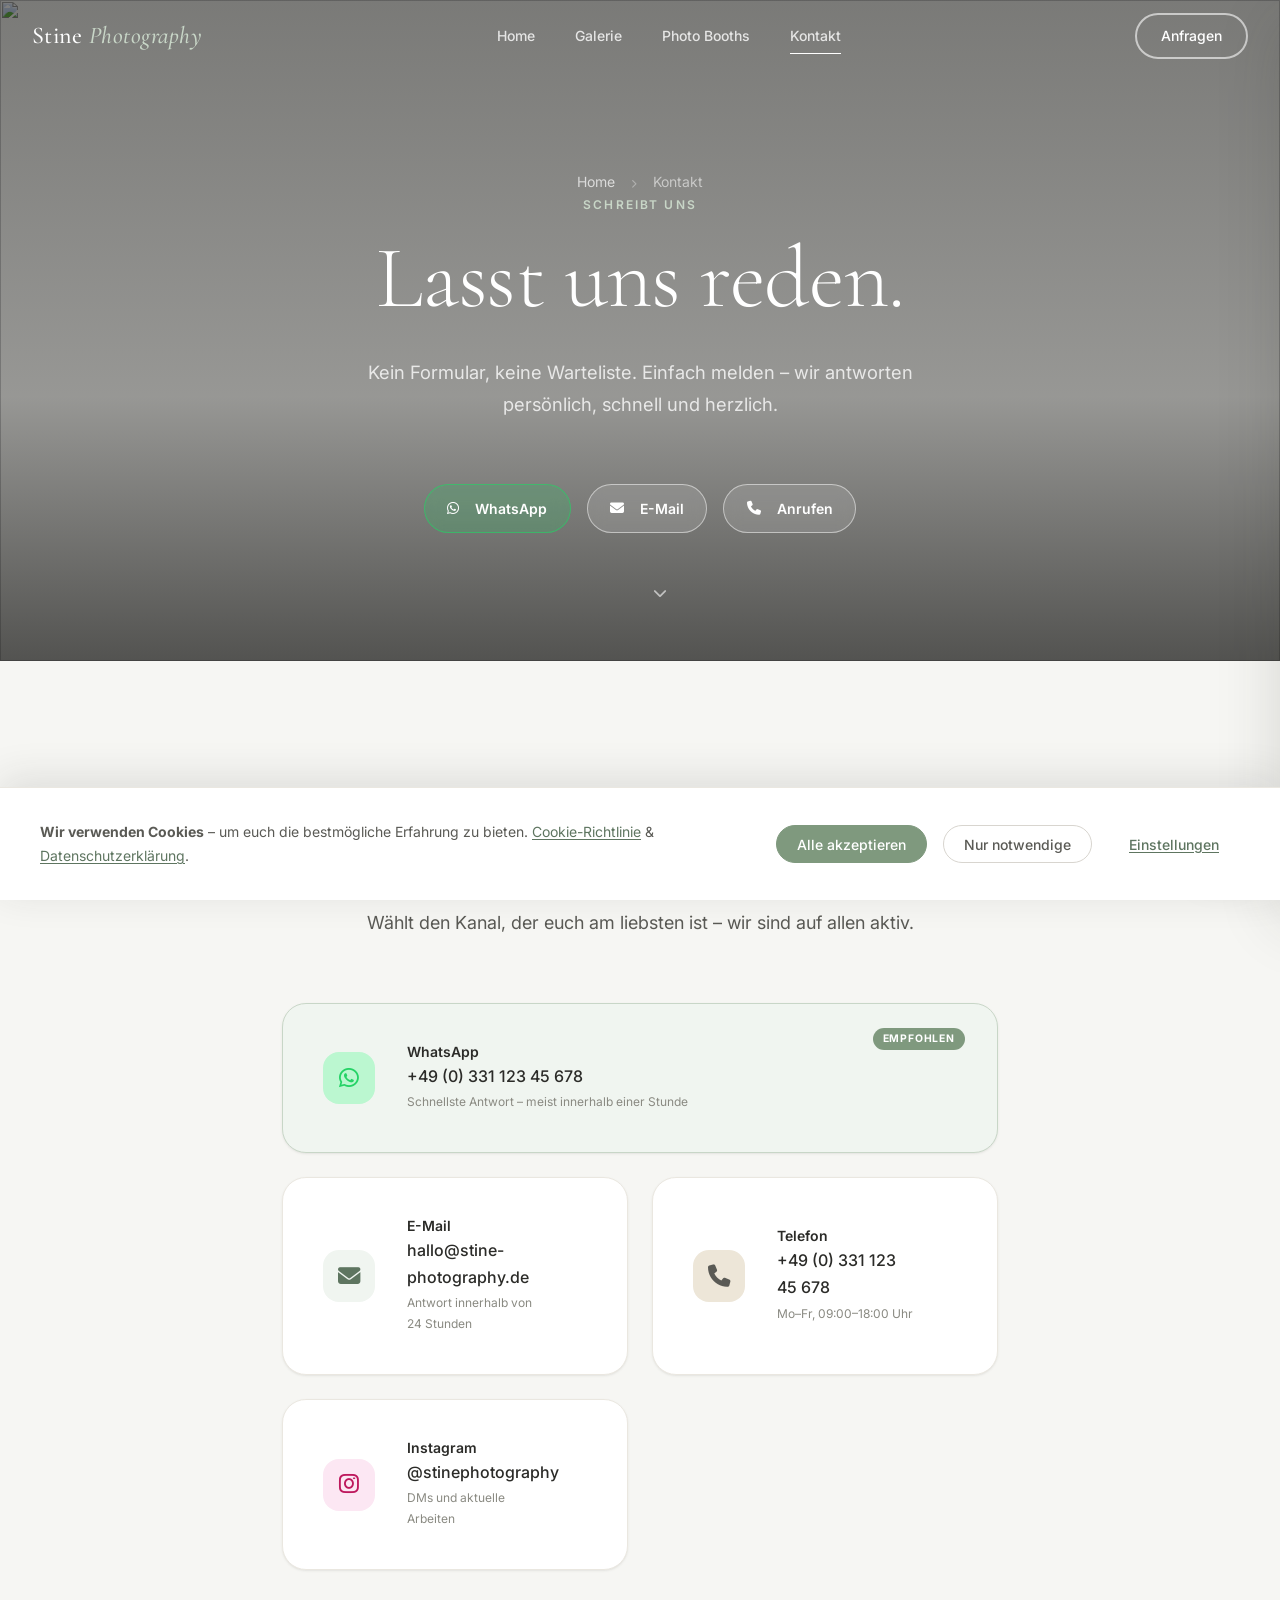
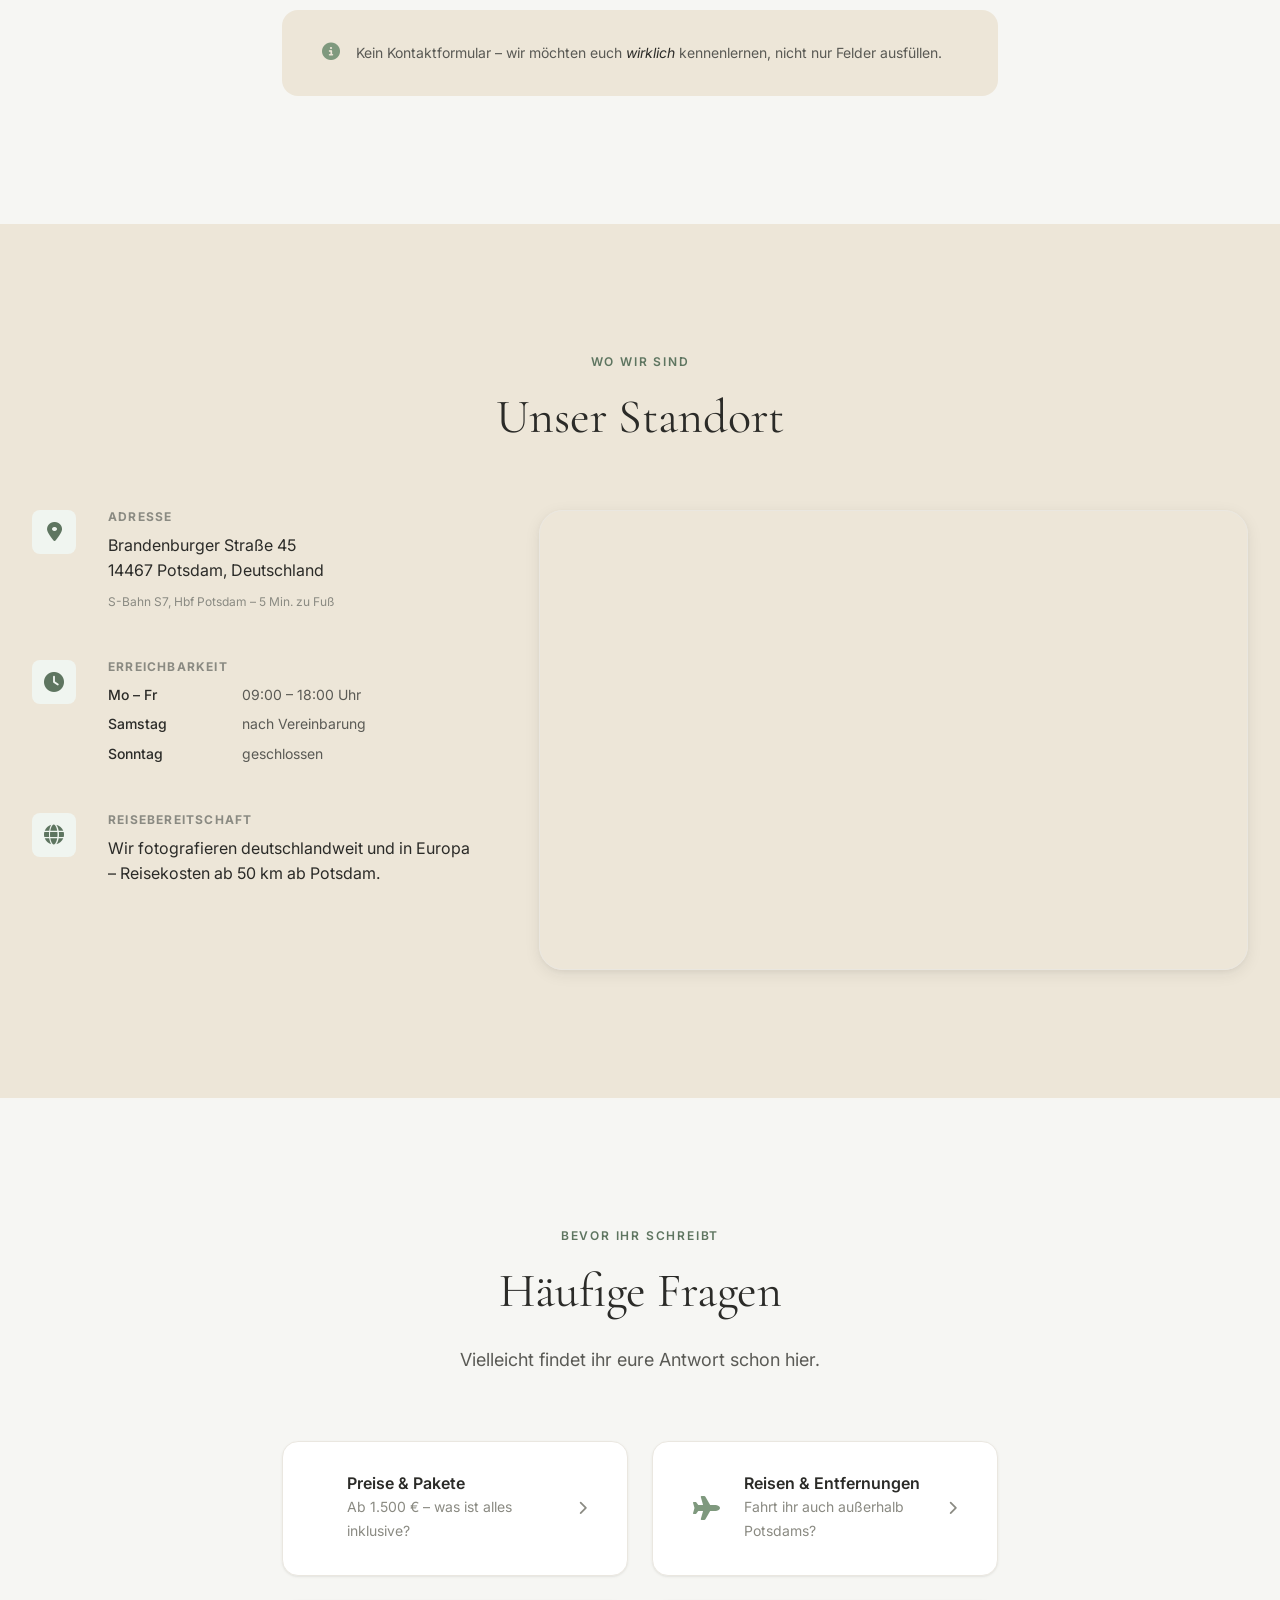
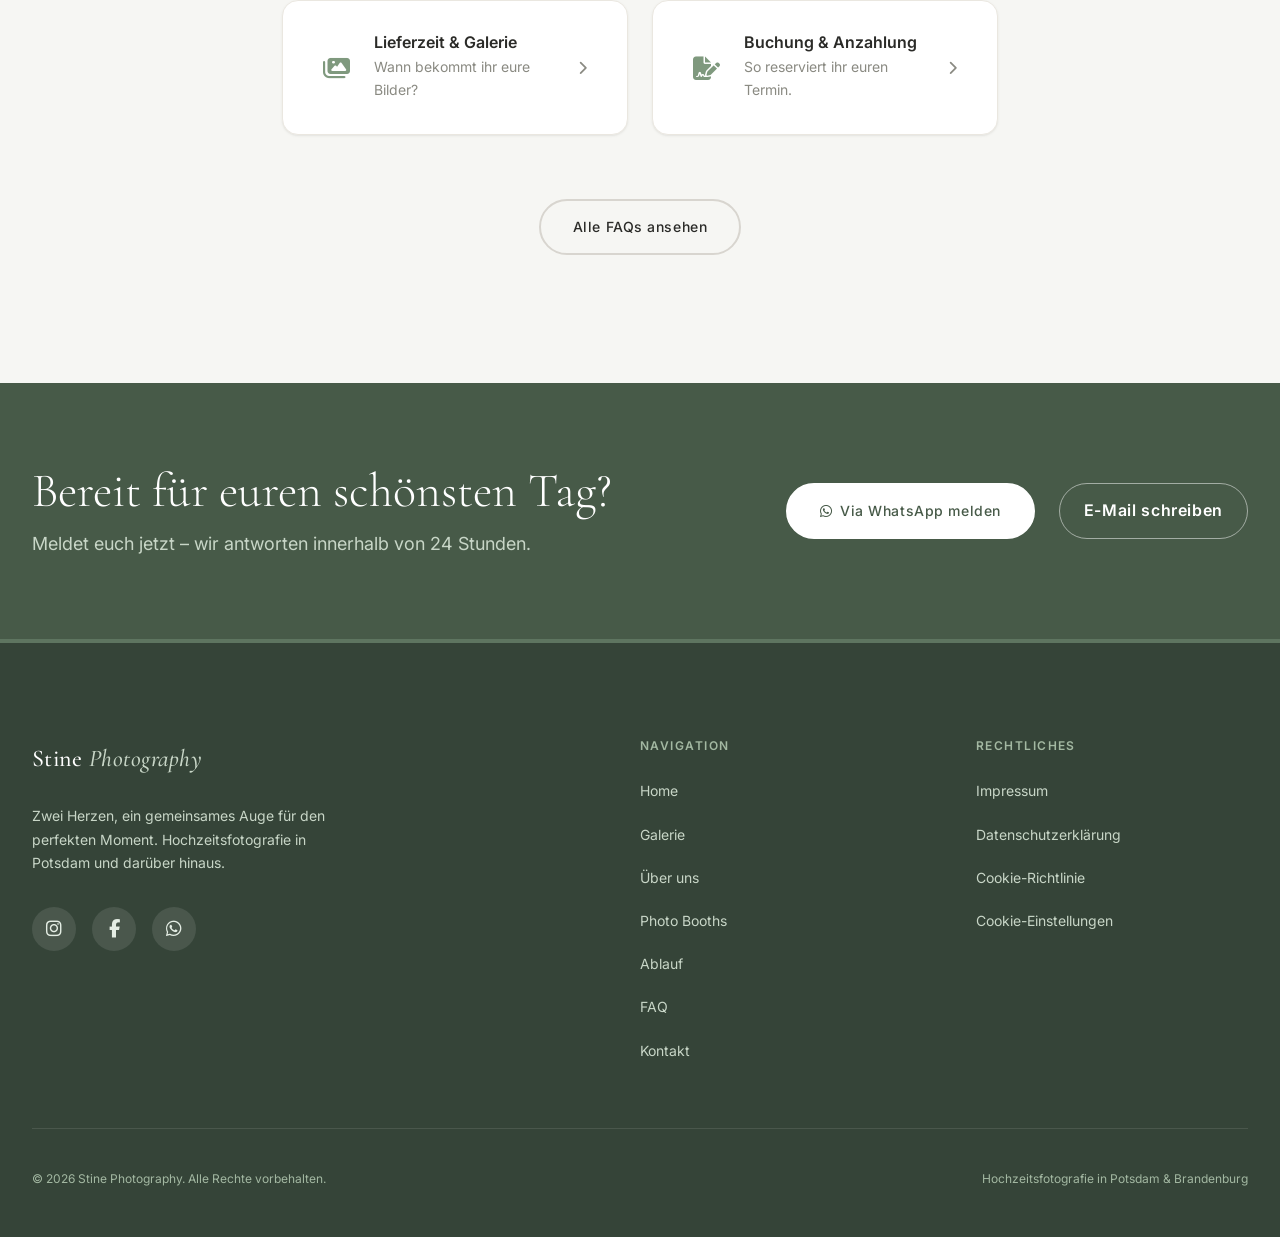
==== contact.html @ 84e268b9 "init" ====
<!DOCTYPE html>
<html lang="de">
<head>
  <meta charset="UTF-8" />
  <meta name="viewport" content="width=device-width, initial-scale=1.0" />

  <title>Kontakt – Stine Photography | Hochzeitsfotograf Potsdam</title>
  <meta name="description" content="Nehmt Kontakt mit Stine Photography auf – eurem Hochzeitsfotografen-Duo aus Potsdam. Telefon, E-Mail, WhatsApp und Standort auf einen Blick." />
  <link rel="canonical" href="https://stine-photography.de/kontakt.html" />

  <meta property="og:type" content="website" />
  <meta property="og:url" content="https://stine-photography.de/kontakt.html" />
  <meta property="og:title" content="Kontakt – Stine Photography" />
  <meta property="og:description" content="Kontaktiert uns für eure Hochzeit in Potsdam und darüber hinaus." />
  <meta property="og:image" content="https://images.pexels.com/photos/1456613/pexels-photo-1456613.jpeg?auto=compress&cs=tinysrgb&w=1200" />

  <meta name="twitter:card" content="summary_large_image" />
  <meta name="twitter:title" content="Kontakt – Stine Photography" />
  <meta name="twitter:image" content="https://images.pexels.com/photos/1456613/pexels-photo-1456613.jpeg?auto=compress&cs=tinysrgb&w=1200" />

  <link rel="icon" type="image/svg+xml" href="data:image/svg+xml,<svg xmlns='http://www.w3.org/2000/svg' viewBox='0 0 100 100'><text y='.9em' font-size='90'>📷</text></svg>" />

  <link rel="preconnect" href="https://fonts.googleapis.com" />
  <link rel="preconnect" href="https://fonts.gstatic.com" crossorigin />
  <link rel="dns-prefetch" href="https://images.pexels.com" />
  <link rel="dns-prefetch" href="https://cdnjs.cloudflare.com" />
  <link rel="dns-prefetch" href="https://unpkg.com" />

  <link href="https://fonts.googleapis.com/css2?family=Cormorant+Garamond:ital,wght@0,300;0,400;0,500;0,600;1,300;1,400&family=Inter:wght@300;400;500;600&display=swap" rel="stylesheet" />
  <link rel="stylesheet" href="https://unpkg.com/aos@2.3.4/dist/aos.css" />
  <link rel="stylesheet" href="https://cdnjs.cloudflare.com/ajax/libs/font-awesome/6.5.0/css/all.min.css" />
  <link rel="stylesheet" href="style.css" />

  <script type="application/ld+json">
  {
    "@context": "https://schema.org",
    "@type": "ContactPage",
    "name": "Kontakt – Stine Photography",
    "url": "https://stine-photography.de/kontakt.html",
    "mainEntity": {
      "@type": "ProfessionalService",
      "name": "Stine Photography",
      "telephone": "+49-331-123456",
      "email": "hallo@stine-photography.de",
      "address": {
        "@type": "PostalAddress",
        "streetAddress": "Brandenburger Straße 45",
        "addressLocality": "Potsdam",
        "postalCode": "14467",
        "addressCountry": "DE"
      }
    }
  }
  </script>
</head>
<body>

  <div class="scroll-progress" id="scrollProgress" role="progressbar" aria-label="Scroll-Fortschritt"></div>

  <!-- NAV -->
  <header class="site-header" id="siteHeader" role="banner">
    <nav class="nav-container" aria-label="Hauptnavigation">
      <a href="index.html" class="nav-logo" aria-label="Stine Photography – Startseite">
        <span class="logo-text">Stine <em>Photography</em></span>
      </a>
      <ul class="nav-links" role="list">
        <li><a href="index.html" class="nav-link">Home</a></li>
        <li><a href="gallery.html" class="nav-link">Galerie</a></li>
        <li><a href="photo-booths.html" class="nav-link">Photo Booths</a></li>
        <li><a href="kontakt.html" class="nav-link active" aria-current="page">Kontakt</a></li>
      </ul>
      <a href="kontakt.html" class="nav-cta">Anfragen</a>
      <button class="hamburger" id="hamburger" aria-label="Menü öffnen" aria-expanded="false" aria-controls="navDrawer">
        <span class="hamburger-line"></span>
        <span class="hamburger-line"></span>
        <span class="hamburger-line"></span>
      </button>
    </nav>
  </header>

  <!-- MOBILE DRAWER -->
  <div class="drawer-overlay" id="drawerOverlay" aria-hidden="true"></div>
  <aside class="nav-drawer" id="navDrawer" aria-label="Mobile Navigation" aria-hidden="true">
    <button class="drawer-close" id="drawerClose" aria-label="Menü schließen">
      <i class="fa-solid fa-xmark" aria-hidden="true"></i>
    </button>
    <nav aria-label="Mobile Hauptnavigation">
      <ul class="drawer-links" role="list">
        <li><a href="index.html" class="drawer-link">Home</a></li>
        <li><a href="gallery.html" class="drawer-link">Galerie</a></li>
        <li><a href="photo-booths.html" class="drawer-link">Photo Booths</a></li>
        <li><a href="kontakt.html" class="drawer-link">Kontakt</a></li>
      </ul>
    </nav>
    <div class="drawer-social">
      <a href="https://www.instagram.com/stinephotography" target="_blank" rel="noopener noreferrer" aria-label="Instagram"><i class="fa-brands fa-instagram" aria-hidden="true"></i></a>
      <a href="https://www.facebook.com/stinephotography" target="_blank" rel="noopener noreferrer" aria-label="Facebook"><i class="fa-brands fa-facebook-f" aria-hidden="true"></i></a>
      <a href="https://wa.me/4933112345678" target="_blank" rel="noopener noreferrer" aria-label="WhatsApp"><i class="fa-brands fa-whatsapp" aria-hidden="true"></i></a>
    </div>
  </aside>

  <main>

    <!-- PAGE HERO -->
    <section class="page-hero page-hero--kontakt" aria-label="Kontakt – Einstieg">
      <div class="page-hero-bg">
        <img
          src="https://images.pexels.com/photos/1024993/pexels-photo-1024993.jpeg?auto=compress&cs=tinysrgb&w=1800"
          alt=""
          aria-hidden="true"
          loading="eager"
          decoding="async"
          class="page-hero-img"
        />
        <div class="page-hero-overlay"></div>
      </div>
      <div class="page-hero-content">
        <nav class="breadcrumb breadcrumb--light" aria-label="Brotkrumen-Navigation" data-aos="fade-down">
          <ol>
            <li><a href="index.html">Home</a></li>
            <li aria-hidden="true"><i class="fa-solid fa-chevron-right"></i></li>
            <li aria-current="page">Kontakt</li>
          </ol>
        </nav>
        <p class="page-hero-eyebrow" data-aos="fade-up" data-aos-delay="50">Schreibt uns</p>
        <h1 class="page-hero-title" data-aos="fade-up" data-aos-delay="100">Lasst uns reden.</h1>
        <p class="page-hero-desc" data-aos="fade-up" data-aos-delay="180">Kein Formular, keine Warteliste. Einfach melden – wir antworten persönlich, schnell und herzlich.</p>
        <div class="page-hero-channels" data-aos="fade-up" data-aos-delay="260">
          <a href="https://wa.me/4933112345678?text=Hallo%20Stine%20%26%20Jonas%2C%20ich%20interessiere%20mich%20f%C3%BCr%20eure%20Hochzeitsfotografie." target="_blank" rel="noopener noreferrer" class="phc-btn phc-btn--wa" aria-label="Via WhatsApp kontaktieren">
            <i class="fa-brands fa-whatsapp" aria-hidden="true"></i>
            WhatsApp
          </a>
          <a href="mailto:hallo@stine-photography.de" class="phc-btn" aria-label="E-Mail schreiben">
            <i class="fa-solid fa-envelope" aria-hidden="true"></i>
            E-Mail
          </a>
          <a href="tel:+4933112345678" class="phc-btn" aria-label="Anrufen">
            <i class="fa-solid fa-phone" aria-hidden="true"></i>
            Anrufen
          </a>
        </div>
      </div>
      <a href="#kontakt-details" class="page-hero-scroll" aria-label="Nach unten scrollen" data-aos="fade-up" data-aos-delay="350">
        <i class="fa-solid fa-chevron-down" aria-hidden="true"></i>
      </a>
    </section>

    <!-- CONTACT CHANNELS -->
    <section class="section" id="kontakt-details" aria-labelledby="channels-heading">
      <div class="container container--narrow">
        <div class="section-header" data-aos="fade-up">
          <p class="section-eyebrow">Alle Wege zu uns</p>
          <h2 id="channels-heading" class="section-title">So erreicht ihr uns</h2>
          <p class="section-desc">Wählt den Kanal, der euch am liebsten ist – wir sind auf allen aktiv.</p>
        </div>

        <div class="contact-channels-grid" data-aos="fade-up" data-aos-delay="80">

          <a href="https://wa.me/4933112345678?text=Hallo%20Stine%20%26%20Jonas%2C%20ich%20interessiere%20mich%20f%C3%BCr%20eure%20Hochzeitsfotografie." target="_blank" rel="noopener noreferrer" class="contact-channel-card contact-channel-card--featured" aria-label="Via WhatsApp kontaktieren">
            <div class="ccc-icon ccc-icon--wa">
              <i class="fa-brands fa-whatsapp" aria-hidden="true"></i>
            </div>
            <div class="ccc-body">
              <h3 class="ccc-title">WhatsApp</h3>
              <p class="ccc-value">+49 (0) 331 123 45 678</p>
              <p class="ccc-note">Schnellste Antwort – meist innerhalb einer Stunde</p>
            </div>
            <span class="ccc-badge">Empfohlen</span>
            <i class="fa-solid fa-arrow-right ccc-arrow" aria-hidden="true"></i>
          </a>

          <a href="mailto:hallo@stine-photography.de" class="contact-channel-card" aria-label="E-Mail schreiben">
            <div class="ccc-icon ccc-icon--mail">
              <i class="fa-solid fa-envelope" aria-hidden="true"></i>
            </div>
            <div class="ccc-body">
              <h3 class="ccc-title">E-Mail</h3>
              <p class="ccc-value">hallo@stine-photography.de</p>
              <p class="ccc-note">Antwort innerhalb von 24 Stunden</p>
            </div>
            <i class="fa-solid fa-arrow-right ccc-arrow" aria-hidden="true"></i>
          </a>

          <a href="tel:+4933112345678" class="contact-channel-card" aria-label="Anrufen">
            <div class="ccc-icon ccc-icon--phone">
              <i class="fa-solid fa-phone" aria-hidden="true"></i>
            </div>
            <div class="ccc-body">
              <h3 class="ccc-title">Telefon</h3>
              <p class="ccc-value">+49 (0) 331 123 45 678</p>
              <p class="ccc-note">Mo–Fr, 09:00–18:00 Uhr</p>
            </div>
            <i class="fa-solid fa-arrow-right ccc-arrow" aria-hidden="true"></i>
          </a>

          <a href="https://www.instagram.com/stinephotography" target="_blank" rel="noopener noreferrer" class="contact-channel-card" aria-label="Instagram">
            <div class="ccc-icon ccc-icon--insta">
              <i class="fa-brands fa-instagram" aria-hidden="true"></i>
            </div>
            <div class="ccc-body">
              <h3 class="ccc-title">Instagram</h3>
              <p class="ccc-value">@stinephotography</p>
              <p class="ccc-note">DMs und aktuelle Arbeiten</p>
            </div>
            <i class="fa-solid fa-arrow-right ccc-arrow" aria-hidden="true"></i>
          </a>

        </div>

        <div class="contact-no-form" data-aos="fade-up" data-aos-delay="120">
          <i class="fa-solid fa-circle-info" aria-hidden="true"></i>
          <p>Kein Kontaktformular – wir möchten euch <em>wirklich</em> kennenlernen, nicht nur Felder ausfüllen.</p>
        </div>

      </div>
    </section>

    <!-- LOCATION + HOURS -->
    <section class="section section-alt" aria-labelledby="location-heading">
      <div class="container">
        <div class="section-header" data-aos="fade-up">
          <p class="section-eyebrow">Wo wir sind</p>
          <h2 id="location-heading" class="section-title">Unser Standort</h2>
        </div>
        <div class="kontakt-location-grid">

          <div class="kloc-info" data-aos="fade-right">

            <div class="kloc-block">
              <div class="kloc-icon"><i class="fa-solid fa-location-dot" aria-hidden="true"></i></div>
              <div>
                <h3 class="kloc-label">Adresse</h3>
                <address class="kloc-value">
                  Brandenburger Straße 45<br />
                  14467 Potsdam, Deutschland
                </address>
                <p class="kloc-hint">S-Bahn S7, Hbf Potsdam – 5 Min. zu Fuß</p>
              </div>
            </div>

            <div class="kloc-block">
              <div class="kloc-icon"><i class="fa-solid fa-clock" aria-hidden="true"></i></div>
              <div>
                <h3 class="kloc-label">Erreichbarkeit</h3>
                <dl class="hours-list">
                  <div class="hours-row"><dt>Mo – Fr</dt><dd>09:00 – 18:00 Uhr</dd></div>
                  <div class="hours-row"><dt>Samstag</dt><dd>nach Vereinbarung</dd></div>
                  <div class="hours-row"><dt>Sonntag</dt><dd>geschlossen</dd></div>
                </dl>
              </div>
            </div>

            <div class="kloc-block">
              <div class="kloc-icon"><i class="fa-solid fa-globe" aria-hidden="true"></i></div>
              <div>
                <h3 class="kloc-label">Reisebereitschaft</h3>
                <p class="kloc-value">Wir fotografieren deutschlandweit und in Europa – Reisekosten ab 50 km ab Potsdam.</p>
              </div>
            </div>

          </div>

          <div class="kloc-map" data-aos="fade-left" data-aos-delay="100">
            <div class="kontakt-map-wrap">
              <iframe
                src="https://www.google.com/maps/embed?pb=!1m18!1m12!1m3!1d19576.54965393247!2d13.037037!3d52.395921!2m3!1f0!2f0!3f0!3m2!1i1024!2i768!4f13.1!3m3!1m2!1s0x47a8f5f5db15d3cd%3A0x13a8c28d6a7d1fc0!2sPotsdam!5e0!3m2!1sde!2sde!4v1700000000000!5m2!1sde!2sde"
                width="100%" height="100%"
                style="border:0;" allowfullscreen="" loading="lazy"
                referrerpolicy="no-referrer-when-downgrade"
                title="Standort von Stine Photography in Potsdam"
                aria-label="Google Maps – Standort Stine Photography Potsdam">
              </iframe>
            </div>
          </div>

        </div>
      </div>
    </section>

    <!-- FAQ TEASER -->
    <section class="section" aria-labelledby="faq-teaser-heading">
      <div class="container container--narrow">
        <div class="section-header" data-aos="fade-up">
          <p class="section-eyebrow">Bevor ihr schreibt</p>
          <h2 id="faq-teaser-heading" class="section-title">Häufige Fragen</h2>
          <p class="section-desc">Vielleicht findet ihr eure Antwort schon hier.</p>
        </div>

        <div class="faq-teaser-grid" data-aos="fade-up" data-aos-delay="80">
          <a href="index.html#faq" class="faq-teaser-card">
            <i class="fa-solid fa-circle-euro-sign" aria-hidden="true"></i>
            <div>
              <h3>Preise & Pakete</h3>
              <p>Ab 1.500 € – was ist alles inklusive?</p>
            </div>
            <i class="fa-solid fa-chevron-right faq-teaser-arrow" aria-hidden="true"></i>
          </a>
          <a href="index.html#faq" class="faq-teaser-card">
            <i class="fa-solid fa-plane" aria-hidden="true"></i>
            <div>
              <h3>Reisen & Entfernungen</h3>
              <p>Fahrt ihr auch außerhalb Potsdams?</p>
            </div>
            <i class="fa-solid fa-chevron-right faq-teaser-arrow" aria-hidden="true"></i>
          </a>
          <a href="index.html#faq" class="faq-teaser-card">
            <i class="fa-solid fa-images" aria-hidden="true"></i>
            <div>
              <h3>Lieferzeit & Galerie</h3>
              <p>Wann bekommt ihr eure Bilder?</p>
            </div>
            <i class="fa-solid fa-chevron-right faq-teaser-arrow" aria-hidden="true"></i>
          </a>
          <a href="index.html#faq" class="faq-teaser-card">
            <i class="fa-solid fa-file-signature" aria-hidden="true"></i>
            <div>
              <h3>Buchung & Anzahlung</h3>
              <p>So reserviert ihr euren Termin.</p>
            </div>
            <i class="fa-solid fa-chevron-right faq-teaser-arrow" aria-hidden="true"></i>
          </a>
        </div>

        <div class="section-cta" data-aos="fade-up">
          <a href="index.html#faq" class="btn btn-outline">Alle FAQs ansehen</a>
        </div>
      </div>
    </section>

    <!-- CTA STRIP -->
    <section class="cta-strip" aria-label="Anfrage starten">
      <div class="container">
        <div class="cta-strip-inner" data-aos="fade-up">
          <div class="cta-strip-text">
            <h2 class="cta-strip-title">Bereit für euren schönsten Tag?</h2>
            <p>Meldet euch jetzt – wir antworten innerhalb von 24 Stunden.</p>
          </div>
          <div class="cta-strip-actions">
            <a href="https://wa.me/4933112345678?text=Hallo%20Stine%20%26%20Jonas%2C%20ich%20interessiere%20mich%20f%C3%BCr%20eure%20Hochzeitsfotografie." target="_blank" rel="noopener noreferrer" class="btn btn-primary">
              <i class="fa-brands fa-whatsapp" aria-hidden="true"></i>
              Via WhatsApp melden
            </a>
            <a href="mailto:hallo@stine-photography.de" class="btn btn-outline-light">E-Mail schreiben</a>
          </div>
        </div>
      </div>
    </section>

  </main>

  <!-- FOOTER -->
  <footer class="site-footer" role="contentinfo">
    <div class="container">
      <div class="footer-grid">
        <div class="footer-brand">
          <a href="index.html" class="nav-logo footer-logo" aria-label="Stine Photography – Startseite">
            <span class="logo-text">Stine <em>Photography</em></span>
          </a>
          <p class="footer-tagline">Zwei Herzen, ein gemeinsames Auge für den perfekten Moment. Hochzeitsfotografie in Potsdam und darüber hinaus.</p>
          <div class="footer-social">
            <a href="https://www.instagram.com/stinephotography" target="_blank" rel="noopener noreferrer" class="social-link" aria-label="Instagram"><i class="fa-brands fa-instagram" aria-hidden="true"></i></a>
            <a href="https://www.facebook.com/stinephotography" target="_blank" rel="noopener noreferrer" class="social-link" aria-label="Facebook"><i class="fa-brands fa-facebook-f" aria-hidden="true"></i></a>
            <a href="https://wa.me/4933112345678" target="_blank" rel="noopener noreferrer" class="social-link" aria-label="WhatsApp"><i class="fa-brands fa-whatsapp" aria-hidden="true"></i></a>
          </div>
        </div>
        <div class="footer-nav">
          <h3 class="footer-nav-title">Navigation</h3>
          <ul role="list">
            <li><a href="index.html" class="footer-link">Home</a></li>
            <li><a href="gallery.html" class="footer-link">Galerie</a></li>
            <li><a href="index.html#about" class="footer-link">Über uns</a></li>
            <li><a href="photo-booths.html" class="footer-link">Photo Booths</a></li>
            <li><a href="index.html#process" class="footer-link">Ablauf</a></li>
            <li><a href="index.html#faq" class="footer-link">FAQ</a></li>
            <li><a href="kontakt.html" class="footer-link">Kontakt</a></li>
          </ul>
        </div>
        <div class="footer-nav">
          <h3 class="footer-nav-title">Rechtliches</h3>
          <ul role="list">
            <li><a href="imprint.html" class="footer-link">Impressum</a></li>
            <li><a href="privacy.html" class="footer-link">Datenschutzerklärung</a></li>
            <li><a href="cookies-policy.html" class="footer-link">Cookie-Richtlinie</a></li>
            <li><button class="footer-cookie-btn" id="footerCookieBtn">Cookie-Einstellungen</button></li>
          </ul>
        </div>
      </div>
      <div class="footer-bottom">
        <p class="footer-copyright">&copy; <span id="footerYear"></span> Stine Photography. Alle Rechte vorbehalten.</p>
        <p class="footer-made-with">Hochzeitsfotografie in Potsdam & Brandenburg</p>
      </div>
    </div>
  </footer>

  <button class="back-to-top" id="backToTop" aria-label="Zurück nach oben">
    <i class="fa-solid fa-chevron-up" aria-hidden="true"></i>
  </button>

  <a href="https://wa.me/4933112345678?text=Hallo%20Stine%20%26%20Jonas%2C%20ich%20interessiere%20mich%20f%C3%BCr%20eure%20Hochzeitsfotografie%20und%20w%C3%BCrde%20gerne%20mehr%20erfahren." target="_blank" rel="noopener noreferrer" class="whatsapp-btn" aria-label="Via WhatsApp kontaktieren">
    <i class="fa-brands fa-whatsapp" aria-hidden="true"></i>
    <span class="whatsapp-tooltip" aria-hidden="true">Schreibt uns!</span>
  </a>

  <!-- COOKIE BANNER -->
  <div class="cookie-banner" id="cookieBanner" role="dialog" aria-label="Cookie-Einstellungen" aria-live="polite" hidden>
    <div class="cookie-banner-inner">
      <div class="cookie-banner-text">
        <p><strong>Wir verwenden Cookies</strong> – um euch die bestmögliche Erfahrung zu bieten. <a href="cookies-policy.html">Cookie-Richtlinie</a> &amp; <a href="privacy.html">Datenschutzerklärung</a>.</p>
      </div>
      <div class="cookie-banner-actions">
        <button class="btn-cookie btn-cookie--accept" id="cookieAcceptAll">Alle akzeptieren</button>
        <button class="btn-cookie btn-cookie--necessary" id="cookieNecessaryOnly">Nur notwendige</button>
        <button class="btn-cookie btn-cookie--settings" id="cookieSettings">Einstellungen</button>
      </div>
    </div>
  </div>
  <div class="modal-overlay" id="cookieModalOverlay" aria-hidden="true">
    <div class="cookie-modal" role="dialog" aria-modal="true" aria-labelledby="cookieModalTitle" id="cookieModal">
      <button class="modal-close" id="cookieModalClose" aria-label="Modal schließen"><i class="fa-solid fa-xmark" aria-hidden="true"></i></button>
      <h2 class="modal-title" id="cookieModalTitle">Cookie-Einstellungen</h2>
      <p class="modal-desc">Hier könnt ihr festlegen, welche Cookies ihr akzeptiert.</p>
      <div class="cookie-toggle-group">
        <div class="cookie-toggle-item">
          <div class="cookie-toggle-info"><h3 class="cookie-toggle-title">Notwendige Cookies</h3><p class="cookie-toggle-desc">Grundlegende Funktionen der Website.</p></div>
          <label class="toggle toggle--locked" aria-label="Notwendige Cookies (immer aktiv)"><input type="checkbox" checked disabled aria-checked="true" /><span class="toggle-track"></span></label>
        </div>
        <div class="cookie-toggle-item">
          <div class="cookie-toggle-info"><h3 class="cookie-toggle-title">Statistik-Cookies</h3><p class="cookie-toggle-desc">Anonyme Nutzungsanalyse.</p></div>
          <label class="toggle" aria-label="Statistik-Cookies"><input type="checkbox" id="cookieStatistics" /><span class="toggle-track"></span></label>
        </div>
        <div class="cookie-toggle-item">
          <div class="cookie-toggle-info"><h3 class="cookie-toggle-title">Marketing-Cookies</h3><p class="cookie-toggle-desc">Personalisierte Werbung.</p></div>
          <label class="toggle" aria-label="Marketing-Cookies"><input type="checkbox" id="cookieMarketing" /><span class="toggle-track"></span></label>
        </div>
      </div>
      <div class="modal-actions">
        <button class="btn btn-primary" id="cookieSavePrefs">Speichern</button>
        <button class="btn btn-outline" id="cookieAcceptAllModal">Alle akzeptieren</button>
      </div>
    </div>
  </div>

  <script src="https://unpkg.com/aos@2.3.4/dist/aos.js" defer></script>
  <script type="module" src="page.js"></script>
</body>
</html>
---- style.css ----
/* ============================================================
   STINE PHOTOGRAPHY — Design System
   ============================================================ */

:root {
  --clr-primary-50:  #f0f5f0;
  --clr-primary-100: #e4ede4;
  --clr-primary-200: #c8d6c7;
  --clr-primary-300: #a3b8a2;
  --clr-primary-400: #7f997e; 
  --clr-primary-500: #5e7560;
  --clr-primary-600: #475a48;
  --clr-primary-700: #354438;
  --clr-bg:          #f6f6f3;
  --clr-bg-alt:      #ede6d8;
  --clr-bg-warm:     #e8ddc9;
  --clr-surface:     #ffffff;
  --clr-text:        #2b2b28;
  --clr-text-mid:    #5a5a55;
  --clr-text-light:  #8a8a82;
  --clr-border:      #d8d5cf;
  --clr-border-soft: #eae7e0;
  --clr-gold:        #c9a96e;
  --clr-gold-light:  #e8d5b0;
  --clr-success:     #4a7c59;
  --clr-warning:     #c9a02a;
  --clr-error:       #b84040;
  --clr-whatsapp:    #25d366;
  --ff-heading: 'Cormorant Garamond', Georgia, serif;
  --ff-body:    'Inter', system-ui, sans-serif;
  --fs-xs:   0.75rem;
  --fs-sm:   0.875rem;
  --fs-base: 1rem;
  --fs-md:   1.125rem;
  --fs-lg:   1.25rem;
  --fs-xl:   1.5rem;
  --fs-2xl:  clamp(1.75rem, 3vw, 2.25rem);
  --fs-3xl:  clamp(2.25rem, 4vw, 3rem);
  --fs-4xl:  clamp(2.75rem, 5vw, 4rem);
  --fs-hero: clamp(3rem, 8vw, 6rem);
  --sp-1:  0.5rem;
  --sp-2:  1rem;
  --sp-3:  1.5rem;
  --sp-4:  2rem;
  --sp-5:  2.5rem;
  --sp-6:  3rem;
  --sp-8:  4rem;
  --sp-10: 5rem;
  --sp-12: 6rem;
  --sp-16: 8rem;
  --radius-sm:   4px;
  --radius-md:   8px;
  --radius-lg:   16px;
  --radius-xl:   24px;
  --radius-2xl:  32px;
  --radius-full: 9999px;
  --shadow-sm:  0 1px 3px rgba(43,43,40,.06), 0 1px 2px rgba(43,43,40,.04);
  --shadow-md:  0 4px 16px rgba(43,43,40,.08), 0 2px 6px rgba(43,43,40,.05);
  --shadow-lg:  0 10px 40px rgba(43,43,40,.12), 0 4px 12px rgba(43,43,40,.07);
  --shadow-xl:  0 20px 60px rgba(43,43,40,.16);
  --transition-fast:   150ms ease;
  --transition-base:   300ms ease;
  --transition-slow:   500ms ease;
  --transition-spring: 400ms cubic-bezier(.34,1.56,.64,1);
  --container-max:    1280px;
  --container-narrow: 780px;
  --nav-height:       72px;
}

*, *::before, *::after {
  box-sizing: border-box;
  margin: 0;
  padding: 0;
}

html {
  scroll-behavior: smooth;
  font-size: 16px;
  -webkit-text-size-adjust: 100%;
}

body {
  font-family: var(--ff-body);
  font-size: var(--fs-base);
  line-height: 1.7;
  color: var(--clr-text);
  background-color: var(--clr-bg);
  -webkit-font-smoothing: antialiased;
  -moz-osx-font-smoothing: grayscale;
  overflow-x: hidden;
}

body.no-scroll {
  overflow: hidden;
}

img {
  display: block;
  max-width: 100%;
  height: auto;
}

ul, ol { list-style: none; }

a {
  color: inherit;
  text-decoration: none;
}

button {
  cursor: pointer;
  background: none;
  border: none;
  font-family: inherit;
  font-size: inherit;
}

address { font-style: normal; }

.scroll-progress {
  position: fixed;
  top: 0;
  left: 0;
  width: 0%;
  height: 3px;
  background: linear-gradient(90deg, var(--clr-primary-400), var(--clr-gold));
  z-index: 9999;
  transition: width 50ms linear;
}

.container {
  width: 100%;
  max-width: var(--container-max);
  margin-inline: auto;
  padding-inline: var(--sp-4);
}

.container--narrow {
  max-width: var(--container-narrow);
}

@media (max-width: 768px) {
  .container { padding-inline: var(--sp-3); }
}

h1, h2, h3, h4, h5, h6 {
  font-family: var(--ff-heading);
  font-weight: 400;
  line-height: 1.2;
  color: var(--clr-text);
}

.section-eyebrow {
  font-family: var(--ff-body);
  font-size: var(--fs-xs);
  font-weight: 600;
  letter-spacing: 0.15em;
  text-transform: uppercase;
  color: var(--clr-primary-500);
  margin-bottom: var(--sp-2);
}

.section-title {
  font-size: var(--fs-3xl);
  margin-bottom: var(--sp-3);
  color: var(--clr-text);
}

.section-desc {
  font-size: var(--fs-md);
  color: var(--clr-text-mid);
  max-width: 56ch;
  line-height: 1.8;
}

.section-header {
  text-align: center;
  margin-bottom: var(--sp-8);
}

.section-header .section-desc {
  margin-inline: auto;
}

.btn {
  display: inline-flex;
  align-items: center;
  gap: var(--sp-1);
  font-family: var(--ff-body);
  font-size: var(--fs-sm);
  font-weight: 500;
  letter-spacing: 0.04em;
  padding: 0.875rem 2rem;
  border-radius: var(--radius-full);
  border: 2px solid transparent;
  transition: all var(--transition-base);
  white-space: nowrap;
  text-decoration: none;
}

.btn:focus-visible {
  outline: 3px solid var(--clr-primary-400);
  outline-offset: 3px;
}

.btn-primary {
  background-color: var(--clr-primary-400);
  color: #fff;
  border-color: var(--clr-primary-400);
}

.btn-primary:hover {
  background-color: var(--clr-primary-500);
  border-color: var(--clr-primary-500);
  transform: translateY(-2px);
  box-shadow: var(--shadow-md);
}

.btn-outline {
  background-color: transparent;
  color: var(--clr-text);
  border-color: var(--clr-border);
}

.btn-outline:hover {
  background-color: var(--clr-surface);
  border-color: var(--clr-primary-400);
  color: var(--clr-primary-500);
  transform: translateY(-2px);
  box-shadow: var(--shadow-sm);
}

.btn-instagram {
  background: linear-gradient(135deg, #833ab4, #fd1d1d, #fcb045);
  color: #fff;
  border-color: transparent;
}

.btn-instagram:hover {
  opacity: 0.9;
  transform: translateY(-2px);
  box-shadow: var(--shadow-md);
}

.section {
  padding-block: var(--sp-16);
}

.section-alt {
  background-color: var(--clr-bg-alt);
}

.section-cta {
  text-align: center;
  margin-top: var(--sp-8);
}

.site-header {
  position: fixed;
  top: 0;
  left: 0;
  right: 0;
  z-index: 500;
  transition: background-color var(--transition-base),
              box-shadow var(--transition-base),
              transform var(--transition-base);
}

.site-header.scrolled {
  background-color: var(--clr-bg);
  box-shadow: var(--shadow-sm);
}

.site-header.hidden {
  transform: translateY(-100%);
}

.nav-container {
  display: flex;
  align-items: center;
  justify-content: space-between;
  height: var(--nav-height);
  max-width: var(--container-max);
  margin-inline: auto;
  padding-inline: var(--sp-4);
}

.nav-logo {
  flex-shrink: 0;
}

.logo-text {
  font-family: var(--ff-heading);
  font-size: 1.5rem;
  font-weight: 500;
  color: var(--clr-text);
  letter-spacing: 0.02em;
  transition: color var(--transition-base);
}

.logo-text em {
  font-style: italic;
  color: var(--clr-primary-500);
}

.site-header.hero-mode .logo-text {
  color: #fff;
}

.site-header.hero-mode .logo-text em {
  color: var(--clr-primary-200);
}

.nav-links {
  display: flex;
  align-items: center;
  gap: var(--sp-5);
}

.nav-link {
  font-size: var(--fs-sm);
  font-weight: 500;
  color: var(--clr-text-mid);
  position: relative;
  transition: color var(--transition-base);
  padding-block: var(--sp-1);
}

.nav-link::after {
  content: '';
  position: absolute;
  bottom: -2px;
  left: 0;
  width: 0;
  height: 1.5px;
  background-color: var(--clr-primary-400);
  transition: width var(--transition-base);
}

.nav-link:hover,
.nav-link.active {
  color: var(--clr-text);
}

.nav-link:hover::after,
.nav-link.active::after {
  width: 100%;
}

.site-header.hero-mode .nav-link {
  color: rgba(255,255,255,0.8);
}

.site-header.hero-mode .nav-link:hover {
  color: #fff;
}

.site-header.hero-mode .nav-link::after {
  background-color: #fff;
}

.nav-cta {
  font-family: var(--ff-body);
  font-size: var(--fs-sm);
  font-weight: 500;
  padding: 0.6rem 1.5rem;
  background-color: var(--clr-primary-400);
  color: #fff;
  border-radius: var(--radius-full);
  transition: all var(--transition-base);
  border: 2px solid var(--clr-primary-400);
}

.nav-cta:hover {
  background-color: var(--clr-primary-500);
  border-color: var(--clr-primary-500);
  transform: translateY(-1px);
}

.site-header.hero-mode .nav-cta {
  background-color: transparent;
  border-color: rgba(255,255,255,0.6);
  color: #fff;
}

.site-header.hero-mode .nav-cta:hover {
  background-color: rgba(255,255,255,0.15);
  border-color: #fff;
}

.hamburger {
  display: none;
  flex-direction: column;
  gap: 5px;
  width: 32px;
  padding: 4px;
  transition: opacity var(--transition-fast);
}

.hamburger:hover { opacity: 0.7; }

.hamburger-line {
  display: block;
  width: 100%;
  height: 1.5px;
  background-color: var(--clr-text);
  transition: all var(--transition-base);
  border-radius: 2px;
}

.site-header.hero-mode .hamburger-line {
  background-color: #fff;
}

.hamburger[aria-expanded="true"] .hamburger-line:nth-child(1) {
  transform: translateY(6.5px) rotate(45deg);
}
.hamburger[aria-expanded="true"] .hamburger-line:nth-child(2) {
  opacity: 0;
  transform: scaleX(0);
}
.hamburger[aria-expanded="true"] .hamburger-line:nth-child(3) {
  transform: translateY(-6.5px) rotate(-45deg);
}

/* ── Mobile Drawer ────────────────────────────────────── */
.drawer-overlay {
  position: fixed;
  inset: 0;
  background: rgba(43,43,40,0.6);
  backdrop-filter: blur(4px);
  z-index: 600;
  opacity: 0;
  pointer-events: none;
  transition: opacity var(--transition-base);
}

.drawer-overlay.active {
  opacity: 1;
  pointer-events: all;
}

.nav-drawer {
  position: fixed;
  top: 0;
  right: 0;
  bottom: 0;
  width: min(85vw, 360px);
  background: var(--clr-surface);
  z-index: 700;
  display: flex;
  flex-direction: column;
  padding: var(--sp-6) var(--sp-5);
  transform: translateX(100%);
  transition: transform var(--transition-slow) cubic-bezier(.23,1,.32,1);
  box-shadow: var(--shadow-xl);
}

.nav-drawer.open {
  transform: translateX(0);
}

.drawer-close {
  align-self: flex-end;
  width: 40px;
  height: 40px;
  display: flex;
  align-items: center;
  justify-content: center;
  border-radius: var(--radius-full);
  color: var(--clr-text);
  font-size: var(--fs-lg);
  transition: background-color var(--transition-fast), transform var(--transition-fast);
  margin-bottom: var(--sp-5);
}

.drawer-close:hover {
  background-color: var(--clr-primary-50);
  transform: rotate(90deg);
}

.drawer-links {
  display: flex;
  flex-direction: column;
  gap: var(--sp-1);
  flex: 1;
}

.drawer-link {
  display: block;
  font-family: var(--ff-heading);
  font-size: var(--fs-xl);
  font-weight: 400;
  color: var(--clr-text);
  padding: var(--sp-2) 0;
  border-bottom: 1px solid var(--clr-border-soft);
  transition: color var(--transition-base), padding-left var(--transition-base);
}

.drawer-link:hover {
  color: var(--clr-primary-500);
  padding-left: var(--sp-2);
}

.drawer-social {
  display: flex;
  gap: var(--sp-3);
  margin-top: var(--sp-5);
  padding-top: var(--sp-4);
  border-top: 1px solid var(--clr-border-soft);
}

.drawer-social a {
  font-size: var(--fs-xl);
  color: var(--clr-text-light);
  transition: color var(--transition-base), transform var(--transition-spring);
}

.drawer-social a:hover {
  color: var(--clr-primary-500);
  transform: scale(1.2);
}

/* ── HERO ─────────────────────────────────────────────── */
.hero {
  position: relative;
  height: 100dvh;
  min-height: 600px;
  display: flex;
  align-items: center;
  justify-content: center;
  overflow: hidden;
}

.hero-slideshow {
  position: absolute;
  inset: 0;
}

.hero-slide {
  position: absolute;
  inset: 0;
  background-size: cover;
  background-position: center;
  opacity: 0;
  transition: opacity 1.4s ease-in-out;
  transform: scale(1.03);
  transition: opacity 1.4s ease-in-out, transform 6s ease-out;
}

.hero-slide.active {
  opacity: 1;
  transform: scale(1);
}

.hero-overlay {
  position: absolute;
  inset: 0;
  background: linear-gradient(
    to bottom,
    rgba(0,0,0,0.30) 0%,
    rgba(0,0,0,0.50) 60%,
    rgba(0,0,0,0.70) 100%
  );
  z-index: 1;
}

.hero-content {
  position: relative;
  z-index: 2;
  text-align: center;
  color: #fff;
  padding-inline: var(--sp-4);
  max-width: 900px;
}

.hero-eyebrow {
  font-family: var(--ff-body);
  font-size: var(--fs-xs);
  font-weight: 600;
  letter-spacing: 0.25em;
  text-transform: uppercase;
  color: var(--clr-primary-200);
  margin-bottom: var(--sp-3);
  opacity: 0;
  transform: translateY(20px);
  animation: fadeSlideUp 0.8s ease forwards 0.4s;
}

.hero-title {
  display: flex;
  flex-direction: column;
  align-items: center;
  gap: 0.25em;
  margin-bottom: var(--sp-3);
}

.hero-title-main {
  font-family: var(--ff-heading);
  font-size: var(--fs-hero);
  font-weight: 300;
  color: #fff;
  line-height: 1.0;
  letter-spacing: -0.02em;
  opacity: 0;
  transform: translateY(30px);
  animation: fadeSlideUp 0.9s ease forwards 0.6s;
}

.hero-title-sub {
  font-family: var(--ff-heading);
  font-size: clamp(1.5rem, 4vw, 2.5rem);
  font-weight: 300;
  font-style: italic;
  color: var(--clr-primary-200);
  opacity: 0;
  transform: translateY(25px);
  animation: fadeSlideUp 0.9s ease forwards 0.85s;
}

.hero-tagline {
  font-size: var(--fs-md);
  font-weight: 300;
  color: rgba(255,255,255,0.8);
  margin-bottom: var(--sp-5);
  opacity: 0;
  animation: fadeSlideUp 0.9s ease forwards 1.05s;
  transform: translateY(20px);
}

.hero-actions {
  display: flex;
  gap: var(--sp-3);
  justify-content: center;
  flex-wrap: wrap;
  opacity: 0;
  animation: fadeSlideUp 0.9s ease forwards 1.25s;
  transform: translateY(20px);
}

.hero-actions .btn-primary {
  background-color: var(--clr-primary-400);
  border-color: var(--clr-primary-400);
}

.hero-actions .btn-outline {
  border-color: rgba(255,255,255,0.6);
  color: #fff;
  background: transparent;
}

.hero-actions .btn-outline:hover {
  background-color: rgba(255,255,255,0.15);
  border-color: #fff;
  color: #fff;
  transform: translateY(-2px);
}

.hero-scroll-indicator {
  position: absolute;
  bottom: var(--sp-5);
  left: 50%;
  transform: translateX(-50%);
  z-index: 2;
  color: rgba(255,255,255,0.7);
  font-size: var(--fs-xl);
  animation: bounce 2s ease-in-out infinite;
  transition: color var(--transition-fast);
  line-height: 1;
}

.hero-scroll-indicator:hover { color: #fff; }

.hero-slide-dots {
  position: absolute;
  bottom: var(--sp-5);
  right: var(--sp-5);
  z-index: 2;
  display: flex;
  gap: var(--sp-1);
}

.slide-dot {
  width: 8px;
  height: 8px;
  border-radius: var(--radius-full);
  background-color: rgba(255,255,255,0.4);
  transition: all var(--transition-base);
  border: none;
  padding: 0;
}

.slide-dot.active {
  background-color: #fff;
  width: 24px;
}

@keyframes fadeSlideUp {
  to { opacity: 1; transform: translateY(0); }
}

@keyframes bounce {
  0%, 100% { transform: translateX(-50%) translateY(0); }
  50% { transform: translateX(-50%) translateY(8px); }
}

/* ── STATS STRIP ─────────────────────────────────────── */
.stats-strip {
  background: var(--clr-primary-700);
  padding-block: var(--sp-8);
}

.stats-grid {
  display: grid;
  grid-template-columns: repeat(4, 1fr);
  gap: var(--sp-4);
  text-align: center;
}

.stat-item {
  display: flex;
  flex-direction: column;
  align-items: center;
  gap: var(--sp-1);
}

.stat-number {
  font-family: var(--ff-heading);
  font-size: var(--fs-4xl);
  font-weight: 300;
  color: #fff;
  line-height: 1;
}

.stat-number::after {
  content: '+';
}

[data-count="98"].stat-number::after {
  content: '%';
}

.stat-label {
  font-size: var(--fs-sm);
  color: var(--clr-primary-200);
  font-weight: 400;
  letter-spacing: 0.05em;
}

@media (max-width: 768px) {
  .stats-grid { grid-template-columns: repeat(2, 1fr); gap: var(--sp-5); }
}

@media (max-width: 480px) {
  .stats-grid { grid-template-columns: 1fr 1fr; }
}

/* ── GALLERY ──────────────────────────────────────────── */
.gallery-grid {
  display: grid;
  grid-template-columns: repeat(3, 1fr);
  grid-template-rows: auto;
  gap: var(--sp-2);
}

.gallery-item--large {
  grid-column: 1 / 3;
  grid-row: 1 / 3;
}

.gallery-item--tall {
  grid-row: 2 / 4;
}

.gallery-item {
  position: relative;
  overflow: hidden;
  border-radius: var(--radius-lg);
  aspect-ratio: 1;
  background-color: var(--clr-bg-warm);
}

/* gallery preview trigger button fills the item */
.gallery-preview-trigger {
  display: block;
  width: 100%;
  height: 100%;
  position: relative;
  border: none;
  padding: 0;
  background: none;
  cursor: zoom-in;
  overflow: hidden;
}

.gallery-item--large { aspect-ratio: auto; }
.gallery-item--tall  { aspect-ratio: auto; }

.gallery-item img {
  width: 100%;
  height: 100%;
  object-fit: cover;
  transition: transform 0.7s ease;
}

.gallery-item:hover img {
  transform: scale(1.06);
}

.gallery-overlay {
  position: absolute;
  inset: 0;
  background: rgba(43,43,40,0.35);
  display: flex;
  align-items: center;
  justify-content: center;
  opacity: 0;
  transition: opacity var(--transition-base);
  border-radius: inherit;
}

.gallery-overlay i {
  color: #fff;
  font-size: var(--fs-2xl);
  transform: scale(0.7);
  transition: transform var(--transition-spring);
}

.gallery-item:hover .gallery-overlay {
  opacity: 1;
}

.gallery-item:hover .gallery-overlay i {
  transform: scale(1);
}

@media (max-width: 1024px) {
  .gallery-grid {
    grid-template-columns: 1fr 1fr;
    grid-template-rows: auto;
  }
  .gallery-item--large { grid-column: 1 / 3; grid-row: auto; aspect-ratio: 16/9; }
  .gallery-item--tall  { grid-row: auto; aspect-ratio: 1; }
  .gallery-item        { aspect-ratio: 1; }
}

@media (max-width: 640px) {
  .gallery-grid { grid-template-columns: 1fr; }
  .gallery-item--large { grid-column: 1; aspect-ratio: 4/3; }
}

/* ── ABOUT ──────────────────────────────────────────────── */
.about-grid {
  display: grid;
  grid-template-columns: 1fr 1fr;
  gap: var(--sp-12);
  align-items: center;
}

.about-image-wrap {
  position: relative;
}

.about-image {
  width: 100%;
  border-radius: var(--radius-xl);
  aspect-ratio: 3/4;
  object-fit: cover;
  box-shadow: var(--shadow-lg);
}

.about-image-accent {
  position: absolute;
  bottom: -var(--sp-4);
  right: -var(--sp-4);
  width: 60%;
  height: 60%;
  border-radius: var(--radius-xl);
  background: var(--clr-primary-100);
  z-index: -1;
  transform: translate(var(--sp-4), var(--sp-4));
}

.about-content .section-title {
  text-align: left;
}

.about-text {
  color: var(--clr-text-mid);
  line-height: 1.8;
  margin-bottom: var(--sp-3);
}

.about-benefits {
  display: flex;
  flex-direction: column;
  gap: var(--sp-3);
  margin-top: var(--sp-4);
}

.benefit-item {
  display: flex;
  gap: var(--sp-3);
  align-items: flex-start;
  font-size: var(--fs-base);
  color: var(--clr-text-mid);
  line-height: 1.6;
}

.benefit-icon {
  flex-shrink: 0;
  width: 20px;
  height: 20px;
  display: flex;
  align-items: center;
  justify-content: center;
  background-color: var(--clr-primary-100);
  color: var(--clr-primary-500);
  border-radius: var(--radius-full);
  font-size: 0.6rem;
  margin-top: 0.2em;
  padding: 4px;
}

@media (max-width: 900px) {
  .about-grid { grid-template-columns: 1fr; gap: var(--sp-8); }
  .about-image { aspect-ratio: 4/3; }
  .about-content .section-title { text-align: center; }
  .about-content .section-eyebrow { text-align: center; }
  .about-content > a { display: flex; justify-content: center; }
}

/* ── PHOTO BOOTHS ──────────────────────────────────────── */
.booths-grid {
  display: grid;
  grid-template-columns: repeat(3, 1fr);
  gap: var(--sp-4);
}

.booth-card {
  background: var(--clr-surface);
  border-radius: var(--radius-xl);
  overflow: hidden;
  box-shadow: var(--shadow-sm);
  transition: transform var(--transition-base), box-shadow var(--transition-base);
  border: 1px solid var(--clr-border-soft);
}

.booth-card:hover {
  transform: translateY(-8px);
  box-shadow: var(--shadow-lg);
}

.booth-card--featured {
  border-color: var(--clr-primary-300);
  box-shadow: var(--shadow-md);
}

.booth-image-wrap {
  aspect-ratio: 4/3;
  overflow: hidden;
}

.booth-image-wrap img {
  width: 100%;
  height: 100%;
  object-fit: cover;
  transition: transform 0.7s ease;
}

.booth-card:hover .booth-image-wrap img {
  transform: scale(1.06);
}

.booth-content {
  padding: var(--sp-5);
}

.booth-badge {
  display: inline-block;
  font-size: var(--fs-xs);
  font-weight: 600;
  letter-spacing: 0.1em;
  text-transform: uppercase;
  color: var(--clr-primary-500);
  background: var(--clr-primary-50);
  padding: 0.25rem 0.75rem;
  border-radius: var(--radius-full);
  margin-bottom: var(--sp-2);
}

.booth-badge--featured {
  background: var(--clr-primary-100);
  color: var(--clr-primary-600);
}

.booth-title {
  font-size: var(--fs-xl);
  margin-bottom: var(--sp-2);
}

.booth-desc {
  font-size: var(--fs-sm);
  color: var(--clr-text-mid);
  line-height: 1.7;
  margin-bottom: var(--sp-3);
}

.booth-features {
  display: flex;
  flex-direction: column;
  gap: var(--sp-1);
  margin-bottom: var(--sp-4);
}

.booth-features li {
  display: flex;
  align-items: center;
  gap: var(--sp-2);
  font-size: var(--fs-sm);
  color: var(--clr-text-mid);
}

.booth-features .fa-circle-check {
  color: var(--clr-primary-400);
  font-size: 0.85rem;
  flex-shrink: 0;
}

.booth-price {
  font-size: var(--fs-sm);
  color: var(--clr-text-light);
}

.booth-price strong {
  font-size: var(--fs-lg);
  color: var(--clr-text);
  font-weight: 600;
}

@media (max-width: 900px) {
  .booths-grid { grid-template-columns: 1fr; max-width: 480px; margin-inline: auto; }
}

@media (min-width: 600px) and (max-width: 900px) {
  .booths-grid { grid-template-columns: 1fr 1fr; max-width: none; }
  .booth-card--featured { grid-column: 1 / -1; max-width: 480px; margin-inline: auto; width: 100%; }
}

/* ── PROCESS ───────────────────────────────────────────── */
.process-timeline {
  position: relative;
  display: grid;
  grid-template-columns: repeat(4, 1fr);
  gap: var(--sp-4);
  padding-top: var(--sp-8);
}

.process-line {
  position: absolute;
  top: calc(var(--sp-8) + 28px);
  left: calc(12.5% - 28px);
  right: calc(12.5% - 28px);
  height: 2px;
  background-color: var(--clr-border);
  z-index: 0;
}

.process-line-fill {
  height: 100%;
  width: 0%;
  background: linear-gradient(90deg, var(--clr-primary-400), var(--clr-primary-300));
  transition: width 1.5s ease;
  border-radius: 2px;
}

.process-step {
  display: flex;
  flex-direction: column;
  align-items: center;
  text-align: center;
  position: relative;
  z-index: 1;
}

.process-step-number {
  width: 56px;
  height: 56px;
  border-radius: var(--radius-full);
  background: var(--clr-surface);
  border: 2px solid var(--clr-border);
  display: flex;
  align-items: center;
  justify-content: center;
  font-family: var(--ff-heading);
  font-size: var(--fs-lg);
  color: var(--clr-primary-400);
  font-weight: 500;
  margin-bottom: var(--sp-4);
  transition: background var(--transition-base), border-color var(--transition-base), transform var(--transition-spring);
  box-shadow: var(--shadow-sm);
}

.process-step:hover .process-step-number {
  background: var(--clr-primary-400);
  color: #fff;
  border-color: var(--clr-primary-400);
  transform: scale(1.1);
  box-shadow: var(--shadow-md);
}

.process-step-title {
  font-size: var(--fs-lg);
  margin-bottom: var(--sp-2);
  font-weight: 500;
}

.process-step-desc {
  font-size: var(--fs-sm);
  color: var(--clr-text-mid);
  line-height: 1.7;
}

@media (max-width: 900px) {
  .process-timeline {
    grid-template-columns: 1fr;
    padding-top: 0;
    gap: 0;
  }
  .process-line { display: none; }
  .process-step {
    flex-direction: row;
    text-align: left;
    gap: var(--sp-4);
    align-items: flex-start;
    padding: var(--sp-4) 0;
    border-bottom: 1px solid var(--clr-border-soft);
  }
  .process-step:last-child { border-bottom: none; }
  .process-step-number { flex-shrink: 0; margin-bottom: 0; }
}

/* ── TESTIMONIALS ─────────────────────────────────────── */
.testimonials-grid {
  display: grid;
  grid-template-columns: repeat(3, 1fr);
  gap: var(--sp-4);
}

.testimonial-card {
  background: var(--clr-surface);
  border-radius: var(--radius-xl);
  padding: var(--sp-5);
  box-shadow: var(--shadow-sm);
  border: 1px solid var(--clr-border-soft);
  transition: transform var(--transition-base), box-shadow var(--transition-base);
  display: flex;
  flex-direction: column;
  gap: var(--sp-3);
}

.testimonial-card:hover {
  transform: translateY(-4px);
  box-shadow: var(--shadow-md);
}

.testimonial-stars {
  color: var(--clr-gold);
  font-size: var(--fs-sm);
  display: flex;
  gap: 2px;
}

.testimonial-text {
  font-size: var(--fs-base);
  color: var(--clr-text-mid);
  line-height: 1.8;
  font-style: italic;
  flex: 1;
}

.testimonial-author {
  display: flex;
  align-items: center;
  gap: var(--sp-3);
  margin-top: auto;
  border-top: 1px solid var(--clr-border-soft);
  padding-top: var(--sp-3);
}

.testimonial-avatar {
  width: 48px;
  height: 48px;
  border-radius: var(--radius-full);
  object-fit: cover;
  flex-shrink: 0;
}

.testimonial-name {
  font-family: var(--ff-heading);
  font-style: normal;
  font-size: var(--fs-md);
  color: var(--clr-text);
  display: block;
}

.testimonial-wedding {
  font-size: var(--fs-xs);
  color: var(--clr-text-light);
  display: block;
}

@media (max-width: 900px) {
  .testimonials-grid { grid-template-columns: 1fr; max-width: 520px; margin-inline: auto; }
}

@media (min-width: 600px) and (max-width: 900px) {
  .testimonials-grid { grid-template-columns: 1fr 1fr; max-width: none; }
}

/* ── INSTAGRAM ──────────────────────────────────────────── */
.instagram-grid {
  display: grid;
  grid-template-columns: repeat(6, 1fr);
  gap: var(--sp-2);
}

.insta-item {
  position: relative;
  aspect-ratio: 1;
  overflow: hidden;
  border-radius: var(--radius-md);
  display: block;
  background-color: var(--clr-bg-warm);
}

.insta-item img {
  width: 100%;
  height: 100%;
  object-fit: cover;
  transition: transform 0.7s ease;
}

.insta-item:hover img { transform: scale(1.08); }

.insta-overlay {
  position: absolute;
  inset: 0;
  background: rgba(43,43,40,0.45);
  display: flex;
  align-items: center;
  justify-content: center;
  opacity: 0;
  transition: opacity var(--transition-base);
}

.insta-overlay i {
  color: #fff;
  font-size: var(--fs-2xl);
  transform: scale(0.6);
  transition: transform var(--transition-spring);
}

.insta-item:hover .insta-overlay {
  opacity: 1;
}

.insta-item:hover .insta-overlay i {
  transform: scale(1);
}

@media (max-width: 900px) {
  .instagram-grid { grid-template-columns: repeat(3, 1fr); }
}

@media (max-width: 480px) {
  .instagram-grid { grid-template-columns: repeat(2, 1fr); }
}

/* ── FAQ ────────────────────────────────────────────────── */
.faq-list {
  display: flex;
  flex-direction: column;
  gap: 0;
}

.faq-item {
  border-bottom: 1px solid var(--clr-border-soft);
}

.faq-question {
  width: 100%;
  display: flex;
  align-items: center;
  justify-content: space-between;
  gap: var(--sp-4);
  padding: var(--sp-4) 0;
  font-size: var(--fs-md);
  font-weight: 500;
  color: var(--clr-text);
  text-align: left;
  transition: color var(--transition-fast);
}

.faq-question:hover {
  color: var(--clr-primary-500);
}

.faq-question:focus-visible {
  outline: 2px solid var(--clr-primary-400);
  outline-offset: 2px;
  border-radius: var(--radius-sm);
}

.faq-icon {
  flex-shrink: 0;
  width: 28px;
  height: 28px;
  display: flex;
  align-items: center;
  justify-content: center;
  border-radius: var(--radius-full);
  background: var(--clr-primary-50);
  color: var(--clr-primary-500);
  font-size: 0.7rem;
  transition: background var(--transition-base), transform var(--transition-base);
}

.faq-question[aria-expanded="true"] .faq-icon {
  background: var(--clr-primary-400);
  color: #fff;
  transform: rotate(45deg);
}

.faq-answer {
  overflow: hidden;
  max-height: 0;
  transition: max-height 0.4s ease, padding 0.4s ease;
}

.faq-answer:not([hidden]) {
  max-height: 600px;
}

.faq-answer[hidden] {
  display: block !important;
  max-height: 0;
  padding-bottom: 0;
}

.faq-answer p {
  padding-bottom: var(--sp-4);
  color: var(--clr-text-mid);
  line-height: 1.8;
  font-size: var(--fs-base);
}

/* ── CONTACT ──────────────────────────────────────────── */
.contact-grid {
  display: grid;
  grid-template-columns: 1fr 1.3fr;
  gap: var(--sp-8);
  align-items: start;
}

.contact-details {
  display: flex;
  flex-direction: column;
  gap: var(--sp-5);
}

.contact-item {
  display: flex;
  align-items: flex-start;
  gap: var(--sp-3);
}

.contact-icon {
  width: 44px;
  height: 44px;
  border-radius: var(--radius-md);
  background: var(--clr-primary-50);
  color: var(--clr-primary-500);
  display: flex;
  align-items: center;
  justify-content: center;
  flex-shrink: 0;
  font-size: var(--fs-md);
}

.contact-label {
  font-size: var(--fs-xs);
  font-weight: 600;
  letter-spacing: 0.1em;
  text-transform: uppercase;
  color: var(--clr-text-light);
  margin-bottom: 0.25rem;
}

.contact-value {
  font-size: var(--fs-base);
  color: var(--clr-text);
  line-height: 1.6;
}

.contact-link {
  color: var(--clr-primary-500);
  transition: color var(--transition-fast);
  text-decoration: underline;
  text-underline-offset: 3px;
  text-decoration-color: transparent;
  transition: color var(--transition-fast), text-decoration-color var(--transition-fast);
}

.contact-link:hover {
  color: var(--clr-primary-600);
  text-decoration-color: var(--clr-primary-400);
}

.contact-social {
  display: flex;
  gap: var(--sp-3);
  margin-top: var(--sp-2);
}

.social-link {
  width: 44px;
  height: 44px;
  border-radius: var(--radius-full);
  background: var(--clr-primary-50);
  color: var(--clr-primary-500);
  display: flex;
  align-items: center;
  justify-content: center;
  font-size: var(--fs-md);
  transition: all var(--transition-spring);
}

.social-link:hover {
  background: var(--clr-primary-400);
  color: #fff;
  transform: scale(1.1) translateY(-2px);
  box-shadow: var(--shadow-md);
}

.contact-map {
  border-radius: var(--radius-xl);
  overflow: hidden;
  height: 480px;
  box-shadow: var(--shadow-md);
  border: 1px solid var(--clr-border-soft);
}

.contact-map iframe {
  display: block;
  width: 100%;
  height: 100%;
  border: none;
  border-radius: inherit;
}

@media (max-width: 900px) {
  .contact-grid { grid-template-columns: 1fr; }
  .contact-map { height: 300px; }
}

/* ── FOOTER ──────────────────────────────────────────── */
.site-footer {
  background-color: var(--clr-primary-700);
  color: var(--clr-primary-100);
  padding-top: var(--sp-12);
  padding-bottom: var(--sp-6);
  border-top: 4px solid var(--clr-primary-500);
}

.footer-grid {
  display: grid;
  grid-template-columns: 2fr 1fr 1fr;
  gap: var(--sp-8);
  padding-bottom: var(--sp-8);
  border-bottom: 1px solid rgba(255,255,255,0.1);
}

.footer-logo .logo-text {
  color: #fff;
}

.footer-logo .logo-text em {
  color: var(--clr-primary-200);
}

.footer-tagline {
  font-size: var(--fs-sm);
  color: var(--clr-primary-200);
  line-height: 1.7;
  margin-top: var(--sp-3);
  max-width: 36ch;
}

.footer-social {
  display: flex;
  gap: var(--sp-2);
  margin-top: var(--sp-4);
}

.site-footer .social-link {
  background: rgba(255,255,255,0.1);
  color: var(--clr-primary-100);
}

.site-footer .social-link:hover {
  background: var(--clr-primary-400);
  color: #fff;
}

.footer-nav-title {
  font-family: var(--ff-body);
  font-size: var(--fs-xs);
  font-weight: 600;
  letter-spacing: 0.12em;
  text-transform: uppercase;
  color: var(--clr-primary-300);
  margin-bottom: var(--sp-3);
}

.footer-nav ul {
  display: flex;
  flex-direction: column;
  gap: var(--sp-2);
}

.footer-link,
.footer-cookie-btn {
  font-size: var(--fs-sm);
  color: var(--clr-primary-200);
  transition: color var(--transition-fast), padding-left var(--transition-fast);
  display: inline-block;
  background: none;
  border: none;
  cursor: pointer;
  font-family: var(--ff-body);
  padding: 0;
  text-align: left;
}

.footer-link:hover,
.footer-cookie-btn:hover {
  color: #fff;
  padding-left: var(--sp-1);
}

.footer-bottom {
  display: flex;
  align-items: center;
  justify-content: space-between;
  padding-top: var(--sp-5);
  flex-wrap: wrap;
  gap: var(--sp-2);
}

.footer-copyright,
.footer-made-with {
  font-size: var(--fs-xs);
  color: var(--clr-primary-300);
}

@media (max-width: 768px) {
  .footer-grid { grid-template-columns: 1fr; gap: var(--sp-6); }
  .footer-bottom { flex-direction: column; text-align: center; }
}

/* ── BACK TO TOP ─────────────────────────────────────── */
.back-to-top {
  position: fixed;
  bottom: 5.5rem;
  right: var(--sp-4);
  z-index: 400;
  width: 44px;
  height: 44px;
  border-radius: var(--radius-full);
  background: var(--clr-surface);
  color: var(--clr-text);
  box-shadow: var(--shadow-md);
  border: 1px solid var(--clr-border-soft);
  display: flex;
  align-items: center;
  justify-content: center;
  font-size: var(--fs-sm);
  opacity: 0;
  pointer-events: none;
  transform: translateY(10px);
  transition: all var(--transition-base);
}

.back-to-top.visible {
  opacity: 1;
  pointer-events: all;
  transform: translateY(0);
}

.back-to-top:hover {
  background: var(--clr-primary-400);
  color: #fff;
  border-color: var(--clr-primary-400);
  transform: translateY(-3px);
  box-shadow: var(--shadow-lg);
}

.back-to-top:focus-visible {
  outline: 3px solid var(--clr-primary-400);
  outline-offset: 3px;
}

/* ── WHATSAPP ─────────────────────────────────────────── */
.whatsapp-btn {
  position: fixed;
  bottom: var(--sp-4);
  right: var(--sp-4);
  z-index: 400;
  width: 56px;
  height: 56px;
  border-radius: var(--radius-full);
  background: var(--clr-whatsapp);
  color: #fff;
  display: flex;
  align-items: center;
  justify-content: center;
  font-size: 1.6rem;
  box-shadow: var(--shadow-lg);
  animation: whatsappPulse 2.5s ease-in-out infinite;
  transition: transform var(--transition-spring), box-shadow var(--transition-base);
}

.whatsapp-btn:hover {
  transform: scale(1.12);
  box-shadow: 0 8px 30px rgba(37,211,102,0.4);
  animation: none;
}

.whatsapp-tooltip {
  position: absolute;
  right: 68px;
  white-space: nowrap;
  background: var(--clr-text);
  color: #fff;
  font-size: var(--fs-xs);
  font-weight: 500;
  font-family: var(--ff-body);
  padding: 0.4rem 0.85rem;
  border-radius: var(--radius-full);
  opacity: 0;
  pointer-events: none;
  transform: translateX(6px);
  transition: all var(--transition-base);
}

.whatsapp-tooltip::after {
  content: '';
  position: absolute;
  right: -6px;
  top: 50%;
  transform: translateY(-50%);
  border: 6px solid transparent;
  border-left-color: var(--clr-text);
  border-right-width: 0;
}

.whatsapp-btn:hover .whatsapp-tooltip {
  opacity: 1;
  transform: translateX(0);
}

@keyframes whatsappPulse {
  0%, 100% { box-shadow: 0 4px 20px rgba(37,211,102,0.3), 0 0 0 0 rgba(37,211,102,0.4); }
  50% { box-shadow: 0 4px 20px rgba(37,211,102,0.3), 0 0 0 12px rgba(37,211,102,0); }
}

/* ── COOKIE BANNER ──────────────────────────────────── */
.cookie-banner {
  position: fixed;
  bottom: 0;
  left: 0;
  right: 0;
  z-index: 800;
  background: var(--clr-surface);
  border-top: 1px solid var(--clr-border-soft);
  box-shadow: 0 -8px 40px rgba(43,43,40,0.12);
  padding: var(--sp-4) var(--sp-5);
  animation: slideUp 0.5s ease;
}

.cookie-banner[hidden] { display: none !important; }

.cookie-banner-inner {
  max-width: var(--container-max);
  margin-inline: auto;
  display: flex;
  align-items: center;
  justify-content: space-between;
  gap: var(--sp-5);
  flex-wrap: wrap;
}

.cookie-banner-text {
  flex: 1;
  min-width: 200px;
  font-size: var(--fs-sm);
  color: var(--clr-text-mid);
}

.cookie-banner-text a {
  color: var(--clr-primary-500);
  text-decoration: underline;
  text-underline-offset: 2px;
}

.cookie-banner-actions {
  display: flex;
  gap: var(--sp-2);
  flex-wrap: wrap;
  align-items: center;
  flex-shrink: 0;
}

.btn-cookie {
  font-family: var(--ff-body);
  font-size: var(--fs-sm);
  font-weight: 500;
  padding: 0.6rem 1.25rem;
  border-radius: var(--radius-full);
  border: 1.5px solid transparent;
  transition: all var(--transition-base);
  white-space: nowrap;
}

.btn-cookie--accept {
  background: var(--clr-primary-400);
  color: #fff;
  border-color: var(--clr-primary-400);
}

.btn-cookie--accept:hover {
  background: var(--clr-primary-500);
  border-color: var(--clr-primary-500);
}

.btn-cookie--necessary {
  background: transparent;
  color: var(--clr-text-mid);
  border-color: var(--clr-border);
}

.btn-cookie--necessary:hover {
  background: var(--clr-bg);
  border-color: var(--clr-text-mid);
  color: var(--clr-text);
}

.btn-cookie--settings {
  background: transparent;
  color: var(--clr-primary-500);
  border-color: transparent;
  text-decoration: underline;
  text-underline-offset: 2px;
}

.btn-cookie--settings:hover { color: var(--clr-primary-600); }

@keyframes slideUp {
  from { transform: translateY(100%); }
  to { transform: translateY(0); }
}

/* ── COOKIE MODAL ──────────────────────────────────── */
.modal-overlay {
  position: fixed;
  inset: 0;
  background: rgba(43,43,40,0.6);
  backdrop-filter: blur(6px);
  z-index: 900;
  display: flex;
  align-items: center;
  justify-content: center;
  padding: var(--sp-4);
  opacity: 0;
  pointer-events: none;
  transition: opacity var(--transition-base);
}

.modal-overlay.active {
  opacity: 1;
  pointer-events: all;
}

.cookie-modal {
  background: var(--clr-surface);
  border-radius: var(--radius-xl);
  padding: var(--sp-6);
  max-width: 520px;
  width: 100%;
  box-shadow: var(--shadow-xl);
  position: relative;
  transform: scale(0.95) translateY(10px);
  transition: transform var(--transition-base);
  max-height: 90vh;
  overflow-y: auto;
}

.modal-overlay.active .cookie-modal {
  transform: scale(1) translateY(0);
}

.modal-close {
  position: absolute;
  top: var(--sp-4);
  right: var(--sp-4);
  width: 36px;
  height: 36px;
  border-radius: var(--radius-full);
  background: var(--clr-bg);
  color: var(--clr-text);
  display: flex;
  align-items: center;
  justify-content: center;
  font-size: var(--fs-base);
  transition: background var(--transition-fast), transform var(--transition-fast);
}

.modal-close:hover {
  background: var(--clr-border);
  transform: rotate(90deg);
}

.modal-title {
  font-size: var(--fs-2xl);
  margin-bottom: var(--sp-2);
}

.modal-desc {
  font-size: var(--fs-sm);
  color: var(--clr-text-mid);
  line-height: 1.7;
  margin-bottom: var(--sp-5);
}

.cookie-toggle-group {
  display: flex;
  flex-direction: column;
  gap: var(--sp-1);
  margin-bottom: var(--sp-5);
}

.cookie-toggle-item {
  display: flex;
  align-items: center;
  justify-content: space-between;
  gap: var(--sp-4);
  padding: var(--sp-3) var(--sp-4);
  background: var(--clr-bg);
  border-radius: var(--radius-lg);
  border: 1px solid var(--clr-border-soft);
}

.cookie-toggle-title {
  font-size: var(--fs-base);
  font-weight: 500;
  margin-bottom: 0.25rem;
}

.cookie-toggle-desc {
  font-size: var(--fs-xs);
  color: var(--clr-text-light);
  line-height: 1.6;
}

/* Toggle switch */
.toggle {
  flex-shrink: 0;
  position: relative;
  display: inline-block;
  width: 48px;
  height: 26px;
  cursor: pointer;
}

.toggle--locked { cursor: not-allowed; opacity: 0.6; }

.toggle input {
  position: absolute;
  opacity: 0;
  width: 0;
  height: 0;
}

.toggle-track {
  position: absolute;
  inset: 0;
  border-radius: var(--radius-full);
  background-color: var(--clr-border);
  transition: background-color var(--transition-base);
}

.toggle-track::after {
  content: '';
  position: absolute;
  width: 20px;
  height: 20px;
  border-radius: var(--radius-full);
  background: #fff;
  top: 3px;
  left: 3px;
  box-shadow: var(--shadow-sm);
  transition: transform var(--transition-base);
}

.toggle input:checked + .toggle-track {
  background-color: var(--clr-primary-400);
}

.toggle input:checked + .toggle-track::after {
  transform: translateX(22px);
}

.toggle input:focus-visible + .toggle-track {
  outline: 3px solid var(--clr-primary-400);
  outline-offset: 2px;
}

.modal-actions {
  display: flex;
  gap: var(--sp-2);
  justify-content: flex-end;
  flex-wrap: wrap;
}

/* ── Focus visible global ────────────────────────────── */
:focus-visible {
  outline: 2px solid var(--clr-primary-400);
  outline-offset: 3px;
}

/* ── Utility ──────────────────────────────────────────── */
.sr-only {
  position: absolute;
  width: 1px;
  height: 1px;
  padding: 0;
  margin: -1px;
  overflow: hidden;
  clip: rect(0,0,0,0);
  white-space: nowrap;
  border: 0;
}

/* ── AOS override ─────────────────────────────────────── */
[data-aos] {
  pointer-events: none;
}

[data-aos].aos-animate {
  pointer-events: auto;
}

/* ── Responsive ── Mobile (<768px) ──────────────────── */
@media (max-width: 768px) {
  :root { --nav-height: 64px; }

  .nav-links, .nav-cta { display: none; }
  .hamburger { display: flex; }

  .section { padding-block: var(--sp-10); }

  .hero-actions { flex-direction: column; align-items: center; }

  .about-grid { grid-template-columns: 1fr; }

  .gallery-grid { grid-template-columns: 1fr; }
  .gallery-item--large { grid-column: 1; aspect-ratio: 4/3; }

  .process-timeline { grid-template-columns: 1fr; }
  .process-line { display: none; }

  .contact-grid { grid-template-columns: 1fr; }
  .contact-map { height: 280px; }

  .cookie-banner-inner { flex-direction: column; align-items: flex-start; }
  .cookie-banner-actions { width: 100%; justify-content: flex-start; }
}

@media (max-width: 480px) {
  .section-title { font-size: clamp(1.75rem, 7vw, 2.25rem); }
  .hero-title-main { font-size: clamp(2.5rem, 12vw, 4rem); }
  .btn { padding: 0.75rem 1.5rem; font-size: var(--fs-sm); }
}

@media (min-width: 769px) and (max-width: 1024px) {
  .nav-links { gap: var(--sp-4); }
  .booths-grid { grid-template-columns: 1fr 1fr; }
  .booth-card:last-child { grid-column: 1 / -1; max-width: 400px; margin-inline: auto; width: 100%; }
}


/* ============================================================
   SUB-PAGE STYLES (gallery.html + kontakt.html)
   ============================================================ */

/* ── Breadcrumb ──────────────────────────────────────────── */
.breadcrumb ol {
  display: flex;
  align-items: center;
  gap: var(--sp-2);
  list-style: none;
  flex-wrap: wrap;
}

.breadcrumb--dark a {
  font-size: var(--fs-sm);
  color: var(--clr-text-light);
  transition: color var(--transition-fast);
}
.breadcrumb--dark a:hover { color: var(--clr-primary-500); }
.breadcrumb--dark [aria-current="page"] {
  font-size: var(--fs-sm);
  color: var(--clr-text-mid);
}
.breadcrumb--dark .fa-chevron-right { font-size: 0.55rem; color: var(--clr-border); }

.breadcrumb--light a {
  font-size: var(--fs-sm);
  color: rgba(255,255,255,0.7);
  transition: color var(--transition-fast);
}
.breadcrumb--light a:hover { color: #fff; }
.breadcrumb--light [aria-current="page"] {
  font-size: var(--fs-sm);
  color: rgba(255,255,255,0.55);
}
.breadcrumb--light .fa-chevron-right { font-size: 0.55rem; color: rgba(255,255,255,0.35); }

/* ── PAGE HERO (shared: gallery + kontakt) ───────────────── */
.page-hero {
  position: relative;
  min-height: 70vh;
  display: flex;
  flex-direction: column;
  align-items: center;
  justify-content: center;
  text-align: center;
  overflow: hidden;
  padding: calc(var(--nav-height) + var(--sp-12)) var(--sp-4) var(--sp-16);
}

.page-hero-bg {
  position: absolute;
  inset: 0;
  z-index: 0;
}

.page-hero-img {
  width: 100%;
  height: 100%;
  object-fit: cover;
  object-position: center 30%;
  display: block;
  transform: scale(1.04);
  transition: transform 8s ease-out;
}

.page-hero.is-loaded .page-hero-img {
  transform: scale(1);
}

.page-hero-overlay {
  position: absolute;
  inset: 0;
  background: linear-gradient(
    to bottom,
    rgba(20,20,18,0.55) 0%,
    rgba(20,20,18,0.42) 60%,
    rgba(20,20,18,0.72) 100%
  );
}

.page-hero-content {
  position: relative;
  z-index: 1;
  display: flex;
  flex-direction: column;
  align-items: center;
  max-width: 700px;
}

.page-hero-eyebrow {
  font-size: var(--fs-xs);
  font-weight: 600;
  letter-spacing: 0.18em;
  text-transform: uppercase;
  color: var(--clr-primary-200);
  margin-bottom: var(--sp-2);
}

.page-hero-title {
  font-family: var(--ff-heading);
  font-size: clamp(3rem, 7vw, 5.5rem);
  font-weight: 300;
  color: #fff;
  line-height: 1.05;
  margin-bottom: var(--sp-4);
  letter-spacing: -0.01em;
}

.page-hero-desc {
  font-size: clamp(1rem, 1.8vw, 1.15rem);
  color: rgba(255,255,255,0.78);
  max-width: 50ch;
  line-height: 1.75;
  margin-bottom: var(--sp-8);
}

/* Gallery hero stats */
.page-hero-stats {
  display: flex;
  align-items: center;
  gap: var(--sp-6);
}

.phs-item {
  display: flex;
  flex-direction: column;
  align-items: center;
  gap: 3px;
}

.phs-num {
  font-family: var(--ff-heading);
  font-size: clamp(1.6rem, 3vw, 2.2rem);
  font-weight: 300;
  color: #fff;
  line-height: 1;
}

.phs-label {
  font-size: var(--fs-xs);
  color: rgba(255,255,255,0.6);
  font-weight: 500;
  letter-spacing: 0.06em;
  text-transform: uppercase;
  white-space: nowrap;
}

.phs-divider {
  width: 1px;
  height: 36px;
  background: rgba(255,255,255,0.2);
}

/* Kontakt hero channel buttons */
.page-hero-channels {
  display: flex;
  gap: var(--sp-2);
  flex-wrap: wrap;
  justify-content: center;
}

.phc-btn {
  display: inline-flex;
  align-items: center;
  gap: var(--sp-2);
  padding: 0.7rem 1.4rem;
  border-radius: var(--radius-full);
  font-size: var(--fs-sm);
  font-weight: 600;
  text-decoration: none;
  border: 1.5px solid rgba(255,255,255,0.5);
  color: #fff;
  background: rgba(255,255,255,0.12);
  backdrop-filter: blur(8px);
  transition: all var(--transition-base);
}

.phc-btn:hover {
  background: rgba(255,255,255,0.22);
  border-color: rgba(255,255,255,0.8);
  transform: translateY(-2px);
}

.phc-btn--wa {
  background: rgba(37,211,102,0.2);
  border-color: rgba(37,211,102,0.6);
  color: #fff;
}

.phc-btn--wa:hover {
  background: rgba(37,211,102,0.35);
  border-color: rgba(37,211,102,0.9);
}

/* Scroll arrow */
.page-hero-scroll {
  position: absolute;
  bottom: var(--sp-6);
  left: 50%;
  transform: translateX(-50%);
  z-index: 1;
  width: 40px;
  height: 40px;
  display: flex;
  align-items: center;
  justify-content: center;
  color: rgba(255,255,255,0.6);
  font-size: var(--fs-sm);
  transition: color var(--transition-base), transform var(--transition-spring);
  animation: hero-bounce 2s ease-in-out infinite;
}

.page-hero-scroll:hover { color: #fff; }

@keyframes hero-bounce {
  0%, 100% { transform: translateX(-50%) translateY(0); }
  50%       { transform: translateX(-50%) translateY(6px); }
}

@media (max-width: 768px) {
  .page-hero { min-height: 60vh; padding-bottom: var(--sp-12); }
  .page-hero-stats { gap: var(--sp-4); }
  .phs-divider { height: 28px; }
}

@media (max-width: 480px) {
  .page-hero-stats { flex-wrap: wrap; gap: var(--sp-3); }
  .phs-divider { display: none; }
  .page-hero-channels { flex-direction: column; align-items: center; }
}

/* ── Gallery Filter + Grid ───────────────────────────────── */
.gallery-main {
  padding-top: var(--sp-10);
}

.gallery-filter-wrap {
  display: flex;
  align-items: center;
  gap: var(--sp-3);
  margin-bottom: var(--sp-8);
  flex-wrap: wrap;
}

.gallery-filter-label {
  font-size: var(--fs-sm);
  font-weight: 600;
  color: var(--clr-text-light);
  letter-spacing: 0.06em;
  text-transform: uppercase;
  white-space: nowrap;
}

.gallery-filter-bar {
  display: flex;
  gap: var(--sp-2);
  flex-wrap: wrap;
}

.filter-btn {
  font-family: var(--ff-body);
  font-size: var(--fs-sm);
  font-weight: 500;
  padding: 0.5rem 1.2rem;
  border-radius: var(--radius-full);
  border: 1.5px solid var(--clr-border);
  background: transparent;
  color: var(--clr-text-mid);
  cursor: pointer;
  transition: all var(--transition-base);
}

.filter-btn:hover {
  border-color: var(--clr-primary-400);
  color: var(--clr-primary-500);
  background: var(--clr-primary-50);
}

.filter-btn.active {
  background: var(--clr-primary-400);
  border-color: var(--clr-primary-400);
  color: #fff;
}

.filter-btn:focus-visible {
  outline: 2px solid var(--clr-primary-400);
  outline-offset: 3px;
}

/* ── Masonry Grid ────────────────────────────────────────── */
.masonry-grid {
  columns: 3;
  column-gap: var(--sp-3);
}

.masonry-item {
  break-inside: avoid;
  margin-bottom: var(--sp-3);
  border-radius: var(--radius-lg);
  overflow: hidden;
  position: relative;
  background: var(--clr-bg-warm);
  cursor: pointer;
  transition: transform var(--transition-base), box-shadow var(--transition-base);
}

.masonry-item:hover {
  transform: translateY(-4px);
  box-shadow: var(--shadow-lg);
}

.gallery-trigger {
  display: block;
  width: 100%;
  position: relative;
  overflow: hidden;
  border: none;
  padding: 0;
  background: none;
  cursor: zoom-in;
}

.gallery-trigger img {
  width: 100%;
  height: auto;
  display: block;
  transition: transform 0.7s ease;
}

.masonry-item:hover .gallery-trigger img { transform: scale(1.05); }

.masonry-overlay {
  position: absolute;
  inset: 0;
  background: rgba(43,43,40,0.35);
  display: flex;
  flex-direction: column;
  align-items: center;
  justify-content: center;
  gap: var(--sp-1);
  opacity: 0;
  transition: opacity var(--transition-base);
  color: #fff;
}

.masonry-overlay i {
  font-size: var(--fs-2xl);
  transform: scale(0.6);
  transition: transform var(--transition-spring);
}

.masonry-overlay span {
  font-size: var(--fs-xs);
  font-weight: 600;
  letter-spacing: 0.1em;
  text-transform: uppercase;
  transform: translateY(6px);
  opacity: 0;
  transition: all var(--transition-base) 50ms;
}

.masonry-item:hover .masonry-overlay            { opacity: 1; }
.masonry-item:hover .masonry-overlay i          { transform: scale(1); }
.masonry-item:hover .masonry-overlay span       { opacity: 1; transform: translateY(0); }

.masonry-item--tall .gallery-trigger img  { aspect-ratio: 3/4; object-fit: cover; width: 100%; }
.masonry-item--wide .gallery-trigger img  { aspect-ratio: 16/9; object-fit: cover; width: 100%; }

.gallery-empty {
  text-align: center;
  padding: var(--sp-12) 0;
  color: var(--clr-text-light);
}

.gallery-empty i {
  font-size: 3rem;
  margin-bottom: var(--sp-3);
  display: block;
}

@media (max-width: 900px) { .masonry-grid { columns: 2; } }
@media (max-width: 540px) { .masonry-grid { columns: 1; } }

/* ── Lightbox ────────────────────────────────────────────── */
.lightbox {
  position: fixed;
  inset: 0;
  z-index: 1000;
  background: rgba(10,10,8,0.96);
  display: flex;
  align-items: center;
  justify-content: center;
  padding: var(--sp-4);
  opacity: 0;
  pointer-events: none;
  transition: opacity var(--transition-base);
}

.lightbox.open {
  opacity: 1;
  pointer-events: all;
}

.lightbox-backdrop {
  position: absolute;
  inset: 0;
  z-index: 0;
}

.lightbox-inner {
  position: relative;
  z-index: 1;
  display: flex;
  flex-direction: column;
  align-items: center;
  max-width: min(90vw, 1000px);
  width: 100%;
}

.lightbox-media {
  width: 100%;
  display: flex;
  align-items: center;
  justify-content: center;
}

.lightbox-media img {
  max-height: 75vh;
  max-width: 100%;
  object-fit: contain;
  border-radius: var(--radius-lg);
  box-shadow: var(--shadow-xl);
  transition: opacity 0.3s ease;
}

.lightbox-close {
  position: absolute;
  top: calc(-1 * var(--sp-8));
  right: 0;
  width: 40px;
  height: 40px;
  border-radius: var(--radius-full);
  background: rgba(255,255,255,0.12);
  color: #fff;
  display: flex;
  align-items: center;
  justify-content: center;
  font-size: var(--fs-md);
  transition: background var(--transition-fast), transform var(--transition-fast);
}

.lightbox-close:hover { background: rgba(255,255,255,0.25); transform: rotate(90deg); }

.lightbox-prev,
.lightbox-next {
  position: absolute;
  top: 50%;
  transform: translateY(-50%);
  width: 48px;
  height: 48px;
  border-radius: var(--radius-full);
  background: rgba(255,255,255,0.1);
  color: #fff;
  display: flex;
  align-items: center;
  justify-content: center;
  font-size: var(--fs-md);
  transition: background var(--transition-fast), transform var(--transition-spring);
  z-index: 2;
}

.lightbox-prev { left: calc(-1 * var(--sp-8)); }
.lightbox-next { right: calc(-1 * var(--sp-8)); }
.lightbox-prev:hover { background: rgba(255,255,255,0.22); transform: translateY(-50%) scale(1.1); }
.lightbox-next:hover { background: rgba(255,255,255,0.22); transform: translateY(-50%) scale(1.1); }

.lightbox-caption {
  margin-top: var(--sp-3);
  font-size: var(--fs-sm);
  color: rgba(255,255,255,0.7);
  text-align: center;
  max-width: 60ch;
  line-height: 1.6;
}

.lightbox-counter {
  font-size: var(--fs-xs);
  color: rgba(255,255,255,0.4);
  margin-top: var(--sp-1);
  font-family: var(--ff-body);
  letter-spacing: 0.08em;
}

@media (max-width: 640px) {
  .lightbox-prev { left: var(--sp-1); }
  .lightbox-next { right: var(--sp-1); }
  .lightbox-close { top: calc(-1 * var(--sp-6)); }
}

/* ── CTA Strip ───────────────────────────────────────────── */
.cta-strip {
  background: var(--clr-primary-600);
  padding-block: var(--sp-10);
}

.cta-strip-inner {
  display: flex;
  align-items: center;
  justify-content: space-between;
  gap: var(--sp-6);
  flex-wrap: wrap;
}

.cta-strip-title {
  font-family: var(--ff-heading);
  font-size: var(--fs-3xl);
  font-weight: 300;
  color: #fff;
  margin-bottom: var(--sp-1);
}

.cta-strip-text p { color: var(--clr-primary-200); font-size: var(--fs-md); }

.cta-strip-actions {
  display: flex;
  gap: var(--sp-3);
  flex-wrap: wrap;
  flex-shrink: 0;
}

.cta-strip .btn-primary {
  background: #fff;
  color: var(--clr-primary-600);
  border-color: #fff;
}

.cta-strip .btn-primary:hover {
  background: var(--clr-primary-100);
  border-color: var(--clr-primary-100);
  color: var(--clr-primary-600);
}

.btn-outline-light {
  display: inline-flex;
  align-items: center;
  gap: var(--sp-2);
  padding: 0.75rem 1.5rem;
  border-radius: var(--radius-full);
  font-weight: 600;
  font-size: var(--fs-base);
  font-family: var(--ff-body);
  border: 1.5px solid rgba(255,255,255,0.5);
  color: #fff;
  background: transparent;
  cursor: pointer;
  text-decoration: none;
  transition: all var(--transition-base);
}

.btn-outline-light:hover {
  background: rgba(255,255,255,0.12);
  border-color: rgba(255,255,255,0.8);
}

@media (max-width: 640px) {
  .cta-strip-inner { flex-direction: column; text-align: center; }
  .cta-strip-actions { justify-content: center; }
}

/* ── Contact Channel Cards ───────────────────────────────── */
.contact-channels-grid {
  display: grid;
  grid-template-columns: 1fr 1fr;
  gap: var(--sp-3);
  margin-bottom: var(--sp-5);
}

.contact-channel-card {
  display: flex;
  align-items: center;
  gap: var(--sp-4);
  padding: var(--sp-5);
  background: var(--clr-surface);
  border: 1.5px solid var(--clr-border-soft);
  border-radius: var(--radius-xl);
  text-decoration: none;
  color: var(--clr-text);
  transition: all var(--transition-base);
  box-shadow: var(--shadow-sm);
  position: relative;
  overflow: hidden;
}

.contact-channel-card:hover {
  border-color: var(--clr-primary-300);
  transform: translateY(-3px);
  box-shadow: var(--shadow-md);
}

.contact-channel-card--featured {
  grid-column: 1 / -1;
  background: var(--clr-primary-50);
  border-color: var(--clr-primary-200);
}

.contact-channel-card--featured:hover {
  border-color: var(--clr-primary-400);
  box-shadow: 0 8px 30px rgba(100,140,110,0.18);
}

.ccc-icon {
  width: 52px;
  height: 52px;
  border-radius: var(--radius-lg);
  display: flex;
  align-items: center;
  justify-content: center;
  font-size: 1.4rem;
  flex-shrink: 0;
}

.ccc-icon--wa    { background: #dcfce7; color: var(--clr-whatsapp); }
.ccc-icon--mail  { background: var(--clr-primary-50); color: var(--clr-primary-500); }
.ccc-icon--phone { background: var(--clr-bg-alt); color: var(--clr-text-mid); }
.ccc-icon--insta { background: #fce7f3; color: #be185d; }

.contact-channel-card--featured .ccc-icon--wa { background: #bbf7d0; }

.ccc-body {
  flex: 1;
  min-width: 0;
}

.ccc-title {
  font-size: var(--fs-sm);
  font-weight: 600;
  color: var(--clr-text);
  font-family: var(--ff-body);
  margin-bottom: 2px;
}

.ccc-value {
  font-size: var(--fs-base);
  color: var(--clr-text);
  font-weight: 500;
  margin-bottom: 2px;
}

.ccc-note {
  font-size: var(--fs-xs);
  color: var(--clr-text-light);
}

.ccc-badge {
  position: absolute;
  top: var(--sp-3);
  right: var(--sp-4);
  background: var(--clr-primary-400);
  color: #fff;
  font-size: 0.65rem;
  font-weight: 700;
  letter-spacing: 0.08em;
  text-transform: uppercase;
  padding: 2px 10px;
  border-radius: var(--radius-full);
}

.ccc-arrow {
  color: var(--clr-primary-400);
  font-size: var(--fs-sm);
  opacity: 0;
  transform: translateX(-4px);
  transition: all var(--transition-base);
  flex-shrink: 0;
}

.contact-channel-card:hover .ccc-arrow {
  opacity: 1;
  transform: translateX(0);
}

.contact-no-form {
  display: flex;
  align-items: flex-start;
  gap: var(--sp-2);
  padding: var(--sp-4) var(--sp-5);
  background: var(--clr-bg-alt);
  border-radius: var(--radius-lg);
  font-size: var(--fs-sm);
  color: var(--clr-text-mid);
  line-height: 1.6;
}

.contact-no-form .fa-circle-info {
  color: var(--clr-primary-400);
  font-size: var(--fs-md);
  flex-shrink: 0;
  margin-top: 1px;
}

.contact-no-form em { color: var(--clr-text); font-style: italic; }

@media (max-width: 640px) {
  .contact-channels-grid {
    grid-template-columns: 1fr;
  }
  .contact-channel-card--featured {
    grid-column: 1;
  }
}

/* ── Kontakt Location + Map ──────────────────────────────── */
.kontakt-location-grid {
  display: grid;
  grid-template-columns: 1fr 1.6fr;
  gap: var(--sp-8);
  align-items: start;
}

.kloc-info {
  display: flex;
  flex-direction: column;
  gap: var(--sp-6);
}

.kloc-block {
  display: flex;
  align-items: flex-start;
  gap: var(--sp-4);
}

.kloc-icon {
  width: 44px;
  height: 44px;
  border-radius: var(--radius-md);
  background: var(--clr-primary-50);
  color: var(--clr-primary-500);
  display: flex;
  align-items: center;
  justify-content: center;
  flex-shrink: 0;
  font-size: var(--fs-lg);
}

.kloc-label {
  font-size: var(--fs-xs);
  font-weight: 700;
  letter-spacing: 0.1em;
  text-transform: uppercase;
  color: var(--clr-text-light);
  margin-bottom: var(--sp-1);
  font-family: var(--ff-body);
}

.kloc-value {
  font-size: var(--fs-base);
  color: var(--clr-text);
  line-height: 1.6;
}

.kloc-hint {
  margin-top: var(--sp-1);
  font-size: var(--fs-xs);
  color: var(--clr-text-light);
}

.kloc-map {
  height: 100%;
}

.kontakt-map-wrap {
  border-radius: var(--radius-xl);
  overflow: hidden;
  height: 460px;
  box-shadow: var(--shadow-md);
  border: 1px solid var(--clr-border-soft);
}

.kontakt-map-wrap iframe {
  display: block;
  width: 100%;
  height: 100%;
  border: none;
}

.hours-list {
  display: flex;
  flex-direction: column;
  gap: 0.35rem;
}

.hours-row {
  display: flex;
  gap: var(--sp-3);
  font-size: var(--fs-sm);
}

.hours-row dt { color: var(--clr-text); font-weight: 500; min-width: 110px; }
.hours-row dd { color: var(--clr-text-mid); }

@media (max-width: 900px) {
  .kontakt-location-grid { grid-template-columns: 1fr; }
  .kontakt-map-wrap { height: 320px; }
}

/* ── FAQ Teaser grid ─────────────────────────────────────── */
.faq-teaser-grid {
  display: grid;
  grid-template-columns: 1fr 1fr;
  gap: var(--sp-3);
  margin-bottom: var(--sp-6);
}

.faq-teaser-card {
  display: flex;
  align-items: center;
  gap: var(--sp-3);
  padding: var(--sp-4) var(--sp-5);
  background: var(--clr-surface);
  border: 1.5px solid var(--clr-border-soft);
  border-radius: var(--radius-lg);
  text-decoration: none;
  color: var(--clr-text);
  transition: all var(--transition-base);
  box-shadow: var(--shadow-sm);
}

.faq-teaser-card:hover {
  border-color: var(--clr-primary-300);
  transform: translateY(-3px);
  box-shadow: var(--shadow-md);
}

.faq-teaser-card > i:first-child {
  font-size: var(--fs-xl);
  color: var(--clr-primary-400);
  flex-shrink: 0;
}

.faq-teaser-card h3 {
  font-size: var(--fs-base);
  font-weight: 600;
  font-family: var(--ff-body);
  margin-bottom: 0.15rem;
  color: var(--clr-text);
}

.faq-teaser-card p {
  font-size: var(--fs-sm);
  color: var(--clr-text-light);
  margin: 0;
}

.faq-teaser-card > div { flex: 1; }

.faq-teaser-arrow {
  color: var(--clr-text-light);
  font-size: var(--fs-sm);
  flex-shrink: 0;
  transition: transform var(--transition-base), color var(--transition-base);
}

.faq-teaser-card:hover .faq-teaser-arrow {
  transform: translateX(4px);
  color: var(--clr-primary-500);
}

@media (max-width: 600px) { .faq-teaser-grid { grid-template-columns: 1fr; } }

/* ============================================================
   PHOTO BOOTHS PAGE
   ============================================================ */

/* ── Hero ────────────────────────────────────────────────── */
.pb-hero {
  position: relative;
  min-height: 100dvh;
  display: grid;
  grid-template-columns: 1fr 1fr;
  align-items: center;
  gap: var(--sp-8);
  padding: calc(var(--nav-height) + var(--sp-10)) var(--sp-8) var(--sp-12);
  background: linear-gradient(135deg, #1e3d2b 0%, #2e5a3e 45%, #1a2d20 100%);
  overflow: hidden;
}

/* floating confetti */
.pb-confetti {
  position: absolute;
  border-radius: 3px;
  opacity: 0.55;
  animation: pb-float linear infinite;
  pointer-events: none;
}

.pb-c1  { width:10px; height:10px; background:#f9c74f; top:12%; left:8%;  animation-duration:5.2s; animation-delay:0s;    border-radius:50%; }
.pb-c2  { width:8px;  height:14px; background:#f4845f; top:22%; left:15%; animation-duration:6.8s; animation-delay:1.1s; }
.pb-c3  { width:12px; height:8px;  background:#90e0ef; top:8%;  left:28%; animation-duration:4.9s; animation-delay:2.3s; border-radius:50%; }
.pb-c4  { width:6px;  height:16px; background:#f9c74f; top:40%; left:5%;  animation-duration:7.1s; animation-delay:0.7s; }
.pb-c5  { width:10px; height:10px; background:#c77dff; top:60%; left:12%; animation-duration:5.5s; animation-delay:1.8s; border-radius:50%; }
.pb-c6  { width:14px; height:7px;  background:#f4845f; top:75%; left:20%; animation-duration:6.3s; animation-delay:0.4s; }
.pb-c7  { width:8px;  height:8px;  background:#f9c74f; top:18%; right:10%; animation-duration:7.4s; animation-delay:2.6s; border-radius:50%; }
.pb-c8  { width:12px; height:5px;  background:#90e0ef; top:35%; right:7%;  animation-duration:5.8s; animation-delay:1.4s; }
.pb-c9  { width:6px;  height:12px; background:#c77dff; top:55%; right:15%; animation-duration:6.1s; animation-delay:0.2s; }
.pb-c10 { width:10px; height:10px; background:#f4845f; top:70%; right:8%;  animation-duration:4.7s; animation-delay:3.1s; border-radius:50%; }
.pb-c11 { width:8px;  height:8px;  background:#f9c74f; top:85%; right:22%; animation-duration:6.6s; animation-delay:1.9s; border-radius:50%; }
.pb-c12 { width:14px; height:6px;  background:#90e0ef; top:90%; left:40%; animation-duration:5.3s; animation-delay:0.9s; }

@keyframes pb-float {
  0%   { transform: translateY(0)   rotate(0deg); }
  33%  { transform: translateY(-22px) rotate(120deg); }
  66%  { transform: translateY(-8px)  rotate(240deg); }
  100% { transform: translateY(0)   rotate(360deg); }
}

.pb-hero-content {
  position: relative;
  z-index: 1;
  display: flex;
  flex-direction: column;
  align-items: flex-start;
  max-width: 560px;
}

.pb-hero-badge-row {
  margin-bottom: var(--sp-3);
}

.pb-hero-tag {
  display: inline-flex;
  align-items: center;
  gap: var(--sp-2);
  padding: 0.35rem 1rem;
  border-radius: var(--radius-full);
  background: rgba(249,199,79,0.18);
  border: 1px solid rgba(249,199,79,0.4);
  color: #f9c74f;
  font-size: var(--fs-xs);
  font-weight: 600;
  letter-spacing: 0.08em;
  text-transform: uppercase;
}

.pb-hero-title {
  font-family: var(--ff-heading);
  font-size: clamp(3.2rem, 6vw, 5.5rem);
  font-weight: 300;
  color: #fff;
  line-height: 1.0;
  margin-bottom: var(--sp-5);
  letter-spacing: -0.01em;
}

.pb-hero-title em {
  font-style: italic;
  color: #f9c74f;
}

.pb-hero-desc {
  font-size: clamp(1rem, 1.5vw, 1.1rem);
  color: rgba(255,255,255,0.78);
  line-height: 1.75;
  max-width: 46ch;
  margin-bottom: var(--sp-6);
}

.pb-hero-actions {
  display: flex;
  gap: var(--sp-3);
  flex-wrap: wrap;
  margin-bottom: var(--sp-6);
}

.pb-btn-primary {
  background: #f9c74f;
  border-color: #f9c74f;
  color: #1e3d2b;
}

.pb-btn-primary:hover {
  background: #f7b731;
  border-color: #f7b731;
  color: #1e3d2b;
  transform: translateY(-2px);
}

.pb-hero-trust {
  display: flex;
  gap: var(--sp-4);
  flex-wrap: wrap;
}

.pb-trust-item {
  display: flex;
  align-items: center;
  gap: var(--sp-1);
  font-size: var(--fs-xs);
  color: rgba(255,255,255,0.65);
  font-weight: 500;
}

.pb-trust-item .fa-check {
  color: #6fcf97;
  font-size: 0.65rem;
}

/* hero image col */
.pb-hero-image-col {
  position: relative;
  z-index: 1;
  display: flex;
  align-items: center;
  justify-content: center;
}

.pb-hero-photo-stack {
  position: relative;
  width: 340px;
  height: 380px;
}

.pb-polaroid {
  position: absolute;
  background: #fff;
  padding: 10px 10px 32px;
  border-radius: 4px;
  box-shadow: 0 12px 40px rgba(0,0,0,0.4);
}

.pb-polaroid img {
  display: block;
  width: 100%;
  height: 100%;
  object-fit: cover;
  object-position: center;
  border-radius: 2px;
}

.pb-polaroid--back {
  width: 240px;
  height: 250px;
  bottom: 0;
  left: 0;
  transform: rotate(-6deg);
  z-index: 1;
}

.pb-polaroid--front {
  width: 260px;
  height: 270px;
  top: 0;
  right: 0;
  transform: rotate(4deg);
  z-index: 2;
  transition: transform var(--transition-spring);
}

.pb-polaroid--front:hover { transform: rotate(2deg) scale(1.03); }

.pb-polaroid-caption {
  position: absolute;
  bottom: 8px;
  left: 0;
  right: 0;
  text-align: center;
  font-size: 0.7rem;
  font-family: var(--ff-heading);
  color: var(--clr-text-mid);
  font-style: italic;
}

@media (max-width: 900px) {
  .pb-hero {
    grid-template-columns: 1fr;
    text-align: center;
    padding: calc(var(--nav-height) + var(--sp-8)) var(--sp-4) var(--sp-10);
  }
  .pb-hero-content { align-items: center; }
  .pb-hero-desc { max-width: none; }
  .pb-hero-image-col { display: none; }
  .pb-hero-actions { justify-content: center; }
  .pb-hero-trust { justify-content: center; }
}

/* ── Info section ────────────────────────────────────────── */
.pb-intro-grid {
  display: grid;
  grid-template-columns: 1fr 1fr;
  gap: var(--sp-12);
  align-items: center;
}

.pb-intro-desc {
  font-size: var(--fs-md);
  color: var(--clr-text-mid);
  line-height: 1.8;
  margin-bottom: var(--sp-7);
}

.pb-how-it-works {
  display: flex;
  flex-direction: column;
  gap: var(--sp-4);
}

.pb-how-step {
  display: flex;
  align-items: flex-start;
  gap: var(--sp-4);
}

.pb-how-num {
  width: 36px;
  height: 36px;
  border-radius: 50%;
  background: var(--clr-primary-400);
  color: #fff;
  display: flex;
  align-items: center;
  justify-content: center;
  font-family: var(--ff-heading);
  font-size: var(--fs-lg);
  font-weight: 600;
  flex-shrink: 0;
}

.pb-how-step strong {
  display: block;
  font-size: var(--fs-base);
  font-weight: 600;
  color: var(--clr-text);
  margin-bottom: 2px;
}

.pb-how-step span {
  font-size: var(--fs-sm);
  color: var(--clr-text-light);
  line-height: 1.6;
}

.pb-intro-img-wrap {
  position: relative;
  border-radius: var(--radius-2xl);
  overflow: hidden;
  box-shadow: var(--shadow-xl);
}

.pb-intro-img-wrap img {
  width: 100%;
  aspect-ratio: 4/5;
  object-fit: cover;
  display: block;
  transition: transform 0.7s ease;
}

.pb-intro-img-wrap:hover img { transform: scale(1.03); }

.pb-intro-badge {
  position: absolute;
  bottom: var(--sp-4);
  right: var(--sp-4);
  background: rgba(255,255,255,0.93);
  backdrop-filter: blur(10px);
  border-radius: var(--radius-lg);
  padding: var(--sp-3) var(--sp-4);
  display: flex;
  align-items: center;
  gap: var(--sp-2);
  box-shadow: var(--shadow-md);
}

.pb-intro-badge .fa-clock { color: #f9c74f; font-size: var(--fs-lg); }
.pb-intro-badge strong { display: block; font-size: var(--fs-sm); font-weight: 700; color: var(--clr-text); }
.pb-intro-badge span   { display: block; font-size: var(--fs-xs); color: var(--clr-text-light); }

@media (max-width: 900px) {
  .pb-intro-grid { grid-template-columns: 1fr; gap: var(--sp-8); }
  .pb-intro-img-wrap img { aspect-ratio: 16/9; }
}

/* ── Wave dividers ───────────────────────────────────────── */
.pb-wave {
  line-height: 0;
  margin-bottom: -1px;
}

.pb-wave svg {
  display: block;
  width: 100%;
  height: 60px;
}

.pb-wave--to-white {
  background: var(--clr-bg-alt);
  margin-top: -1px;
  margin-bottom: -1px;
}

/* ── Benefits ────────────────────────────────────────────── */
.pb-benefits-grid {
  display: grid;
  grid-template-columns: repeat(3, 1fr);
  gap: var(--sp-4);
}

.pb-benefit-card {
  background: var(--clr-surface);
  border: 1.5px solid var(--clr-border-soft);
  border-radius: var(--radius-xl);
  padding: var(--sp-6);
  transition: transform var(--transition-spring), box-shadow var(--transition-base);
  box-shadow: var(--shadow-sm);
}

.pb-benefit-card:hover {
  transform: translateY(-6px) rotate(-0.5deg);
  box-shadow: var(--shadow-lg);
}

.pb-benefit-icon {
  width: 52px;
  height: 52px;
  border-radius: var(--radius-lg);
  display: flex;
  align-items: center;
  justify-content: center;
  font-size: 1.4rem;
  margin-bottom: var(--sp-4);
  transition: transform var(--transition-spring);
}

.pb-benefit-card:hover .pb-benefit-icon { transform: rotate(-8deg) scale(1.1); }

.pb-icon--yellow { background: #fef9c3; color: #ca8a04; }
.pb-icon--pink   { background: #fce7f3; color: #be185d; }
.pb-icon--green  { background: #dcfce7; color: #16a34a; }
.pb-icon--orange { background: #ffedd5; color: #ea580c; }
.pb-icon--blue   { background: #dbeafe; color: #2563eb; }
.pb-icon--purple { background: #ede9fe; color: #7c3aed; }

.pb-benefit-title {
  font-family: var(--ff-body);
  font-size: var(--fs-base);
  font-weight: 700;
  color: var(--clr-text);
  margin-bottom: var(--sp-2);
}

.pb-benefit-desc {
  font-size: var(--fs-sm);
  color: var(--clr-text-light);
  line-height: 1.65;
  margin: 0;
}

@media (max-width: 900px) { .pb-benefits-grid { grid-template-columns: 1fr 1fr; } }
@media (max-width: 540px) { .pb-benefits-grid { grid-template-columns: 1fr; } }

/* ── Pricing ─────────────────────────────────────────────── */
.pb-pricing-grid {
  display: grid;
  grid-template-columns: repeat(3, 1fr);
  gap: var(--sp-5);
  align-items: start;
  margin-bottom: var(--sp-6);
}

.pb-price-card {
  background: var(--clr-surface);
  border: 1.5px solid var(--clr-border-soft);
  border-radius: var(--radius-2xl);
  overflow: hidden;
  box-shadow: var(--shadow-sm);
  transition: transform var(--transition-base), box-shadow var(--transition-base);
  position: relative;
}

.pb-price-card:hover {
  transform: translateY(-6px);
  box-shadow: var(--shadow-lg);
}

.pb-price-card--featured {
  border-color: var(--clr-primary-300);
  box-shadow: 0 8px 32px rgba(100,140,110,0.2);
  transform: scale(1.03);
}

.pb-price-card--featured:hover {
  transform: scale(1.03) translateY(-6px);
  box-shadow: 0 20px 50px rgba(100,140,110,0.28);
}

.pb-featured-badge {
  position: absolute;
  top: 0;
  left: 0;
  right: 0;
  background: var(--clr-primary-500);
  color: #fff;
  text-align: center;
  font-size: var(--fs-xs);
  font-weight: 700;
  letter-spacing: 0.08em;
  text-transform: uppercase;
  padding: 6px 0;
  z-index: 2;
}

.pb-price-img {
  position: relative;
  overflow: hidden;
}

.pb-price-img img {
  width: 100%;
  aspect-ratio: 4/3;
  object-fit: cover;
  display: block;
  transition: transform 0.7s ease;
}

.pb-price-card:hover .pb-price-img img { transform: scale(1.05); }
.pb-price-card--featured .pb-price-img { margin-top: 28px; }

.pb-price-img-overlay {
  position: absolute;
  inset: 0;
  background: linear-gradient(to top, rgba(20,20,18,0.65) 0%, transparent 60%);
  display: flex;
  align-items: flex-end;
  padding: var(--sp-3);
}

.pb-pack-name {
  font-family: var(--ff-heading);
  font-size: var(--fs-xl);
  font-weight: 400;
  color: #fff;
  letter-spacing: 0.01em;
}

.pb-price-body {
  padding: var(--sp-5);
}

.pb-price-header {
  margin-bottom: var(--sp-5);
  padding-bottom: var(--sp-4);
  border-bottom: 1px solid var(--clr-border-soft);
}

.pb-price-amount {
  display: flex;
  align-items: flex-start;
  gap: 2px;
  line-height: 1;
  margin-bottom: var(--sp-1);
}

.pb-price-currency {
  font-size: var(--fs-xl);
  font-weight: 600;
  color: var(--clr-text);
  margin-top: 6px;
}

.pb-price-value {
  font-family: var(--ff-heading);
  font-size: clamp(2.4rem, 4vw, 3rem);
  font-weight: 300;
  color: var(--clr-text);
}

.pb-price-tagline {
  font-size: var(--fs-xs);
  color: var(--clr-text-light);
}

.pb-feature-list {
  list-style: none;
  display: flex;
  flex-direction: column;
  gap: var(--sp-2);
  margin-bottom: var(--sp-5);
}

.pb-feature-list li {
  display: flex;
  align-items: flex-start;
  gap: var(--sp-2);
  font-size: var(--fs-sm);
  color: var(--clr-text);
  line-height: 1.5;
}

.pb-feature-list .fa-check {
  color: var(--clr-primary-500);
  flex-shrink: 0;
  margin-top: 3px;
  font-size: 0.7rem;
}

.pb-feature-no {
  color: var(--clr-text-light) !important;
}

.pb-feature-no .fa-xmark {
  color: var(--clr-border);
  flex-shrink: 0;
  margin-top: 3px;
  font-size: 0.7rem;
}

.pb-price-cta {
  width: 100%;
  justify-content: center;
}

@media (max-width: 900px) {
  .pb-pricing-grid {
    grid-template-columns: 1fr;
    max-width: 440px;
    margin-left: auto;
    margin-right: auto;
  }
  .pb-price-card--featured { transform: none; }
  .pb-price-card--featured:hover { transform: translateY(-6px); }
}

/* ── Photo Booths FAQ override (fun style) ───────────────── */
.pb-faq-list {
  display: flex;
  flex-direction: column;
  gap: var(--sp-2);
}

.pb-faq-question {
  display: flex;
  align-items: center;
  gap: var(--sp-3);
  width: 100%;
  text-align: left;
  background: var(--clr-surface);
  border: 1.5px solid var(--clr-border-soft);
  border-radius: var(--radius-lg);
  padding: var(--sp-4) var(--sp-5);
  font-family: var(--ff-body);
  font-size: var(--fs-base);
  font-weight: 600;
  color: var(--clr-text);
  cursor: pointer;
  transition: all var(--transition-base);
}

.pb-faq-question:hover {
  border-color: var(--clr-primary-300);
  background: var(--clr-primary-50);
}

.pb-faq-question[aria-expanded="true"] {
  border-color: var(--clr-primary-400);
  border-bottom-left-radius: 0;
  border-bottom-right-radius: 0;
  background: var(--clr-primary-50);
}

.pb-faq-q-mark {
  width: 28px;
  height: 28px;
  border-radius: 50%;
  background: #f9c74f;
  color: #1e3d2b;
  display: inline-flex;
  align-items: center;
  justify-content: center;
  font-size: var(--fs-sm);
  font-weight: 800;
  flex-shrink: 0;
}

.pb-faq-question > span:not(.pb-faq-q-mark) { flex: 1; }

.pb-faq-question .faq-icon {
  color: var(--clr-text-light);
  font-size: var(--fs-sm);
  transition: transform var(--transition-base);
  flex-shrink: 0;
}

.pb-faq-question[aria-expanded="true"] .faq-icon { transform: rotate(180deg); }

.pb-faq-list .faq-answer {
  background: var(--clr-surface);
  border: 1.5px solid var(--clr-primary-400);
  border-top: none;
  border-bottom-left-radius: var(--radius-lg);
  border-bottom-right-radius: var(--radius-lg);
}

.pb-faq-list .faq-answer:not([hidden]) {
  padding: var(--sp-4) var(--sp-5);
}

.pb-faq-list .faq-answer[hidden] {
  border-width: 0;
}

.pb-faq-list .faq-answer p {
  font-size: var(--fs-sm);
  color: var(--clr-text-mid);
  line-height: 1.75;
  margin: 0;
  padding-bottom: 0;
}

/* ── CTA overrides ───────────────────────────────────────── */
.pb-cta {
  background: linear-gradient(135deg, #1e3d2b 0%, #2e5a3e 100%);
}

/* ============================================================
   LEGAL PAGES (imprint, privacy, cookies-policy)
   ============================================================ */

.container--legal {
  max-width: 860px;
}

/* ── Legal header ────────────────────────────────────────── */
.legal-header {
  padding: calc(var(--nav-height) + var(--sp-10)) 0 var(--sp-8);
  background: var(--clr-bg);
  border-bottom: 1px solid var(--clr-border-soft);
}

.legal-page-title {
  font-family: var(--ff-heading);
  font-size: clamp(2.4rem, 4vw, 3.6rem);
  font-weight: 300;
  color: var(--clr-text);
  margin: var(--sp-3) 0 var(--sp-2);
  letter-spacing: -0.01em;
}

.legal-page-subtitle {
  font-size: var(--fs-sm);
  color: var(--clr-text-light);
}

/* ── TOC ─────────────────────────────────────────────────── */
.legal-toc-wrap {
  background: var(--clr-bg-alt);
  border-bottom: 1px solid var(--clr-border-soft);
  padding: var(--sp-5) 0;
}

.legal-toc {
  display: flex;
  gap: var(--sp-4);
  align-items: flex-start;
  flex-wrap: wrap;
}

.legal-toc-heading {
  font-size: var(--fs-xs);
  font-weight: 700;
  text-transform: uppercase;
  letter-spacing: 0.1em;
  color: var(--clr-text-light);
  white-space: nowrap;
  padding-top: 2px;
  flex-shrink: 0;
}

.legal-toc-list {
  display: flex;
  flex-wrap: wrap;
  gap: var(--sp-1) var(--sp-4);
  list-style: none;
  counter-reset: toc-counter;
  padding: 0;
  margin: 0;
}

.legal-toc-list li {
  counter-increment: toc-counter;
  font-size: var(--fs-sm);
}

.legal-toc-list li::before {
  content: counter(toc-counter, decimal-leading-zero) ".";
  color: var(--clr-text-light);
  margin-right: 4px;
  font-size: var(--fs-xs);
  font-weight: 600;
}

.legal-toc-list a {
  color: var(--clr-primary-600);
  text-decoration: none;
  transition: color var(--transition-fast);
}

.legal-toc-list a:hover {
  color: var(--clr-primary-400);
  text-decoration: underline;
}

/* ── Content area ────────────────────────────────────────── */
.legal-content {
  padding: var(--sp-10) 0 var(--sp-16);
  background: var(--clr-bg);
}

/* ── Sections ────────────────────────────────────────────── */
.legal-section {
  margin-bottom: var(--sp-8);
  scroll-margin-top: calc(var(--nav-height) + var(--sp-4));
}

.legal-section-title {
  display: flex;
  align-items: center;
  gap: var(--sp-3);
  font-family: var(--ff-heading);
  font-size: clamp(1.3rem, 2.2vw, 1.7rem);
  font-weight: 400;
  color: var(--clr-text);
  margin-bottom: var(--sp-3);
  letter-spacing: 0.01em;
}

.legal-section-num {
  font-family: var(--ff-body);
  font-size: var(--fs-xs);
  font-weight: 700;
  color: var(--clr-primary-400);
  background: var(--clr-primary-50);
  border: 1px solid var(--clr-primary-100);
  border-radius: var(--radius-md);
  padding: 3px 8px;
  letter-spacing: 0.06em;
  flex-shrink: 0;
}

/* ── Cards ───────────────────────────────────────────────── */
.legal-card {
  background: var(--clr-surface);
  border: 1px solid var(--clr-border-soft);
  border-radius: var(--radius-xl);
  padding: var(--sp-6);
}

.legal-card p {
  font-size: var(--fs-base);
  color: var(--clr-text-mid);
  line-height: 1.8;
  margin-bottom: var(--sp-4);
}

.legal-card p:last-child { margin-bottom: 0; }

.legal-card a {
  color: var(--clr-primary-600);
  text-decoration: underline;
  text-decoration-color: transparent;
  transition: text-decoration-color var(--transition-fast), color var(--transition-fast);
}

.legal-card a:hover {
  color: var(--clr-primary-400);
  text-decoration-color: var(--clr-primary-400);
}

.legal-sub-title {
  font-family: var(--ff-body);
  font-size: var(--fs-base);
  font-weight: 700;
  color: var(--clr-text);
  margin-bottom: var(--sp-2);
}

/* ── Address ─────────────────────────────────────────────── */
.legal-address {
  font-style: normal;
  line-height: 1.75;
  color: var(--clr-text-mid);
  margin-bottom: var(--sp-4);
}

.legal-address--highlight {
  background: var(--clr-primary-50);
  border: 1px solid var(--clr-primary-100);
  border-radius: var(--radius-lg);
  padding: var(--sp-4);
}

/* ── Info grid ───────────────────────────────────────────── */
.legal-info-grid {
  display: grid;
  grid-template-columns: repeat(auto-fit, minmax(200px, 1fr));
  gap: var(--sp-5);
}

.legal-info-label {
  font-size: var(--fs-xs);
  font-weight: 700;
  text-transform: uppercase;
  letter-spacing: 0.1em;
  color: var(--clr-text-light);
  margin-bottom: var(--sp-2) !important;
}

.legal-info-block p,
.legal-info-block address {
  font-size: var(--fs-sm);
  color: var(--clr-text-mid);
  line-height: 1.7;
  font-style: normal;
  margin-bottom: 0 !important;
}

/* ── Lists ───────────────────────────────────────────────── */
.legal-list {
  list-style: none;
  display: flex;
  flex-direction: column;
  gap: var(--sp-2);
  margin-bottom: var(--sp-4);
  padding-left: var(--sp-2);
}

.legal-list li {
  font-size: var(--fs-base);
  color: var(--clr-text-mid);
  line-height: 1.7;
  padding-left: var(--sp-4);
  position: relative;
}

.legal-list li::before {
  content: '–';
  position: absolute;
  left: 0;
  color: var(--clr-primary-400);
  font-weight: 700;
}

/* ── Note / Info box ─────────────────────────────────────── */
.legal-note {
  display: flex;
  align-items: flex-start;
  gap: var(--sp-2);
  background: var(--clr-bg-alt);
  border-radius: var(--radius-lg);
  padding: var(--sp-3) var(--sp-4);
  font-size: var(--fs-sm) !important;
  color: var(--clr-text-light) !important;
  margin-top: var(--sp-4);
}

.legal-note .fa-solid {
  color: var(--clr-primary-400);
  flex-shrink: 0;
  margin-top: 2px;
}

/* ── Rights grid ─────────────────────────────────────────── */
.legal-rights-grid {
  display: grid;
  grid-template-columns: 1fr 1fr;
  gap: var(--sp-4);
  margin-bottom: var(--sp-5);
}

.legal-right-item {
  display: flex;
  gap: var(--sp-3);
  padding: var(--sp-4);
  background: var(--clr-bg-alt);
  border-radius: var(--radius-lg);
  font-size: var(--fs-sm);
}

.legal-right-item .fa-solid {
  color: var(--clr-primary-500);
  font-size: var(--fs-base);
  flex-shrink: 0;
  margin-top: 2px;
}

.legal-right-item strong {
  display: block;
  font-size: var(--fs-sm);
  font-weight: 700;
  color: var(--clr-text);
  margin-bottom: 4px;
}

.legal-right-item p {
  font-size: var(--fs-xs) !important;
  color: var(--clr-text-light) !important;
  line-height: 1.6;
  margin: 0 !important;
}

/* ── Tables ──────────────────────────────────────────────── */
.legal-table-wrap {
  overflow-x: auto;
  border-radius: var(--radius-lg);
  border: 1px solid var(--clr-border-soft);
  margin-top: var(--sp-4);
}

.legal-table {
  width: 100%;
  border-collapse: collapse;
  font-size: var(--fs-sm);
}

.legal-table th {
  background: var(--clr-bg-alt);
  color: var(--clr-text);
  font-weight: 700;
  font-size: var(--fs-xs);
  text-transform: uppercase;
  letter-spacing: 0.06em;
  padding: var(--sp-3) var(--sp-4);
  text-align: left;
  white-space: nowrap;
  border-bottom: 1px solid var(--clr-border-soft);
}

.legal-table td {
  padding: var(--sp-3) var(--sp-4);
  color: var(--clr-text-mid);
  border-bottom: 1px solid var(--clr-border-soft);
  vertical-align: top;
  line-height: 1.6;
}

.legal-table tr:last-child td { border-bottom: none; }

.legal-table code {
  font-family: monospace;
  background: var(--clr-bg-alt);
  padding: 2px 6px;
  border-radius: 4px;
  font-size: 0.85em;
  color: var(--clr-text);
  white-space: nowrap;
}

.legal-table-empty {
  text-align: center;
  color: var(--clr-text-light) !important;
  padding: var(--sp-6) var(--sp-4) !important;
  display: flex;
  align-items: center;
  justify-content: center;
  gap: var(--sp-2);
}

/* ── Cookie categories ───────────────────────────────────── */
.legal-cookie-cats {
  display: flex;
  flex-direction: column;
  gap: var(--sp-3);
  margin-top: var(--sp-4);
}

.legal-cookie-cat {
  display: flex;
  gap: var(--sp-4);
  align-items: flex-start;
  padding: var(--sp-4);
  border-radius: var(--radius-lg);
  border: 1px solid var(--clr-border-soft);
}

.legal-cookie-cat-icon {
  width: 40px;
  height: 40px;
  border-radius: var(--radius-md);
  display: flex;
  align-items: center;
  justify-content: center;
  font-size: 1.1rem;
  flex-shrink: 0;
}

.legal-cookie-cat--necessary { background: #f0fdf4; border-color: #bbf7d0; }
.legal-cookie-cat--necessary .legal-cookie-cat-icon { background: #dcfce7; color: #16a34a; }
.legal-cookie-cat--stats { background: #eff6ff; border-color: #bfdbfe; }
.legal-cookie-cat--stats .legal-cookie-cat-icon { background: #dbeafe; color: #2563eb; }
.legal-cookie-cat--marketing { background: #fff7ed; border-color: #fed7aa; }
.legal-cookie-cat--marketing .legal-cookie-cat-icon { background: #ffedd5; color: #ea580c; }

.legal-cookie-cat strong { display: block; font-size: var(--fs-sm); font-weight: 700; color: var(--clr-text); margin-bottom: 4px; }
.legal-cookie-cat p { font-size: var(--fs-sm) !important; color: var(--clr-text-light) !important; line-height: 1.6; margin: 0 !important; }

/* ── Third-party list ────────────────────────────────────── */
.legal-third-party-list {
  display: flex;
  flex-direction: column;
  gap: var(--sp-1);
  margin-top: var(--sp-3);
}

.legal-third-party-item {
  padding: var(--sp-4);
  border-radius: var(--radius-lg);
  background: var(--clr-bg-alt);
  border: 1px solid var(--clr-border-soft);
}

.legal-third-party-header {
  display: flex;
  align-items: center;
  gap: var(--sp-2);
  margin-bottom: var(--sp-2);
}

.legal-third-party-header strong {
  font-size: var(--fs-base);
  color: var(--clr-text);
}

.legal-badge {
  font-size: 0.65rem;
  font-weight: 700;
  text-transform: uppercase;
  letter-spacing: 0.07em;
  padding: 2px 8px;
  border-radius: var(--radius-full);
}

.legal-badge--n { background: #dcfce7; color: #15803d; }
.legal-badge--f { background: #dbeafe; color: #1d4ed8; }

.legal-third-party-item p {
  font-size: var(--fs-sm) !important;
  color: var(--clr-text-light) !important;
  line-height: 1.7;
  margin: 0 !important;
}

/* ── Browser links ───────────────────────────────────────── */
.legal-browsers-grid {
  display: grid;
  grid-template-columns: repeat(4, 1fr);
  gap: var(--sp-3);
  margin-top: var(--sp-5);
}

.legal-browser-link {
  display: flex;
  flex-direction: column;
  align-items: center;
  gap: var(--sp-2);
  padding: var(--sp-4) var(--sp-3);
  background: var(--clr-bg-alt);
  border: 1px solid var(--clr-border-soft);
  border-radius: var(--radius-lg);
  text-decoration: none;
  font-size: var(--fs-xs);
  font-weight: 600;
  color: var(--clr-text-mid);
  text-align: center;
  transition: all var(--transition-base);
}

.legal-browser-link:hover {
  background: var(--clr-primary-50);
  border-color: var(--clr-primary-200);
  color: var(--clr-primary-600);
  transform: translateY(-2px);
  box-shadow: var(--shadow-sm);
}

.legal-browser-link .fa-brands {
  font-size: 1.5rem;
  color: var(--clr-primary-500);
}

/* ── Cookie-Button in legal ──────────────────────────────── */
.legal-cookie-btn {
  margin-top: var(--sp-5);
}

/* ── Updated line ────────────────────────────────────────── */
.legal-updated {
  font-size: var(--fs-xs);
  color: var(--clr-text-light);
  text-align: center;
  padding: var(--sp-6) 0 0;
  border-top: 1px solid var(--clr-border-soft);
  margin-top: var(--sp-2);
}

.legal-updated a {
  color: var(--clr-primary-500);
  text-decoration: none;
}

.legal-updated a:hover { text-decoration: underline; }

/* ── Responsive ──────────────────────────────────────────── */
@media (max-width: 768px) {
  .legal-rights-grid { grid-template-columns: 1fr; }
  .legal-browsers-grid { grid-template-columns: repeat(2, 1fr); }
  .legal-toc { flex-direction: column; gap: var(--sp-3); }
  .legal-info-grid { grid-template-columns: 1fr; }
  .legal-card { padding: var(--sp-4); }
}

@media (max-width: 480px) {
  .legal-browsers-grid { grid-template-columns: 1fr 1fr; }
  .legal-table th, .legal-table td { font-size: var(--fs-xs); padding: var(--sp-2) var(--sp-3); }
}

.nav-logo-img {
	max-height: 50px;
	transition: max-height var(--transition-fast);
}


.credit {
    font-family: sans-serif;
    font-size: 14px;
    color: white;
    display: flex;
    align-items: center;
    justify-content: center;
    margin-top: 0.2rem;
}

.credit a {
    display: flex;
    align-items: center;
}

.img__credit {
    height: 60px;
    margin-left: 5px;
    transition: 0.3s ease-in-out;
}

.img__credit:hover {
    transform: scale(1.1);
}

.footer-logo-img {
		max-height: 40px;
		transition: max-height var(--transition-fast);
}
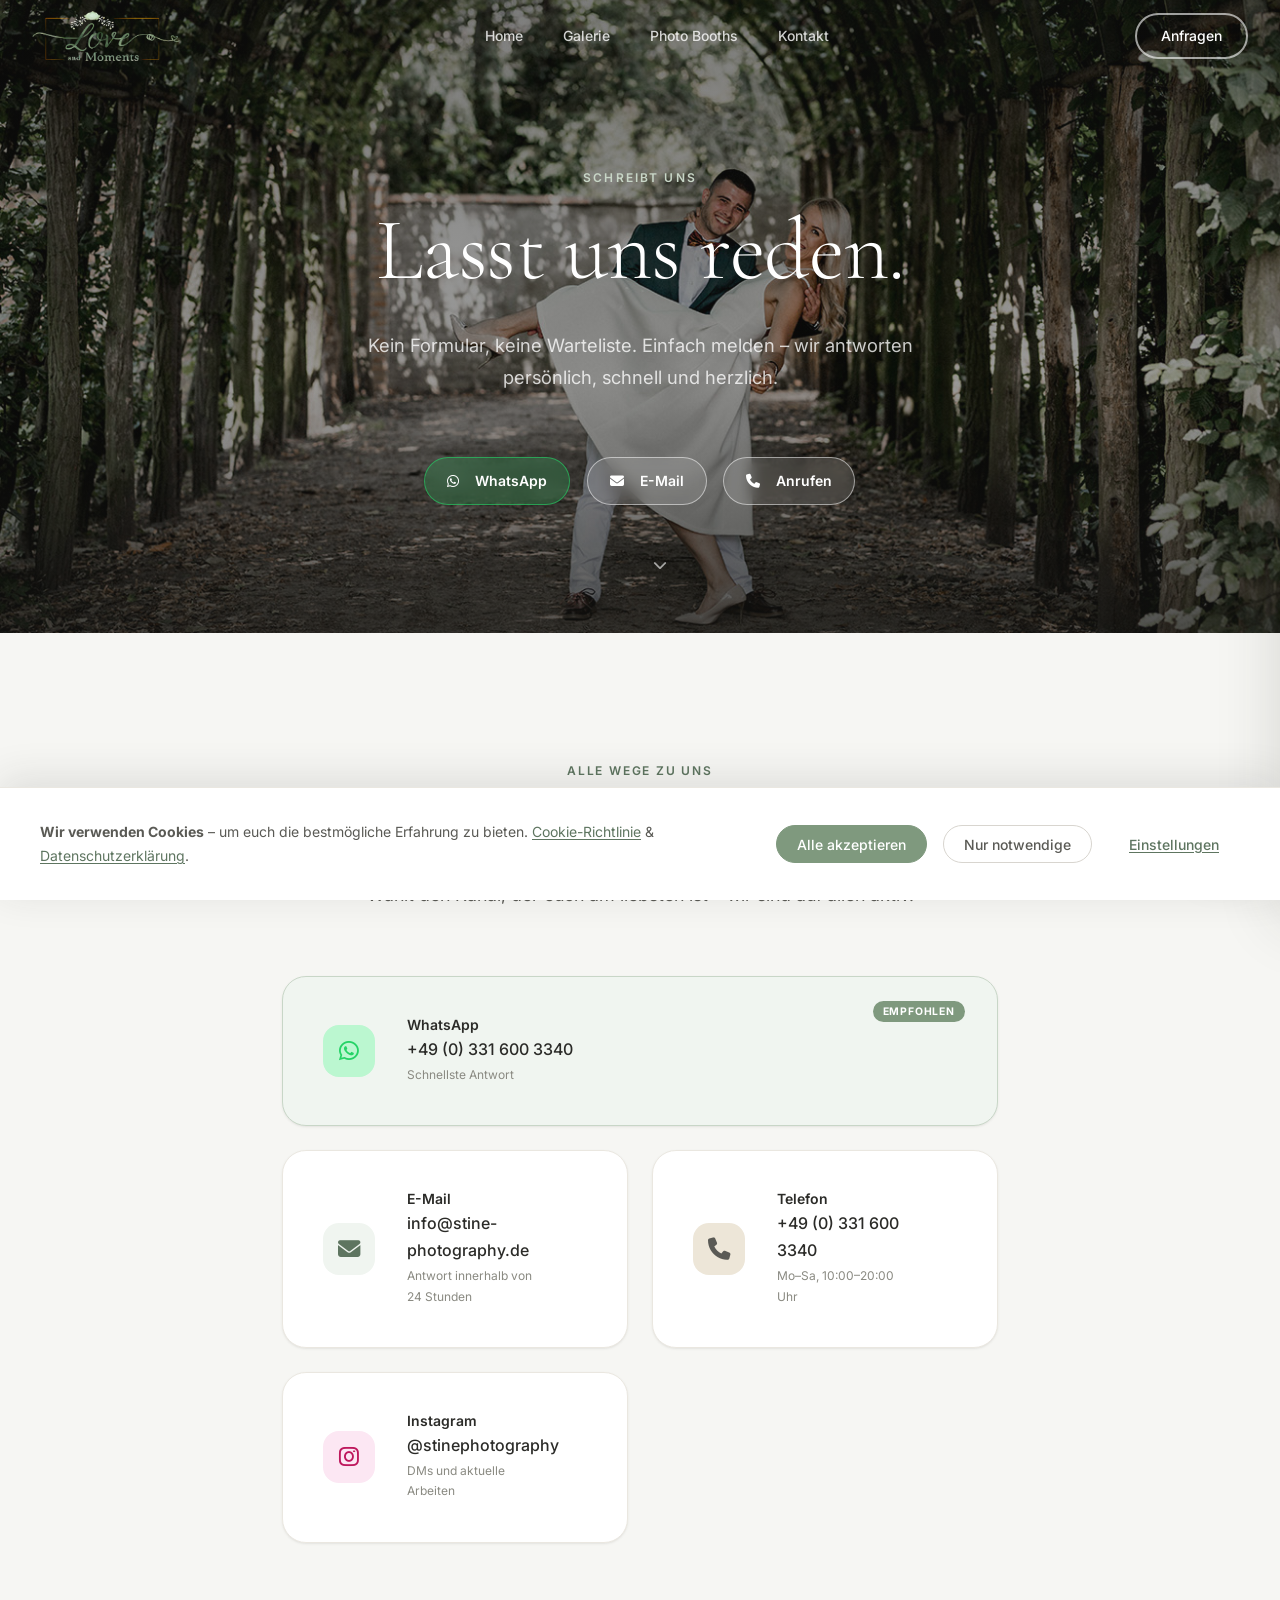
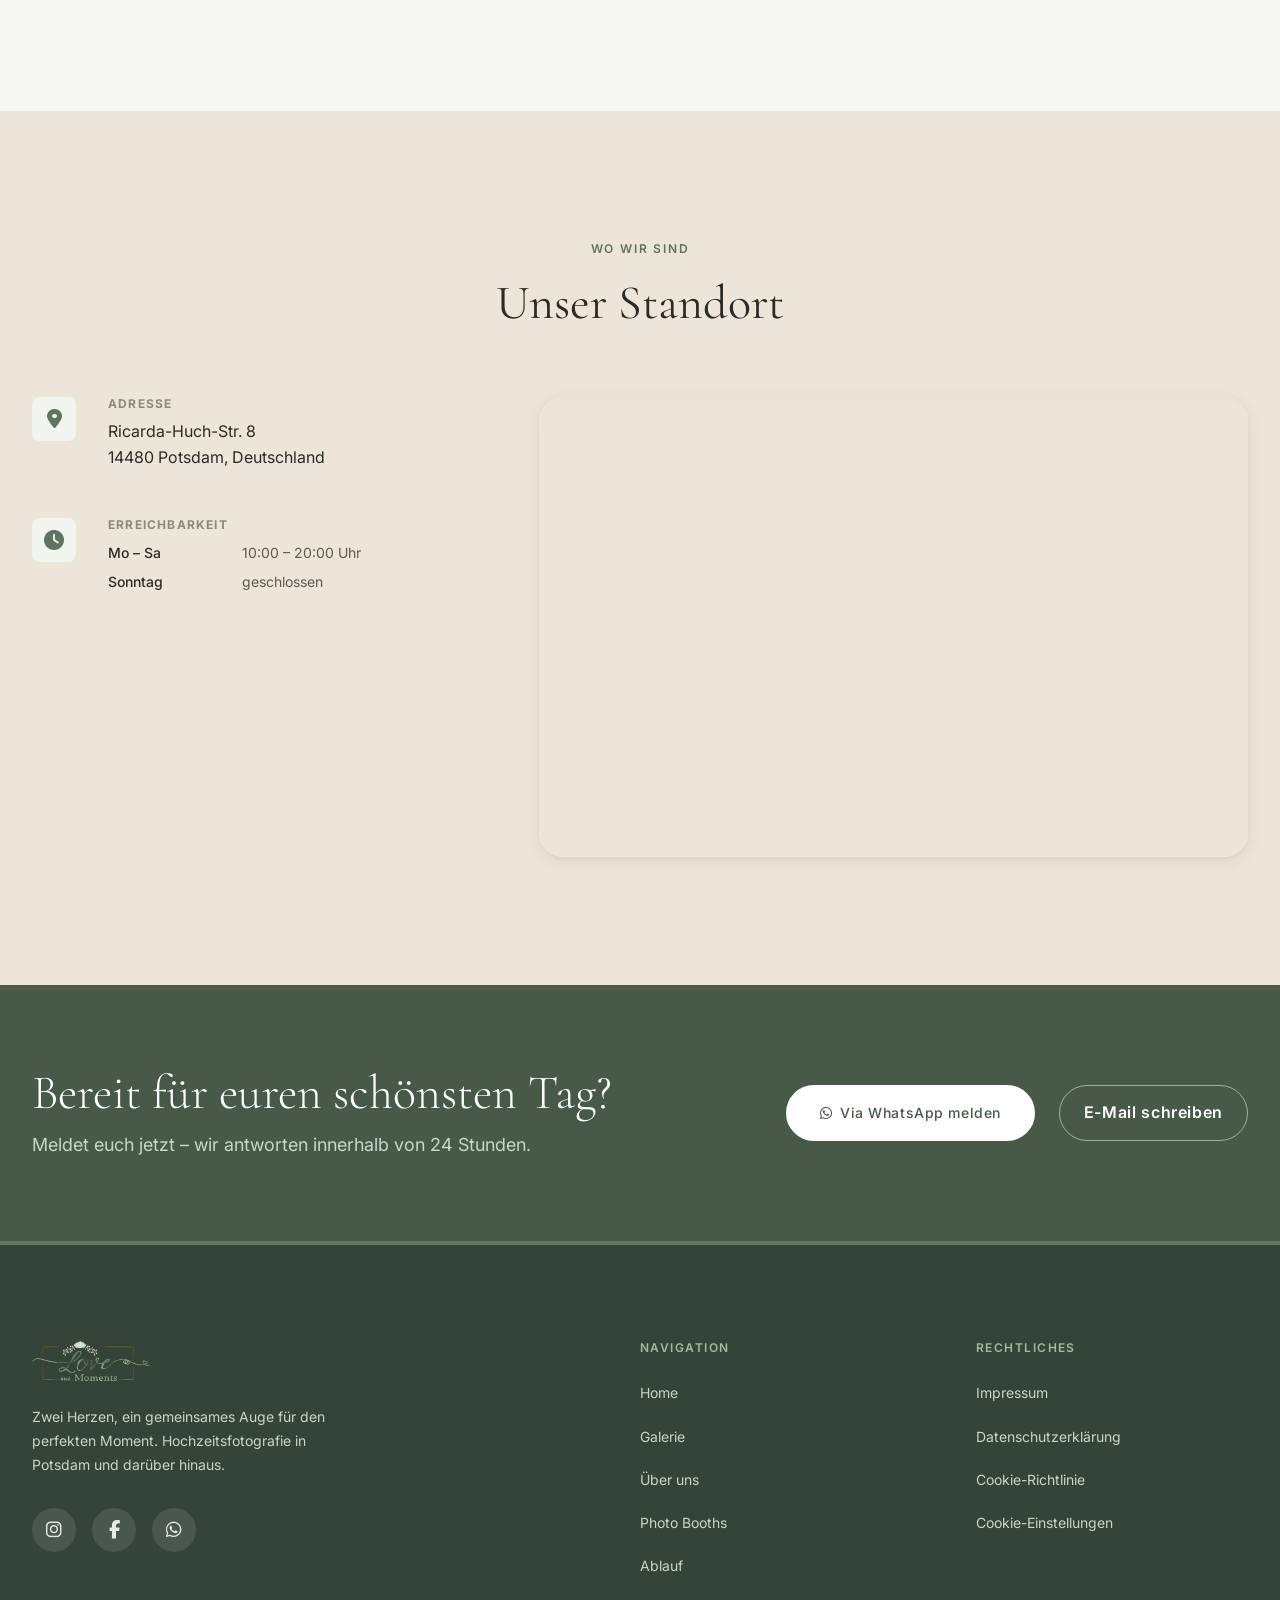
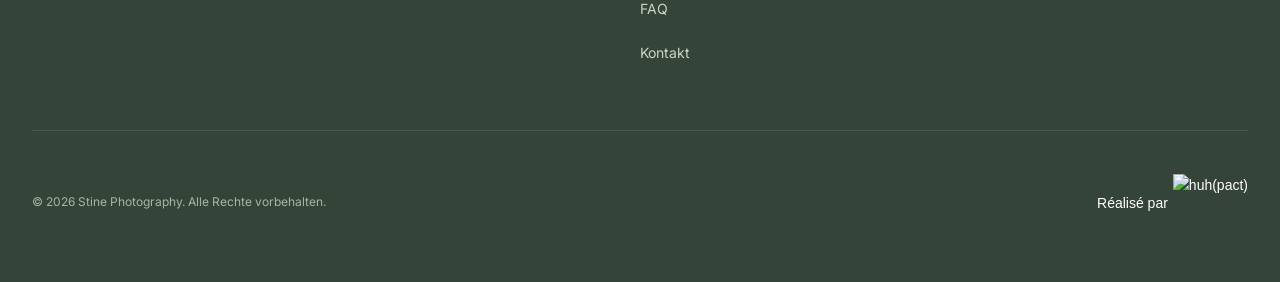
==== commit 4fd4f032: "added v1" ====
--- a/contact.html
+++ b/contact.html
@@ -3,29 +3,27 @@
 <head>
   <meta charset="UTF-8" />
   <meta name="viewport" content="width=device-width, initial-scale=1.0" />
-
   <title>Kontakt – Stine Photography | Hochzeitsfotograf Potsdam</title>
   <meta name="description" content="Nehmt Kontakt mit Stine Photography auf – eurem Hochzeitsfotografen-Duo aus Potsdam. Telefon, E-Mail, WhatsApp und Standort auf einen Blick." />
-  <link rel="canonical" href="https://stine-photography.de/kontakt.html" />
-
+  <link rel="canonical" href="https://stine-photography.de/contact.html" />
   <meta property="og:type" content="website" />
-  <meta property="og:url" content="https://stine-photography.de/kontakt.html" />
+  <meta property="og:url" content="https://stine-photography.de/contact.html" />
   <meta property="og:title" content="Kontakt – Stine Photography" />
   <meta property="og:description" content="Kontaktiert uns für eure Hochzeit in Potsdam und darüber hinaus." />
-  <meta property="og:image" content="https://images.pexels.com/photos/1456613/pexels-photo-1456613.jpeg?auto=compress&cs=tinysrgb&w=1200" />
-
+  <meta property="og:image" content="https://stine-photography.de/images/hero.jpeg" />
   <meta name="twitter:card" content="summary_large_image" />
   <meta name="twitter:title" content="Kontakt – Stine Photography" />
-  <meta name="twitter:image" content="https://images.pexels.com/photos/1456613/pexels-photo-1456613.jpeg?auto=compress&cs=tinysrgb&w=1200" />
-
-  <link rel="icon" type="image/svg+xml" href="data:image/svg+xml,<svg xmlns='http://www.w3.org/2000/svg' viewBox='0 0 100 100'><text y='.9em' font-size='90'>📷</text></svg>" />
-
+  <meta name="twitter:image" content="https://stine-photography.de/images/hero.jpeg" />
+  <link rel="icon" type="image/png" href="/favicon/favicon-96x96.png?v=20260625" sizes="96x96" />
+  <link rel="icon" type="image/svg+xml" href="/favicon/favicon.svg?v=20260625" />
+  <link rel="shortcut icon" href="/favicon/favicon.ico?v=20260625" />
+  <link rel="apple-touch-icon" sizes="180x180" href="/favicon/apple-touch-icon.png?v=20260625" />
+  <link rel="manifest" href="/favicon/site.webmanifest?v=20260625" />
   <link rel="preconnect" href="https://fonts.googleapis.com" />
   <link rel="preconnect" href="https://fonts.gstatic.com" crossorigin />
   <link rel="dns-prefetch" href="https://images.pexels.com" />
   <link rel="dns-prefetch" href="https://cdnjs.cloudflare.com" />
   <link rel="dns-prefetch" href="https://unpkg.com" />
-
   <link href="https://fonts.googleapis.com/css2?family=Cormorant+Garamond:ital,wght@0,300;0,400;0,500;0,600;1,300;1,400&family=Inter:wght@300;400;500;600&display=swap" rel="stylesheet" />
   <link rel="stylesheet" href="https://unpkg.com/aos@2.3.4/dist/aos.css" />
   <link rel="stylesheet" href="https://cdnjs.cloudflare.com/ajax/libs/font-awesome/6.5.0/css/all.min.css" />
@@ -36,17 +34,17 @@
     "@context": "https://schema.org",
     "@type": "ContactPage",
     "name": "Kontakt – Stine Photography",
-    "url": "https://stine-photography.de/kontakt.html",
+    "url": "https://stine-photography.de/contact.html",
     "mainEntity": {
       "@type": "ProfessionalService",
       "name": "Stine Photography",
-      "telephone": "+49-331-123456",
-      "email": "hallo@stine-photography.de",
+      "telephone": "+493316003340",
+      "email": "info@stine-photography.de",
       "address": {
         "@type": "PostalAddress",
-        "streetAddress": "Brandenburger Straße 45",
+        "streetAddress": "Ricarda-Huch-Str. 8",
         "addressLocality": "Potsdam",
-        "postalCode": "14467",
+        "postalCode": "14480",
         "addressCountry": "DE"
       }
     }
@@ -57,19 +55,21 @@
 
   <div class="scroll-progress" id="scrollProgress" role="progressbar" aria-label="Scroll-Fortschritt"></div>
 
-  <!-- NAV -->
   <header class="site-header" id="siteHeader" role="banner">
     <nav class="nav-container" aria-label="Hauptnavigation">
-      <a href="index.html" class="nav-logo" aria-label="Stine Photography – Startseite">
-        <span class="logo-text">Stine <em>Photography</em></span>
-      </a>
+      <a href="/" class="nav-logo" aria-label="Stine Photography – Startseite">
+        <img src="img/logo.png" alt="Stine Photography Logo" class="nav-logo-img" />
+      </a>
+
       <ul class="nav-links" role="list">
-        <li><a href="index.html" class="nav-link">Home</a></li>
-        <li><a href="gallery.html" class="nav-link">Galerie</a></li>
-        <li><a href="photo-booths.html" class="nav-link">Photo Booths</a></li>
-        <li><a href="kontakt.html" class="nav-link active" aria-current="page">Kontakt</a></li>
+        <li><a href="/index.html" class="nav-link" aria-current="page">Home</a></li>
+        <li><a href="/gallery.html" class="nav-link">Galerie</a></li>
+        <li><a href="/photo-booths.html" class="nav-link">Photo Booths</a></li>
+        <li><a href="/contact.html" class="nav-link">Kontakt</a></li>
       </ul>
-      <a href="kontakt.html" class="nav-cta">Anfragen</a>
+
+      <a href="/contact.html" class="nav-cta">Anfragen</a>
+
       <button class="hamburger" id="hamburger" aria-label="Menü öffnen" aria-expanded="false" aria-controls="navDrawer">
         <span class="hamburger-line"></span>
         <span class="hamburger-line"></span>
@@ -78,7 +78,6 @@
     </nav>
   </header>
 
-  <!-- MOBILE DRAWER -->
   <div class="drawer-overlay" id="drawerOverlay" aria-hidden="true"></div>
   <aside class="nav-drawer" id="navDrawer" aria-label="Mobile Navigation" aria-hidden="true">
     <button class="drawer-close" id="drawerClose" aria-label="Menü schließen">
@@ -86,26 +85,31 @@
     </button>
     <nav aria-label="Mobile Hauptnavigation">
       <ul class="drawer-links" role="list">
-        <li><a href="index.html" class="drawer-link">Home</a></li>
-        <li><a href="gallery.html" class="drawer-link">Galerie</a></li>
-        <li><a href="photo-booths.html" class="drawer-link">Photo Booths</a></li>
-        <li><a href="kontakt.html" class="drawer-link">Kontakt</a></li>
+        <li><a href="/index.html" class="drawer-link">Home</a></li>
+        <li><a href="/gallery.html" class="drawer-link">Galerie</a></li>
+        <li><a href="/photo-booths.html" class="drawer-link">Photo Booths</a></li>
+        <li><a href="/contact.html" class="drawer-link">Kontakt</a></li>
       </ul>
     </nav>
-    <div class="drawer-social">
-      <a href="https://www.instagram.com/stinephotography" target="_blank" rel="noopener noreferrer" aria-label="Instagram"><i class="fa-brands fa-instagram" aria-hidden="true"></i></a>
-      <a href="https://www.facebook.com/stinephotography" target="_blank" rel="noopener noreferrer" aria-label="Facebook"><i class="fa-brands fa-facebook-f" aria-hidden="true"></i></a>
-      <a href="https://wa.me/4933112345678" target="_blank" rel="noopener noreferrer" aria-label="WhatsApp"><i class="fa-brands fa-whatsapp" aria-hidden="true"></i></a>
+    <div class="drawer-social" aria-label="Social Media Links">
+      <a href="https://www.instagram.com/stinephotography" target="_blank" rel="noopener noreferrer" aria-label="Instagram">
+        <i class="fa-brands fa-instagram" aria-hidden="true"></i>
+      </a>
+      <a href="https://www.facebook.com/stinephotography" target="_blank" rel="noopener noreferrer" aria-label="Facebook">
+        <i class="fa-brands fa-facebook-f" aria-hidden="true"></i>
+      </a>
+      <a href="https://wa.me/493316003340" target="_blank" rel="noopener noreferrer" aria-label="WhatsApp">
+        <i class="fa-brands fa-whatsapp" aria-hidden="true"></i>
+      </a>
     </div>
   </aside>
 
   <main>
 
-    <!-- PAGE HERO -->
     <section class="page-hero page-hero--kontakt" aria-label="Kontakt – Einstieg">
       <div class="page-hero-bg">
         <img
-          src="https://images.pexels.com/photos/1024993/pexels-photo-1024993.jpeg?auto=compress&cs=tinysrgb&w=1800"
+          src="/img/contact-hero.jpg"
           alt=""
           aria-hidden="true"
           loading="eager"
@@ -115,26 +119,20 @@
         <div class="page-hero-overlay"></div>
       </div>
       <div class="page-hero-content">
-        <nav class="breadcrumb breadcrumb--light" aria-label="Brotkrumen-Navigation" data-aos="fade-down">
-          <ol>
-            <li><a href="index.html">Home</a></li>
-            <li aria-hidden="true"><i class="fa-solid fa-chevron-right"></i></li>
-            <li aria-current="page">Kontakt</li>
-          </ol>
-        </nav>
+       
         <p class="page-hero-eyebrow" data-aos="fade-up" data-aos-delay="50">Schreibt uns</p>
         <h1 class="page-hero-title" data-aos="fade-up" data-aos-delay="100">Lasst uns reden.</h1>
         <p class="page-hero-desc" data-aos="fade-up" data-aos-delay="180">Kein Formular, keine Warteliste. Einfach melden – wir antworten persönlich, schnell und herzlich.</p>
         <div class="page-hero-channels" data-aos="fade-up" data-aos-delay="260">
-          <a href="https://wa.me/4933112345678?text=Hallo%20Stine%20%26%20Jonas%2C%20ich%20interessiere%20mich%20f%C3%BCr%20eure%20Hochzeitsfotografie." target="_blank" rel="noopener noreferrer" class="phc-btn phc-btn--wa" aria-label="Via WhatsApp kontaktieren">
+          <a href="https://wa.me/493316003340" target="_blank" rel="noopener noreferrer" class="phc-btn phc-btn--wa" aria-label="Via WhatsApp kontaktieren">
             <i class="fa-brands fa-whatsapp" aria-hidden="true"></i>
             WhatsApp
           </a>
-          <a href="mailto:hallo@stine-photography.de" class="phc-btn" aria-label="E-Mail schreiben">
+          <a href="mailto:info@stine-photography.de" class="phc-btn" aria-label="E-Mail schreiben">
             <i class="fa-solid fa-envelope" aria-hidden="true"></i>
             E-Mail
           </a>
-          <a href="tel:+4933112345678" class="phc-btn" aria-label="Anrufen">
+          <a href="tel:+493316003340" class="phc-btn" aria-label="Anrufen">
             <i class="fa-solid fa-phone" aria-hidden="true"></i>
             Anrufen
           </a>
@@ -145,7 +143,6 @@
       </a>
     </section>
 
-    <!-- CONTACT CHANNELS -->
     <section class="section" id="kontakt-details" aria-labelledby="channels-heading">
       <div class="container container--narrow">
         <div class="section-header" data-aos="fade-up">
@@ -156,26 +153,26 @@
 
         <div class="contact-channels-grid" data-aos="fade-up" data-aos-delay="80">
 
-          <a href="https://wa.me/4933112345678?text=Hallo%20Stine%20%26%20Jonas%2C%20ich%20interessiere%20mich%20f%C3%BCr%20eure%20Hochzeitsfotografie." target="_blank" rel="noopener noreferrer" class="contact-channel-card contact-channel-card--featured" aria-label="Via WhatsApp kontaktieren">
+          <a href="https://wa.me/493316003340" target="_blank" rel="noopener noreferrer" class="contact-channel-card contact-channel-card--featured" aria-label="Via WhatsApp kontaktieren">
             <div class="ccc-icon ccc-icon--wa">
               <i class="fa-brands fa-whatsapp" aria-hidden="true"></i>
             </div>
             <div class="ccc-body">
               <h3 class="ccc-title">WhatsApp</h3>
-              <p class="ccc-value">+49 (0) 331 123 45 678</p>
-              <p class="ccc-note">Schnellste Antwort – meist innerhalb einer Stunde</p>
+              <p class="ccc-value">+49 (0) 331 600 3340</p>
+              <p class="ccc-note">Schnellste Antwort</p>
             </div>
             <span class="ccc-badge">Empfohlen</span>
             <i class="fa-solid fa-arrow-right ccc-arrow" aria-hidden="true"></i>
           </a>
 
-          <a href="mailto:hallo@stine-photography.de" class="contact-channel-card" aria-label="E-Mail schreiben">
+          <a href="mailto:info@stine-photography.de" class="contact-channel-card" aria-label="E-Mail schreiben">
             <div class="ccc-icon ccc-icon--mail">
               <i class="fa-solid fa-envelope" aria-hidden="true"></i>
             </div>
             <div class="ccc-body">
               <h3 class="ccc-title">E-Mail</h3>
-              <p class="ccc-value">hallo@stine-photography.de</p>
+              <p class="ccc-value">info@stine-photography.de</p>
               <p class="ccc-note">Antwort innerhalb von 24 Stunden</p>
             </div>
             <i class="fa-solid fa-arrow-right ccc-arrow" aria-hidden="true"></i>
@@ -187,8 +184,8 @@
             </div>
             <div class="ccc-body">
               <h3 class="ccc-title">Telefon</h3>
-              <p class="ccc-value">+49 (0) 331 123 45 678</p>
-              <p class="ccc-note">Mo–Fr, 09:00–18:00 Uhr</p>
+              <p class="ccc-value">+49 (0) 331 600 3340</p>
+              <p class="ccc-note">Mo–Sa, 10:00–20:00 Uhr</p>
             </div>
             <i class="fa-solid fa-arrow-right ccc-arrow" aria-hidden="true"></i>
           </a>
@@ -207,15 +204,10 @@
 
         </div>
 
-        <div class="contact-no-form" data-aos="fade-up" data-aos-delay="120">
-          <i class="fa-solid fa-circle-info" aria-hidden="true"></i>
-          <p>Kein Kontaktformular – wir möchten euch <em>wirklich</em> kennenlernen, nicht nur Felder ausfüllen.</p>
-        </div>
 
       </div>
     </section>
 
-    <!-- LOCATION + HOURS -->
     <section class="section section-alt" aria-labelledby="location-heading">
       <div class="container">
         <div class="section-header" data-aos="fade-up">
@@ -231,10 +223,9 @@
               <div>
                 <h3 class="kloc-label">Adresse</h3>
                 <address class="kloc-value">
-                  Brandenburger Straße 45<br />
-                  14467 Potsdam, Deutschland
+                  Ricarda-Huch-Str. 8<br />
+                  14480 Potsdam, Deutschland
                 </address>
-                <p class="kloc-hint">S-Bahn S7, Hbf Potsdam – 5 Min. zu Fuß</p>
               </div>
             </div>
 
@@ -243,27 +234,20 @@
               <div>
                 <h3 class="kloc-label">Erreichbarkeit</h3>
                 <dl class="hours-list">
-                  <div class="hours-row"><dt>Mo – Fr</dt><dd>09:00 – 18:00 Uhr</dd></div>
-                  <div class="hours-row"><dt>Samstag</dt><dd>nach Vereinbarung</dd></div>
+                  <div class="hours-row"><dt>Mo – Sa</dt><dd>10:00 – 20:00 Uhr</dd></div>
                   <div class="hours-row"><dt>Sonntag</dt><dd>geschlossen</dd></div>
                 </dl>
               </div>
             </div>
 
-            <div class="kloc-block">
-              <div class="kloc-icon"><i class="fa-solid fa-globe" aria-hidden="true"></i></div>
-              <div>
-                <h3 class="kloc-label">Reisebereitschaft</h3>
-                <p class="kloc-value">Wir fotografieren deutschlandweit und in Europa – Reisekosten ab 50 km ab Potsdam.</p>
-              </div>
-            </div>
+           
 
           </div>
 
           <div class="kloc-map" data-aos="fade-left" data-aos-delay="100">
             <div class="kontakt-map-wrap">
               <iframe
-                src="https://www.google.com/maps/embed?pb=!1m18!1m12!1m3!1d19576.54965393247!2d13.037037!3d52.395921!2m3!1f0!2f0!3f0!3m2!1i1024!2i768!4f13.1!3m3!1m2!1s0x47a8f5f5db15d3cd%3A0x13a8c28d6a7d1fc0!2sPotsdam!5e0!3m2!1sde!2sde!4v1700000000000!5m2!1sde!2sde"
+                src="https://www.google.com/maps/embed?pb=!1m14!1m8!1m3!1d4961.465218932718!2d13.131301!3d52.364608!3m2!1i1024!2i768!4f13.1!3m3!1m2!1s0x47a85f059129719f%3A0x2db5781412edb37b!2sStine%20Photography%20Hochzeitsfotograf%20Potsdam!5e1!3m2!1sde!2sde!4v1782414427364!5m2!1sde!2sde"
                 width="100%" height="100%"
                 style="border:0;" allowfullscreen="" loading="lazy"
                 referrerpolicy="no-referrer-when-downgrade"
@@ -277,57 +261,7 @@
       </div>
     </section>
 
-    <!-- FAQ TEASER -->
-    <section class="section" aria-labelledby="faq-teaser-heading">
-      <div class="container container--narrow">
-        <div class="section-header" data-aos="fade-up">
-          <p class="section-eyebrow">Bevor ihr schreibt</p>
-          <h2 id="faq-teaser-heading" class="section-title">Häufige Fragen</h2>
-          <p class="section-desc">Vielleicht findet ihr eure Antwort schon hier.</p>
-        </div>
-
-        <div class="faq-teaser-grid" data-aos="fade-up" data-aos-delay="80">
-          <a href="index.html#faq" class="faq-teaser-card">
-            <i class="fa-solid fa-circle-euro-sign" aria-hidden="true"></i>
-            <div>
-              <h3>Preise & Pakete</h3>
-              <p>Ab 1.500 € – was ist alles inklusive?</p>
-            </div>
-            <i class="fa-solid fa-chevron-right faq-teaser-arrow" aria-hidden="true"></i>
-          </a>
-          <a href="index.html#faq" class="faq-teaser-card">
-            <i class="fa-solid fa-plane" aria-hidden="true"></i>
-            <div>
-              <h3>Reisen & Entfernungen</h3>
-              <p>Fahrt ihr auch außerhalb Potsdams?</p>
-            </div>
-            <i class="fa-solid fa-chevron-right faq-teaser-arrow" aria-hidden="true"></i>
-          </a>
-          <a href="index.html#faq" class="faq-teaser-card">
-            <i class="fa-solid fa-images" aria-hidden="true"></i>
-            <div>
-              <h3>Lieferzeit & Galerie</h3>
-              <p>Wann bekommt ihr eure Bilder?</p>
-            </div>
-            <i class="fa-solid fa-chevron-right faq-teaser-arrow" aria-hidden="true"></i>
-          </a>
-          <a href="index.html#faq" class="faq-teaser-card">
-            <i class="fa-solid fa-file-signature" aria-hidden="true"></i>
-            <div>
-              <h3>Buchung & Anzahlung</h3>
-              <p>So reserviert ihr euren Termin.</p>
-            </div>
-            <i class="fa-solid fa-chevron-right faq-teaser-arrow" aria-hidden="true"></i>
-          </a>
-        </div>
-
-        <div class="section-cta" data-aos="fade-up">
-          <a href="index.html#faq" class="btn btn-outline">Alle FAQs ansehen</a>
-        </div>
-      </div>
-    </section>
-
-    <!-- CTA STRIP -->
+
     <section class="cta-strip" aria-label="Anfrage starten">
       <div class="container">
         <div class="cta-strip-inner" data-aos="fade-up">
@@ -336,11 +270,11 @@
             <p>Meldet euch jetzt – wir antworten innerhalb von 24 Stunden.</p>
           </div>
           <div class="cta-strip-actions">
-            <a href="https://wa.me/4933112345678?text=Hallo%20Stine%20%26%20Jonas%2C%20ich%20interessiere%20mich%20f%C3%BCr%20eure%20Hochzeitsfotografie." target="_blank" rel="noopener noreferrer" class="btn btn-primary">
+            <a href="https://wa.me/493316003340" target="_blank" rel="noopener noreferrer" class="btn btn-primary">
               <i class="fa-brands fa-whatsapp" aria-hidden="true"></i>
               Via WhatsApp melden
             </a>
-            <a href="mailto:hallo@stine-photography.de" class="btn btn-outline-light">E-Mail schreiben</a>
+            <a href="mailto:info@stine-photography.de" class="btn btn-outline-light">E-Mail schreiben</a>
           </div>
         </div>
       </div>
@@ -348,60 +282,61 @@
 
   </main>
 
-  <!-- FOOTER -->
   <footer class="site-footer" role="contentinfo">
     <div class="container">
       <div class="footer-grid">
         <div class="footer-brand">
-          <a href="index.html" class="nav-logo footer-logo" aria-label="Stine Photography – Startseite">
-            <span class="logo-text">Stine <em>Photography</em></span>
+          <a href="/index.html" class="nav-logo footer-logo" aria-label="Stine Photography – zurück zur Startseite">
+            <img src="/img/logo.png" alt="Stine Photography Logo" class="footer-logo-img" />
           </a>
           <p class="footer-tagline">Zwei Herzen, ein gemeinsames Auge für den perfekten Moment. Hochzeitsfotografie in Potsdam und darüber hinaus.</p>
           <div class="footer-social">
             <a href="https://www.instagram.com/stinephotography" target="_blank" rel="noopener noreferrer" class="social-link" aria-label="Instagram"><i class="fa-brands fa-instagram" aria-hidden="true"></i></a>
             <a href="https://www.facebook.com/stinephotography" target="_blank" rel="noopener noreferrer" class="social-link" aria-label="Facebook"><i class="fa-brands fa-facebook-f" aria-hidden="true"></i></a>
-            <a href="https://wa.me/4933112345678" target="_blank" rel="noopener noreferrer" class="social-link" aria-label="WhatsApp"><i class="fa-brands fa-whatsapp" aria-hidden="true"></i></a>
-          </div>
-        </div>
+            <a href="https://wa.me/493316003340" target="_blank" rel="noopener noreferrer" class="social-link" aria-label="WhatsApp"><i class="fa-brands fa-whatsapp" aria-hidden="true"></i></a>
+          </div>
+        </div>
+
         <div class="footer-nav">
           <h3 class="footer-nav-title">Navigation</h3>
           <ul role="list">
-            <li><a href="index.html" class="footer-link">Home</a></li>
-            <li><a href="gallery.html" class="footer-link">Galerie</a></li>
-            <li><a href="index.html#about" class="footer-link">Über uns</a></li>
-            <li><a href="photo-booths.html" class="footer-link">Photo Booths</a></li>
-            <li><a href="index.html#process" class="footer-link">Ablauf</a></li>
-            <li><a href="index.html#faq" class="footer-link">FAQ</a></li>
-            <li><a href="kontakt.html" class="footer-link">Kontakt</a></li>
+            <li><a href="/index.html" class="footer-link">Home</a></li>
+            <li><a href="/gallery.html" class="footer-link">Galerie</a></li>
+            <li><a href="/index.html#about" class="footer-link">Über uns</a></li>
+            <li><a href="/photo-booths.html" class="footer-link">Photo Booths</a></li>
+            <li><a href="/index.html#process" class="footer-link">Ablauf</a></li>
+            <li><a href="/index.html#faq" class="footer-link">FAQ</a></li>
+            <li><a href="/contact.html" class="footer-link">Kontakt</a></li>
           </ul>
         </div>
+
         <div class="footer-nav">
           <h3 class="footer-nav-title">Rechtliches</h3>
           <ul role="list">
-            <li><a href="imprint.html" class="footer-link">Impressum</a></li>
-            <li><a href="privacy.html" class="footer-link">Datenschutzerklärung</a></li>
-            <li><a href="cookies-policy.html" class="footer-link">Cookie-Richtlinie</a></li>
+            <li><a href="/imprint.html" class="footer-link">Impressum</a></li>
+            <li><a href="/privacy.html" class="footer-link">Datenschutzerklärung</a></li>
+            <li><a href="/cookies-policy.html" class="footer-link">Cookie-Richtlinie</a></li>
             <li><button class="footer-cookie-btn" id="footerCookieBtn">Cookie-Einstellungen</button></li>
           </ul>
         </div>
       </div>
+
       <div class="footer-bottom">
         <p class="footer-copyright">&copy; <span id="footerYear"></span> Stine Photography. Alle Rechte vorbehalten.</p>
-        <p class="footer-made-with">Hochzeitsfotografie in Potsdam & Brandenburg</p>
+        <p class="credit">Réalisé par
+                    <a href="https://huhpact.dev?utm_source=stine&utm_medium=webbrowser&utm_campaign=stine">
+                        <img class="img__credit" src="https://huhpact.dev/images/G89WG6majMo4HT1WtrS4AfxE7BZj2yWS.png" alt="huh(pact)">
+                    </a>
+                </p>
       </div>
     </div>
   </footer>
 
-  <button class="back-to-top" id="backToTop" aria-label="Zurück nach oben">
-    <i class="fa-solid fa-chevron-up" aria-hidden="true"></i>
-  </button>
-
-  <a href="https://wa.me/4933112345678?text=Hallo%20Stine%20%26%20Jonas%2C%20ich%20interessiere%20mich%20f%C3%BCr%20eure%20Hochzeitsfotografie%20und%20w%C3%BCrde%20gerne%20mehr%20erfahren." target="_blank" rel="noopener noreferrer" class="whatsapp-btn" aria-label="Via WhatsApp kontaktieren">
+  <a href="https://wa.me/493316003340" target="_blank" rel="noopener noreferrer" class="whatsapp-btn" aria-label="Via WhatsApp kontaktieren">
     <i class="fa-brands fa-whatsapp" aria-hidden="true"></i>
     <span class="whatsapp-tooltip" aria-hidden="true">Schreibt uns!</span>
   </a>
 
-  <!-- COOKIE BANNER -->
   <div class="cookie-banner" id="cookieBanner" role="dialog" aria-label="Cookie-Einstellungen" aria-live="polite" hidden>
     <div class="cookie-banner-inner">
       <div class="cookie-banner-text">
--- a/style.css
+++ b/style.css
@@ -79,6 +79,11 @@
   -webkit-text-size-adjust: 100%;
 }
 
+::selection {
+  background-color: var(--clr-primary-400);
+  color: #fff;
+}
+
 body {
   font-family: var(--ff-body);
   font-size: var(--fs-base);
@@ -937,6 +942,161 @@
   gap: var(--sp-4);
 }
 
+/* Wenn nur eine (featured) Karte vorhanden ist: zentriertes
+   Showcase-Layout statt linksbündigem Grid-Item */
+.booths-grid--single {
+  grid-template-columns: 1fr;
+  justify-content: center;
+  position: relative;
+}
+
+.booths-showcase {
+  display: grid;
+  grid-template-columns: minmax(0, 460px) minmax(220px, 280px);
+  align-items: center;
+  justify-content: center;
+  gap: var(--sp-6);
+  max-width: 920px;
+  margin-inline: auto;
+  position: relative;
+}
+
+.booths-showcase::before,
+.booths-showcase::after {
+  content: '';
+  position: absolute;
+  width: 14px;
+  height: 14px;
+  border-radius: var(--radius-sm);
+  background: var(--clr-gold);
+  opacity: 0.55;
+  pointer-events: none;
+}
+
+.booths-showcase::before {
+  top: -18px;
+  left: 8%;
+  transform: rotate(18deg);
+}
+
+.booths-showcase::after {
+  bottom: -14px;
+  right: 12%;
+  width: 10px;
+  height: 10px;
+  border-radius: 50%;
+  background: var(--clr-primary-300);
+  opacity: 0.7;
+}
+
+.booths-confetti {
+  position: absolute;
+  inset: 0;
+  pointer-events: none;
+  z-index: 0;
+}
+
+.booths-confetti span {
+  position: absolute;
+  display: block;
+  opacity: 0.65;
+}
+
+.booths-confetti span:nth-child(1) {
+  top: 4%;
+  left: 2%;
+  width: 10px;
+  height: 10px;
+  border-radius: 50%;
+  background: var(--clr-gold);
+}
+
+.booths-confetti span:nth-child(2) {
+  top: 18%;
+  right: 4%;
+  width: 12px;
+  height: 12px;
+  border-radius: var(--radius-sm);
+  background: var(--clr-primary-300);
+  transform: rotate(25deg);
+}
+
+.booths-confetti span:nth-child(3) {
+  bottom: 10%;
+  left: 6%;
+  width: 9px;
+  height: 9px;
+  border-radius: var(--radius-sm);
+  background: var(--clr-gold-light);
+  transform: rotate(-15deg);
+}
+
+.booths-confetti span:nth-child(4) {
+  bottom: 18%;
+  right: 8%;
+  width: 8px;
+  height: 8px;
+  border-radius: 50%;
+  background: var(--clr-primary-400);
+}
+
+.booths-confetti span:nth-child(5) {
+  top: 45%;
+  left: 0%;
+  width: 11px;
+  height: 11px;
+  border-radius: var(--radius-sm);
+  background: var(--clr-primary-200);
+  transform: rotate(40deg);
+}
+
+.booths-side-info {
+  display: flex;
+  flex-direction: column;
+  gap: var(--sp-4);
+  position: relative;
+  z-index: 1;
+}
+
+.booths-side-item {
+  display: flex;
+  align-items: flex-start;
+  gap: var(--sp-3);
+  background: var(--clr-surface);
+  border: 1px solid var(--clr-border-soft);
+  border-radius: var(--radius-lg);
+  padding: var(--sp-3) var(--sp-4);
+  box-shadow: var(--shadow-sm);
+}
+
+.booths-side-icon {
+  flex-shrink: 0;
+  width: 40px;
+  height: 40px;
+  border-radius: var(--radius-full);
+  background: var(--clr-primary-50);
+  color: var(--clr-primary-500);
+  display: flex;
+  align-items: center;
+  justify-content: center;
+  font-size: var(--fs-md);
+}
+
+.booths-side-item strong {
+  display: block;
+  font-size: var(--fs-sm);
+  font-weight: 600;
+  color: var(--clr-text);
+  margin-bottom: 2px;
+}
+
+.booths-side-item p {
+  font-size: var(--fs-xs);
+  color: var(--clr-text-light);
+  line-height: 1.5;
+  margin: 0;
+}
+
 .booth-card {
   background: var(--clr-surface);
   border-radius: var(--radius-xl);
@@ -944,6 +1104,8 @@
   box-shadow: var(--shadow-sm);
   transition: transform var(--transition-base), box-shadow var(--transition-base);
   border: 1px solid var(--clr-border-soft);
+  position: relative;
+  z-index: 1;
 }
 
 .booth-card:hover {
@@ -1045,6 +1207,28 @@
 @media (min-width: 600px) and (max-width: 900px) {
   .booths-grid { grid-template-columns: 1fr 1fr; max-width: none; }
   .booth-card--featured { grid-column: 1 / -1; max-width: 480px; margin-inline: auto; width: 100%; }
+}
+
+@media (max-width: 860px) {
+  .booths-showcase {
+    grid-template-columns: 1fr;
+    max-width: 480px;
+  }
+
+  .booths-side-info {
+    flex-direction: row;
+    flex-wrap: wrap;
+  }
+
+  .booths-side-item {
+    flex: 1 1 220px;
+  }
+}
+
+@media (max-width: 480px) {
+  .booths-side-info {
+    flex-direction: column;
+  }
 }
 
 /* ── PROCESS ───────────────────────────────────────────── */
@@ -2922,7 +3106,7 @@
   display: flex;
   flex-direction: column;
   align-items: flex-start;
-  max-width: 560px;
+  max-width: 660px;
 }
 
 .pb-hero-badge-row {
@@ -3018,8 +3202,8 @@
 
 .pb-hero-photo-stack {
   position: relative;
-  width: 340px;
-  height: 380px;
+  width: 500px;
+  height: 540px;
 }
 
 .pb-polaroid {
@@ -3040,8 +3224,8 @@
 }
 
 .pb-polaroid--back {
-  width: 240px;
-  height: 250px;
+  width: 460px;
+  height: 450px;
   bottom: 0;
   left: 0;
   transform: rotate(-6deg);
@@ -4057,4 +4241,773 @@
 .footer-logo-img {
 		max-height: 40px;
 		transition: max-height var(--transition-fast);
+}
+
+.booth-single {
+  display: grid;
+  grid-template-columns: 1fr 1fr;
+  gap: var(--sp-8);
+  align-items: center;
+  background: var(--clr-surface);
+  border: 1px solid var(--clr-border-soft);
+  border-radius: var(--radius-2xl);
+  overflow: hidden;
+  box-shadow: var(--shadow-md);
+}
+
+.booth-single-image {
+  position: relative;
+  height: 100%;
+  min-height: 480px;
+  overflow: hidden;
+}
+
+.booth-single-image img {
+  width: 100%;
+  height: 100%;
+  object-fit: cover;
+  transition: transform 0.9s ease;
+}
+
+.booth-single:hover .booth-single-image img {
+  transform: scale(1.04);
+}
+
+.booth-single-img-badge {
+  position: absolute;
+  bottom: var(--sp-5);
+  left: var(--sp-5);
+  display: flex;
+  align-items: center;
+  gap: var(--sp-2);
+  background: rgba(0,0,0,0.55);
+  backdrop-filter: blur(8px);
+  -webkit-backdrop-filter: blur(8px);
+  color: #fff;
+  font-size: var(--fs-xs);
+  font-weight: 600;
+  letter-spacing: 0.06em;
+  padding: var(--sp-2) var(--sp-4);
+  border-radius: var(--radius-full);
+}
+
+.booth-single-content {
+  padding: var(--sp-8) var(--sp-8) var(--sp-8) 0;
+}
+
+.booth-single-title {
+  font-family: var(--ff-heading);
+  font-size: clamp(1.8rem, 3vw, 2.6rem);
+  font-weight: 300;
+  letter-spacing: -0.01em;
+  color: var(--clr-text);
+  margin: var(--sp-2) 0 var(--sp-4);
+}
+
+.booth-single-desc {
+  font-size: var(--fs-base);
+  color: var(--clr-text-mid);
+  line-height: 1.8;
+  margin-bottom: var(--sp-6);
+}
+
+.booth-single-features {
+  display: grid;
+  grid-template-columns: 1fr 1fr;
+  gap: var(--sp-2) var(--sp-4);
+  list-style: none;
+  padding: 0;
+  margin-bottom: var(--sp-7);
+}
+
+.booth-single-features li {
+  display: flex;
+  align-items: flex-start;
+  gap: var(--sp-2);
+  font-size: var(--fs-sm);
+  color: var(--clr-text-mid);
+  line-height: 1.5;
+}
+
+.booth-single-features .fa-circle-check {
+  color: var(--clr-primary-400);
+  font-size: 0.8rem;
+  flex-shrink: 0;
+  margin-top: 3px;
+}
+
+.booth-single-footer {
+  display: flex;
+  align-items: center;
+  gap: var(--sp-5);
+  padding-top: var(--sp-6);
+  border-top: 1px solid var(--clr-border-soft);
+  flex-wrap: wrap;
+}
+
+.booth-single-price {
+  display: flex;
+  align-items: baseline;
+  gap: var(--sp-1);
+}
+
+.booth-single-price-from {
+  font-size: var(--fs-sm);
+  color: var(--clr-text-light);
+}
+
+.booth-single-price-amount {
+  font-family: var(--ff-heading);
+  font-size: 2.2rem;
+  font-weight: 400;
+  color: var(--clr-text);
+  line-height: 1;
+}
+
+.booth-single-price-note {
+  font-size: var(--fs-xs);
+  color: var(--clr-text-light);
+  align-self: center;
+}
+
+@media (max-width: 960px) {
+  .booth-single { grid-template-columns: 1fr; }
+  .booth-single-image { min-height: 320px; height: 320px; }
+  .booth-single-content { padding: var(--sp-6); }
+}
+
+@media (max-width: 600px) {
+  .booth-single-features { grid-template-columns: 1fr; }
+  .booth-single-footer { flex-direction: column; align-items: flex-start; gap: var(--sp-4); }
+}
+
+/* ── Info section ────────────────────────────────────────── */
+.pb-intro-grid {
+  display: grid;
+  grid-template-columns: 1fr 1fr;
+  gap: var(--sp-12);
+  align-items: center;
+}
+
+.pb-intro-desc {
+  font-size: var(--fs-md);
+  color: var(--clr-text-mid);
+  line-height: 1.8;
+  margin-bottom: var(--sp-7);
+}
+
+.pb-how-it-works {
+  display: flex;
+  flex-direction: column;
+  gap: var(--sp-4);
+}
+
+.pb-how-step {
+  display: flex;
+  align-items: flex-start;
+  gap: var(--sp-4);
+}
+
+.pb-how-num {
+  width: 36px;
+  height: 36px;
+  border-radius: 50%;
+  background: var(--clr-primary-400);
+  color: #fff;
+  display: flex;
+  align-items: center;
+  justify-content: center;
+  font-family: var(--ff-heading);
+  font-size: var(--fs-lg);
+  font-weight: 600;
+  flex-shrink: 0;
+}
+
+.pb-how-step strong {
+  display: block;
+  font-size: var(--fs-base);
+  font-weight: 600;
+  color: var(--clr-text);
+  margin-bottom: 2px;
+}
+
+.pb-how-step span {
+  font-size: var(--fs-sm);
+  color: var(--clr-text-light);
+  line-height: 1.6;
+}
+
+.pb-intro-img-wrap {
+  position: relative;
+  border-radius: var(--radius-2xl);
+  overflow: hidden;
+  box-shadow: var(--shadow-xl);
+}
+
+.pb-intro-img-wrap img {
+  width: 100%;
+  aspect-ratio: 4/5;
+  object-fit: cover;
+  display: block;
+  transition: transform 0.7s ease;
+}
+
+.pb-intro-img-wrap:hover img { transform: scale(1.03); }
+
+.pb-intro-badge {
+  position: absolute;
+  bottom: var(--sp-4);
+  right: var(--sp-4);
+  background: rgba(255,255,255,0.93);
+  backdrop-filter: blur(10px);
+  border-radius: var(--radius-lg);
+  padding: var(--sp-3) var(--sp-4);
+  display: flex;
+  align-items: center;
+  gap: var(--sp-2);
+  box-shadow: var(--shadow-md);
+}
+
+.pb-intro-badge .fa-clock { color: #f9c74f; font-size: var(--fs-lg); }
+.pb-intro-badge strong { display: block; font-size: var(--fs-sm); font-weight: 700; color: var(--clr-text); }
+.pb-intro-badge span   { display: block; font-size: var(--fs-xs); color: var(--clr-text-light); }
+
+@media (max-width: 900px) {
+  .pb-intro-grid { grid-template-columns: 1fr; gap: var(--sp-8); }
+  .pb-intro-img-wrap img { aspect-ratio: 16/9; }
+}
+
+/* ── Wave dividers ───────────────────────────────────────── */
+.pb-wave {
+  line-height: 0;
+  margin-bottom: -1px;
+}
+
+.pb-wave svg {
+  display: block;
+  width: 100%;
+  height: 60px;
+}
+
+.pb-wave--to-white {
+  background: var(--clr-bg-alt);
+  margin-top: -1px;
+  margin-bottom: -1px;
+}
+
+/* ── Benefits ────────────────────────────────────────────── */
+.pb-benefits-grid {
+  display: grid;
+  grid-template-columns: repeat(3, 1fr);
+  gap: var(--sp-4);
+}
+
+.pb-benefit-card {
+  background: var(--clr-surface);
+  border: 1.5px solid var(--clr-border-soft);
+  border-radius: var(--radius-xl);
+  padding: var(--sp-6);
+  transition: transform var(--transition-spring), box-shadow var(--transition-base);
+  box-shadow: var(--shadow-sm);
+}
+
+.pb-benefit-card:hover {
+  transform: translateY(-6px) rotate(-0.5deg);
+  box-shadow: var(--shadow-lg);
+}
+
+.pb-benefit-icon {
+  width: 52px;
+  height: 52px;
+  border-radius: var(--radius-lg);
+  display: flex;
+  align-items: center;
+  justify-content: center;
+  font-size: 1.4rem;
+  margin-bottom: var(--sp-4);
+  transition: transform var(--transition-spring);
+}
+
+.pb-benefit-card:hover .pb-benefit-icon { transform: rotate(-8deg) scale(1.1); }
+
+.pb-icon--yellow { background: #fef9c3; color: #ca8a04; }
+.pb-icon--pink   { background: #fce7f3; color: #be185d; }
+.pb-icon--green  { background: #dcfce7; color: #16a34a; }
+.pb-icon--orange { background: #ffedd5; color: #ea580c; }
+.pb-icon--blue   { background: #dbeafe; color: #2563eb; }
+.pb-icon--purple { background: #ede9fe; color: #7c3aed; }
+
+.pb-benefit-title {
+  font-family: var(--ff-body);
+  font-size: var(--fs-base);
+  font-weight: 700;
+  color: var(--clr-text);
+  margin-bottom: var(--sp-2);
+}
+
+.pb-benefit-desc {
+  font-size: var(--fs-sm);
+  color: var(--clr-text-light);
+  line-height: 1.65;
+  margin: 0;
+}
+
+@media (max-width: 900px) { .pb-benefits-grid { grid-template-columns: 1fr 1fr; } }
+@media (max-width: 540px) { .pb-benefits-grid { grid-template-columns: 1fr; } }
+
+/* ── Pricing ─────────────────────────────────────────────── */
+.pb-pricing-grid {
+  display: grid;
+  grid-template-columns: repeat(3, 1fr);
+  gap: var(--sp-5);
+  align-items: start;
+  margin-bottom: var(--sp-6);
+}
+
+.pb-pricing-grid--two {
+  grid-template-columns: repeat(2, 1fr);
+  max-width: 860px;
+  margin-left: auto;
+  margin-right: auto;
+}
+
+.pb-price-card {
+  background: var(--clr-surface);
+  border: 1.5px solid var(--clr-border-soft);
+  border-radius: var(--radius-2xl);
+  overflow: hidden;
+  box-shadow: var(--shadow-sm);
+  transition: transform var(--transition-base), box-shadow var(--transition-base);
+  position: relative;
+}
+
+.pb-price-card:hover {
+  transform: translateY(-6px);
+  box-shadow: var(--shadow-lg);
+}
+
+.pb-price-card--featured {
+  border-color: var(--clr-primary-300);
+  box-shadow: 0 8px 32px rgba(100,140,110,0.2);
+  transform: scale(1.03);
+}
+
+.pb-price-card--featured:hover {
+  transform: scale(1.03) translateY(-6px);
+  box-shadow: 0 20px 50px rgba(100,140,110,0.28);
+}
+
+.pb-featured-badge {
+  position: absolute;
+  top: 0;
+  left: 0;
+  right: 0;
+  background: var(--clr-primary-500);
+  color: #fff;
+  text-align: center;
+  font-size: var(--fs-xs);
+  font-weight: 700;
+  letter-spacing: 0.08em;
+  text-transform: uppercase;
+  padding: 6px 0;
+  z-index: 2;
+}
+
+.pb-price-img {
+  position: relative;
+  overflow: hidden;
+}
+
+.pb-price-img img {
+  width: 100%;
+  aspect-ratio: 4/3;
+  object-fit: cover;
+  display: block;
+  transition: transform 0.7s ease;
+}
+
+.pb-price-card:hover .pb-price-img img { transform: scale(1.05); }
+.pb-price-card--featured .pb-price-img { margin-top: 28px; }
+
+.pb-price-img-overlay {
+  position: absolute;
+  inset: 0;
+  background: linear-gradient(to top, rgba(20,20,18,0.65) 0%, transparent 60%);
+  display: flex;
+  align-items: flex-end;
+  padding: var(--sp-3);
+}
+
+.pb-pack-name {
+  font-family: var(--ff-heading);
+  font-size: var(--fs-xl);
+  font-weight: 400;
+  color: #fff;
+  letter-spacing: 0.01em;
+}
+
+.pb-price-body {
+  padding: var(--sp-5);
+}
+
+.pb-price-header {
+  margin-bottom: var(--sp-5);
+  padding-bottom: var(--sp-4);
+  border-bottom: 1px solid var(--clr-border-soft);
+}
+
+.pb-price-amount {
+  display: flex;
+  align-items: flex-start;
+  gap: 2px;
+  line-height: 1;
+  margin-bottom: var(--sp-1);
+}
+
+.pb-price-currency {
+  font-size: var(--fs-xl);
+  font-weight: 600;
+  color: var(--clr-text);
+  margin-top: 6px;
+}
+
+.pb-price-value {
+  font-family: var(--ff-heading);
+  font-size: clamp(2.4rem, 4vw, 3rem);
+  font-weight: 300;
+  color: var(--clr-text);
+}
+
+.pb-price-tagline {
+  font-size: var(--fs-xs);
+  color: var(--clr-text-light);
+}
+
+.pb-feature-list {
+  list-style: none;
+  display: flex;
+  flex-direction: column;
+  gap: var(--sp-2);
+  margin-bottom: var(--sp-5);
+}
+
+.pb-feature-list li {
+  display: flex;
+  align-items: flex-start;
+  gap: var(--sp-2);
+  font-size: var(--fs-sm);
+  color: var(--clr-text);
+  line-height: 1.5;
+}
+
+.pb-feature-list .fa-check {
+  color: var(--clr-primary-500);
+  flex-shrink: 0;
+  margin-top: 3px;
+  font-size: 0.7rem;
+}
+
+.pb-feature-no {
+  color: var(--clr-text-light) !important;
+}
+
+.pb-feature-no .fa-xmark {
+  color: var(--clr-border);
+  flex-shrink: 0;
+  margin-top: 3px;
+  font-size: 0.7rem;
+}
+
+.pb-price-cta {
+  width: 100%;
+  justify-content: center;
+}
+
+@media (max-width: 900px) {
+  .pb-pricing-grid {
+    grid-template-columns: 1fr;
+    max-width: 440px;
+    margin-left: auto;
+    margin-right: auto;
+  }
+  .pb-pricing-grid--two {
+    grid-template-columns: 1fr;
+  }
+  .pb-price-card--featured { transform: none; }
+  .pb-price-card--featured:hover { transform: translateY(-6px); }
+}
+
+/* ── Red icon (gameshow buzzer) ──────────────────────────── */
+.pb-icon--red {
+  background: #fee2e2;
+  color: #dc2626;
+}
+
+/* ── Price pickup note ───────────────────────────────────── */
+.pb-price-pickup-note {
+  display: flex;
+  align-items: center;
+  gap: var(--sp-2);
+  font-size: var(--fs-xs);
+  color: var(--clr-text-light);
+  background: var(--clr-bg-alt);
+  border-radius: var(--radius-lg);
+  padding: var(--sp-2) var(--sp-3);
+  margin-bottom: var(--sp-4);
+}
+
+.pb-price-pickup-note .fa-circle-info {
+  color: var(--clr-primary-400);
+  flex-shrink: 0;
+}
+
+/* ── Pricing note below cards ────────────────────────────── */
+.pb-pricing-note {
+  text-align: center;
+  font-size: var(--fs-xs);
+  color: var(--clr-text-light);
+  margin-top: var(--sp-2);
+}
+
+/* ── Comparison section ──────────────────────────────────── */
+.pb-compare-grid {
+  display: grid;
+  grid-template-columns: 1fr 1fr;
+  gap: var(--sp-5);
+  max-width: 860px;
+  margin: 0 auto;
+}
+
+.pb-compare-col {
+  border-radius: var(--radius-xl);
+  padding: var(--sp-6);
+}
+
+.pb-compare-col--bad {
+  background: var(--clr-surface);
+  border: 1.5px solid #fecaca;
+}
+
+.pb-compare-col--good {
+  background: var(--clr-surface);
+  border: 1.5px solid var(--clr-primary-200);
+  box-shadow: 0 4px 24px rgba(100,140,110,0.12);
+}
+
+.pb-compare-header {
+  display: flex;
+  align-items: center;
+  gap: var(--sp-3);
+  margin-bottom: var(--sp-4);
+}
+
+.pb-compare-header h3 {
+  font-family: var(--ff-heading);
+  font-size: var(--fs-xl);
+  font-weight: 400;
+  color: var(--clr-text);
+}
+
+.pb-compare-icon {
+  width: 40px;
+  height: 40px;
+  border-radius: var(--radius-md);
+  display: flex;
+  align-items: center;
+  justify-content: center;
+  font-size: 1rem;
+  flex-shrink: 0;
+}
+
+.pb-compare-icon--bad {
+  background: #fee2e2;
+  color: #dc2626;
+}
+
+.pb-compare-icon--good {
+  background: var(--clr-primary-50);
+  color: var(--clr-primary-500);
+}
+
+.pb-compare-list {
+  list-style: none;
+  display: flex;
+  flex-direction: column;
+  gap: var(--sp-2);
+  margin-bottom: var(--sp-4);
+}
+
+.pb-compare-list li {
+  display: flex;
+  align-items: flex-start;
+  gap: var(--sp-2);
+  font-size: var(--fs-sm);
+  color: var(--clr-text-mid);
+  line-height: 1.5;
+}
+
+.pb-compare-col--bad .pb-compare-list .fa-xmark {
+  color: #dc2626;
+  font-size: 0.8rem;
+  flex-shrink: 0;
+  margin-top: 3px;
+}
+
+.pb-compare-col--good .pb-compare-list .fa-check {
+  color: var(--clr-primary-500);
+  font-size: 0.8rem;
+  flex-shrink: 0;
+  margin-top: 3px;
+}
+
+.pb-compare-note {
+  font-size: var(--fs-xs);
+  color: var(--clr-text-light);
+  font-style: italic;
+  padding-top: var(--sp-3);
+  border-top: 1px solid var(--clr-border-soft);
+}
+
+.pb-compare-note--good {
+  color: var(--clr-primary-600);
+  font-style: normal;
+  font-weight: 500;
+}
+
+@media (max-width: 700px) {
+  .pb-compare-grid { grid-template-columns: 1fr; }
+}
+
+/* ── Extras checklist below benefits ─────────────────────── */
+.pb-extras-wrap {
+  margin-top: var(--sp-8);
+  padding: var(--sp-5) var(--sp-6);
+  background: var(--clr-bg-alt);
+  border-radius: var(--radius-xl);
+  border: 1px solid var(--clr-border-soft);
+  max-width: 860px;
+  margin-left: auto;
+  margin-right: auto;
+  margin-top: var(--sp-8);
+}
+
+.pb-extras-label {
+  font-size: var(--fs-xs);
+  font-weight: 700;
+  text-transform: uppercase;
+  letter-spacing: 0.1em;
+  color: var(--clr-text-light);
+  margin-bottom: var(--sp-4);
+}
+
+.pb-extras-list {
+  display: grid;
+  grid-template-columns: repeat(auto-fit, minmax(240px, 1fr));
+  gap: var(--sp-2) var(--sp-6);
+  list-style: none;
+}
+
+.pb-extras-list li {
+  display: flex;
+  align-items: center;
+  gap: var(--sp-2);
+  font-size: var(--fs-sm);
+  color: var(--clr-text-mid);
+}
+
+.pb-extras-list .fa-circle-check {
+  color: var(--clr-primary-400);
+  font-size: 0.85rem;
+  flex-shrink: 0;
+}
+
+/* ── Photo Booths FAQ override (fun style) ───────────────── */
+.pb-faq-list {
+  display: flex;
+  flex-direction: column;
+  gap: var(--sp-2);
+}
+
+.pb-faq-question {
+  display: flex;
+  align-items: center;
+  gap: var(--sp-3);
+  width: 100%;
+  text-align: left;
+  background: var(--clr-surface);
+  border: 1.5px solid var(--clr-border-soft);
+  border-radius: var(--radius-lg);
+  padding: var(--sp-4) var(--sp-5);
+  font-family: var(--ff-body);
+  font-size: var(--fs-base);
+  font-weight: 600;
+  color: var(--clr-text);
+  cursor: pointer;
+  transition: all var(--transition-base);
+}
+
+.pb-faq-question:hover {
+  border-color: var(--clr-primary-300);
+  background: var(--clr-primary-50);
+}
+
+.pb-faq-question[aria-expanded="true"] {
+  border-color: var(--clr-primary-400);
+  border-bottom-left-radius: 0;
+  border-bottom-right-radius: 0;
+  background: var(--clr-primary-50);
+}
+
+.pb-faq-q-mark {
+  width: 28px;
+  height: 28px;
+  border-radius: 50%;
+  background: #f9c74f;
+  color: #1e3d2b;
+  display: inline-flex;
+  align-items: center;
+  justify-content: center;
+  font-size: var(--fs-sm);
+  font-weight: 800;
+  flex-shrink: 0;
+}
+
+.pb-faq-question > span:not(.pb-faq-q-mark) { flex: 1; }
+
+.pb-faq-question .faq-icon {
+  color: var(--clr-text-light);
+  font-size: var(--fs-sm);
+  transition: transform var(--transition-base);
+  flex-shrink: 0;
+}
+
+.pb-faq-question[aria-expanded="true"] .faq-icon { transform: rotate(180deg); }
+
+.pb-faq-list .faq-answer {
+  background: var(--clr-surface);
+  border: 1.5px solid var(--clr-primary-400);
+  border-top: none;
+  border-bottom-left-radius: var(--radius-lg);
+  border-bottom-right-radius: var(--radius-lg);
+}
+
+.pb-faq-list .faq-answer:not([hidden]) {
+  padding: var(--sp-4) var(--sp-5);
+}
+
+.pb-faq-list .faq-answer[hidden] {
+  border-width: 0;
+}
+
+.pb-faq-list .faq-answer p {
+  font-size: var(--fs-sm);
+  color: var(--clr-text-mid);
+  line-height: 1.75;
+  margin: 0;
+  padding-bottom: 0;
+}
+
+/* ── CTA overrides ───────────────────────────────────────── */
+.pb-cta {
+  background: linear-gradient(135deg, #1e3d2b 0%, #2e5a3e 100%);
 }
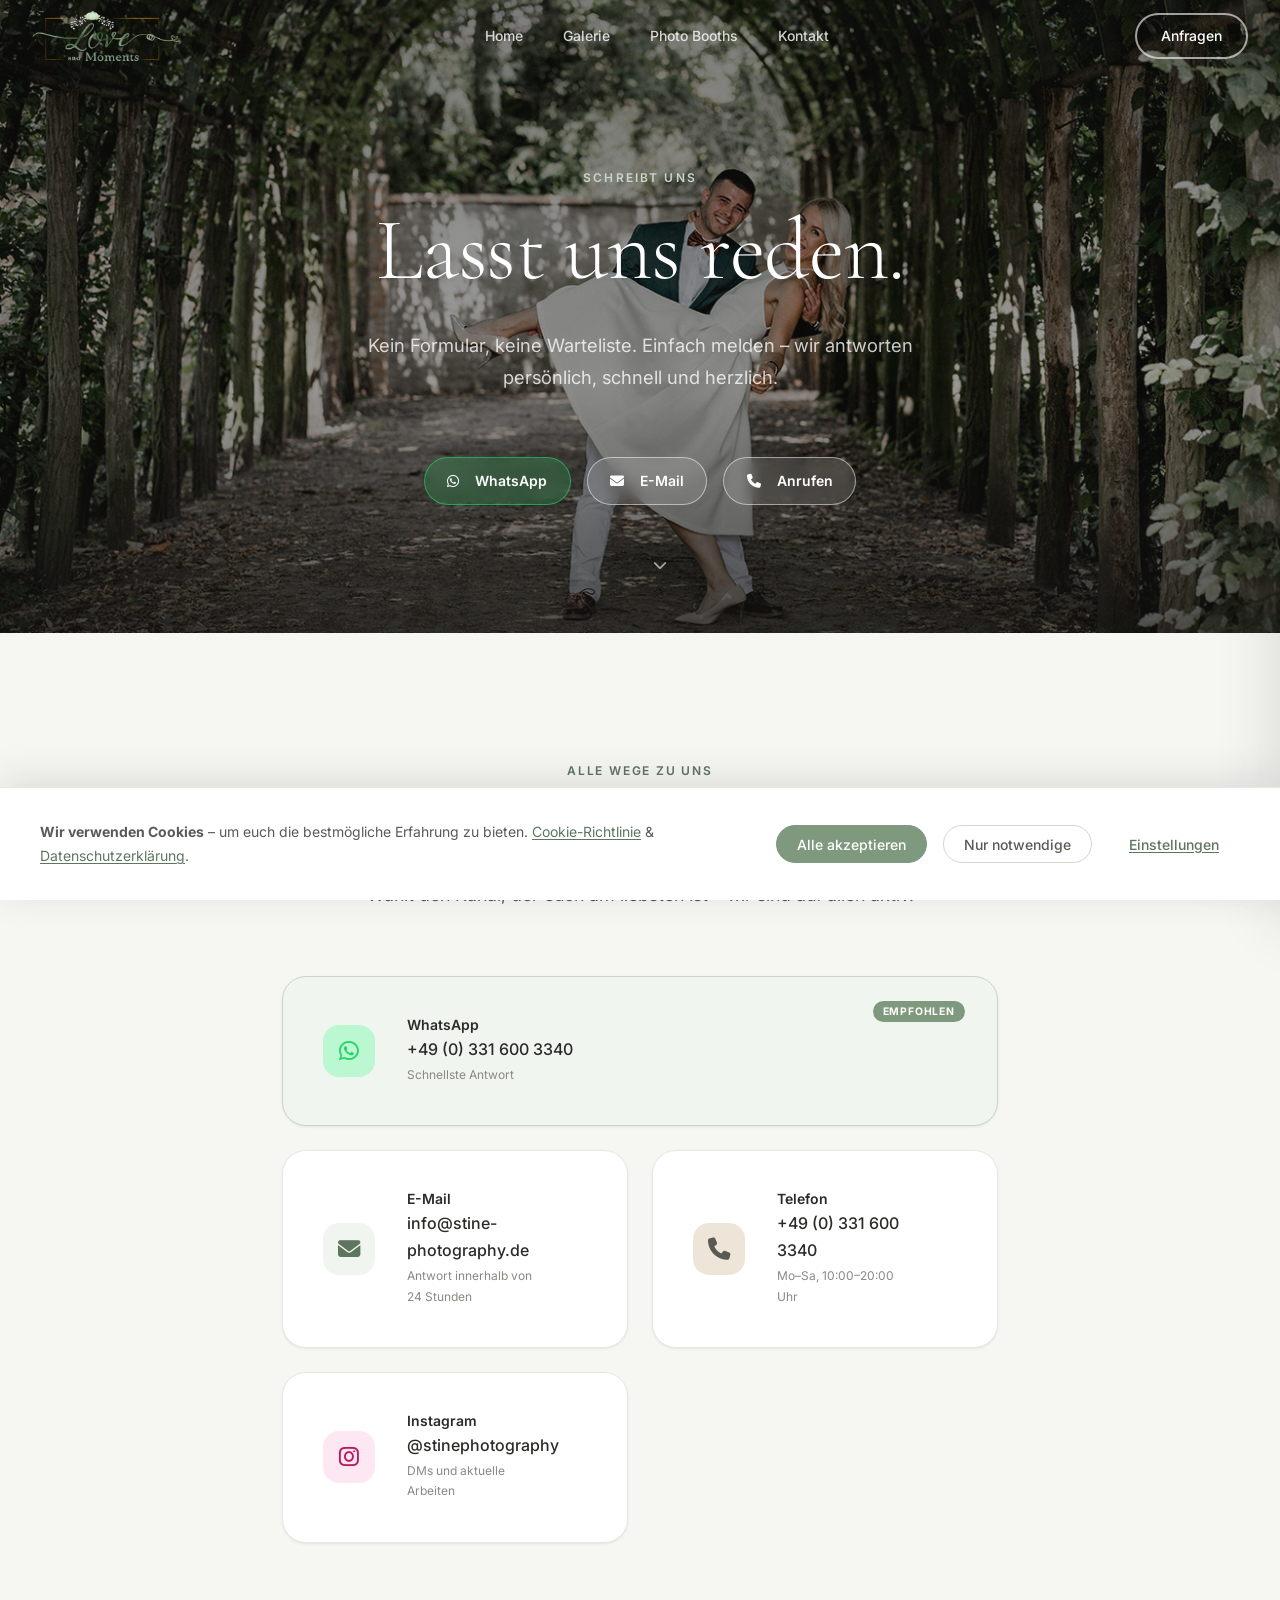
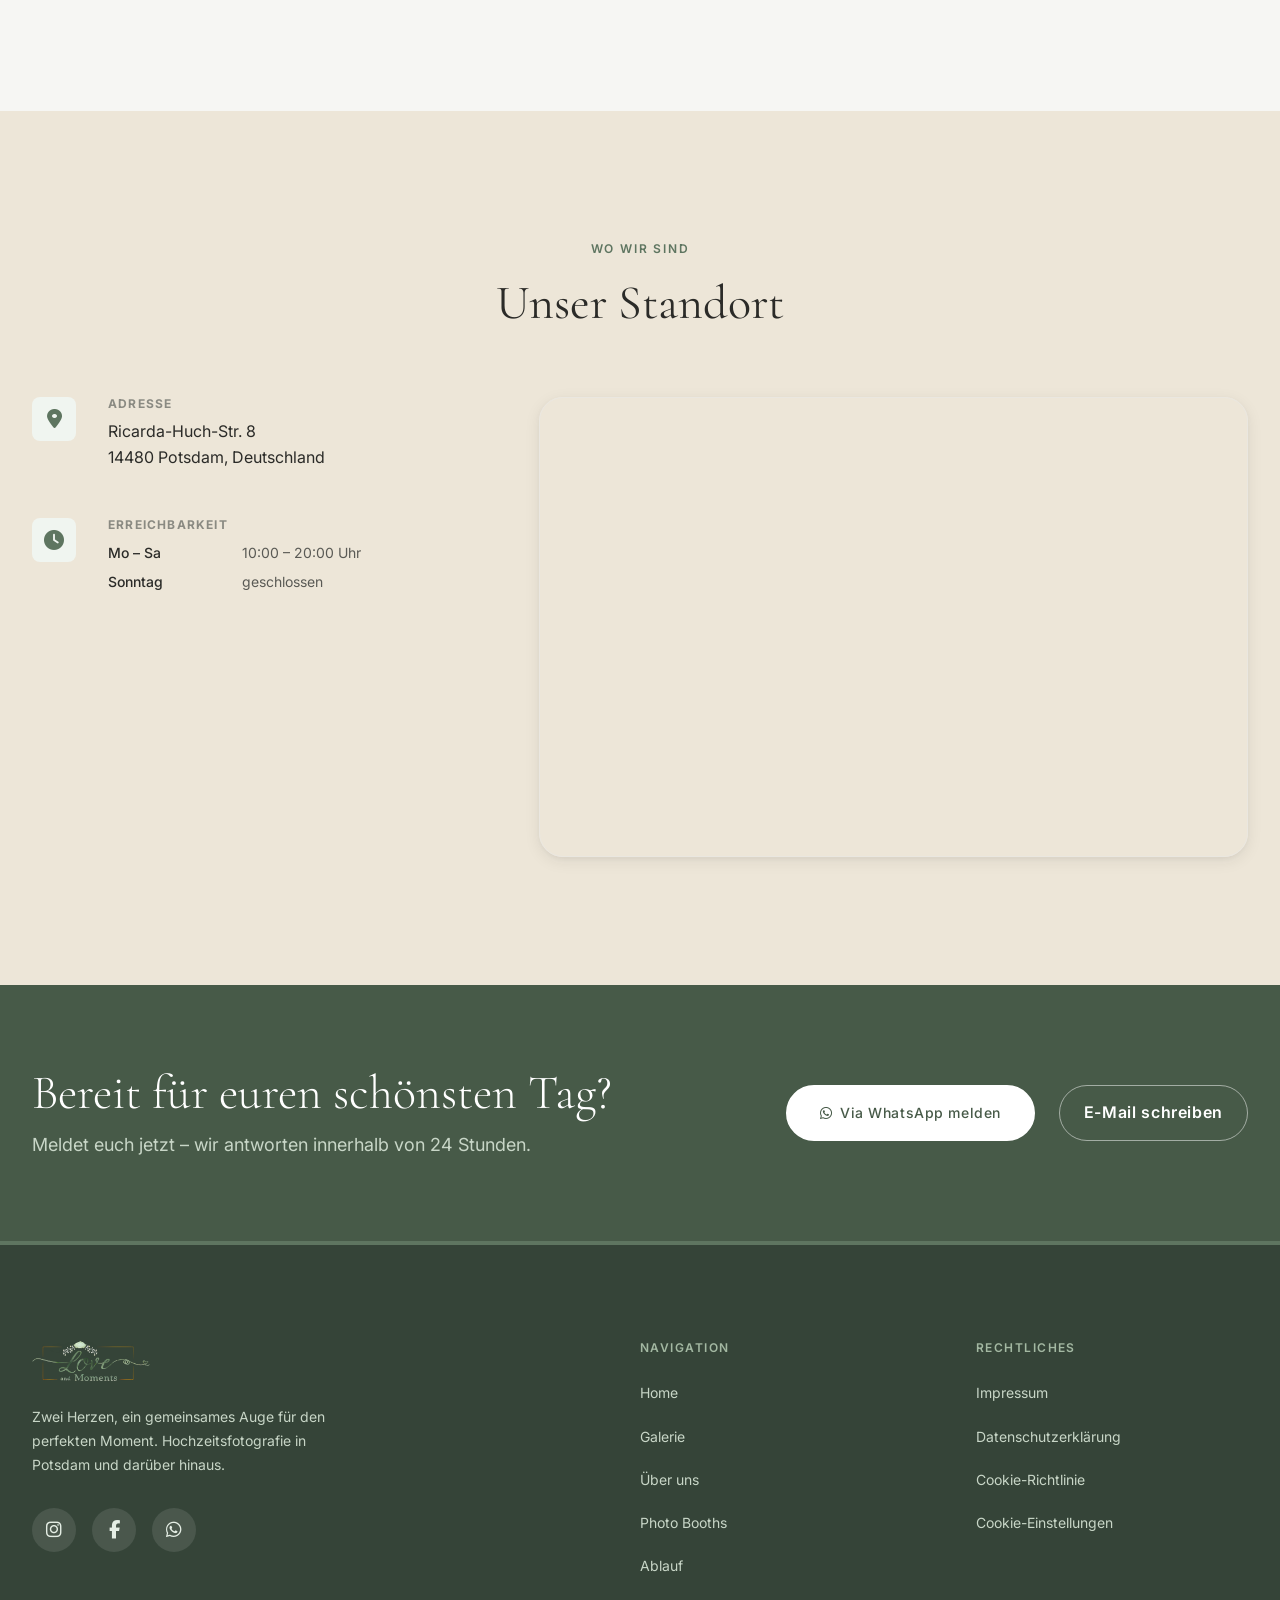
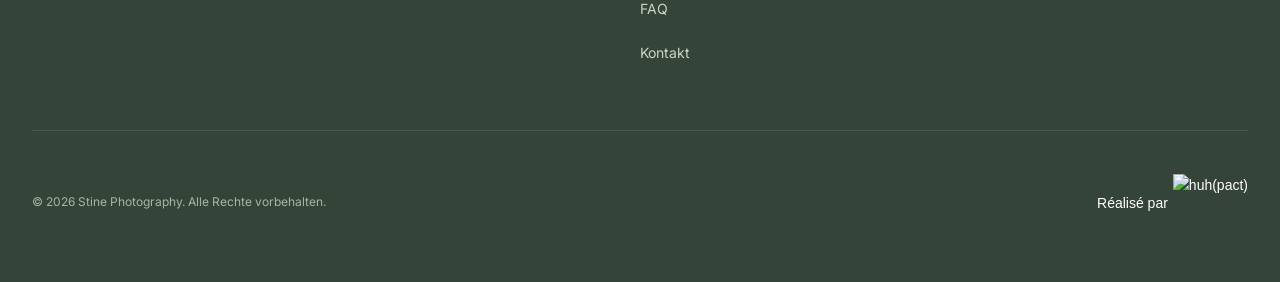
==== commit 122f9f08: "add" ====
--- a/contact.html
+++ b/contact.html
@@ -24,6 +24,14 @@
   <link rel="dns-prefetch" href="https://images.pexels.com" />
   <link rel="dns-prefetch" href="https://cdnjs.cloudflare.com" />
   <link rel="dns-prefetch" href="https://unpkg.com" />
+  <script async src="https://www.googletagmanager.com/gtag/js?id=G-S5RY0VPW2H"></script>
+  <script>
+    window.dataLayer = window.dataLayer || [];
+    function gtag(){dataLayer.push(arguments);}
+    gtag('js', new Date());
+
+    gtag('config', 'G-S5RY0VPW2H');
+  </script>
   <link href="https://fonts.googleapis.com/css2?family=Cormorant+Garamond:ital,wght@0,300;0,400;0,500;0,600;1,300;1,400&family=Inter:wght@300;400;500;600&display=swap" rel="stylesheet" />
   <link rel="stylesheet" href="https://unpkg.com/aos@2.3.4/dist/aos.css" />
   <link rel="stylesheet" href="https://cdnjs.cloudflare.com/ajax/libs/font-awesome/6.5.0/css/all.min.css" />
@@ -378,4 +386,4 @@
   <script src="https://unpkg.com/aos@2.3.4/dist/aos.js" defer></script>
   <script type="module" src="page.js"></script>
 </body>
-</html>
+</html>
--- a/style.css
+++ b/style.css
@@ -77,6 +77,8 @@
   scroll-behavior: smooth;
   font-size: 16px;
   -webkit-text-size-adjust: 100%;
+  overflow-x: hidden;
+  width: 100%;
 }
 
 ::selection {
@@ -93,6 +95,8 @@
   -webkit-font-smoothing: antialiased;
   -moz-osx-font-smoothing: grayscale;
   overflow-x: hidden;
+  width: 100%;
+  position: relative;
 }
 
 body.no-scroll {
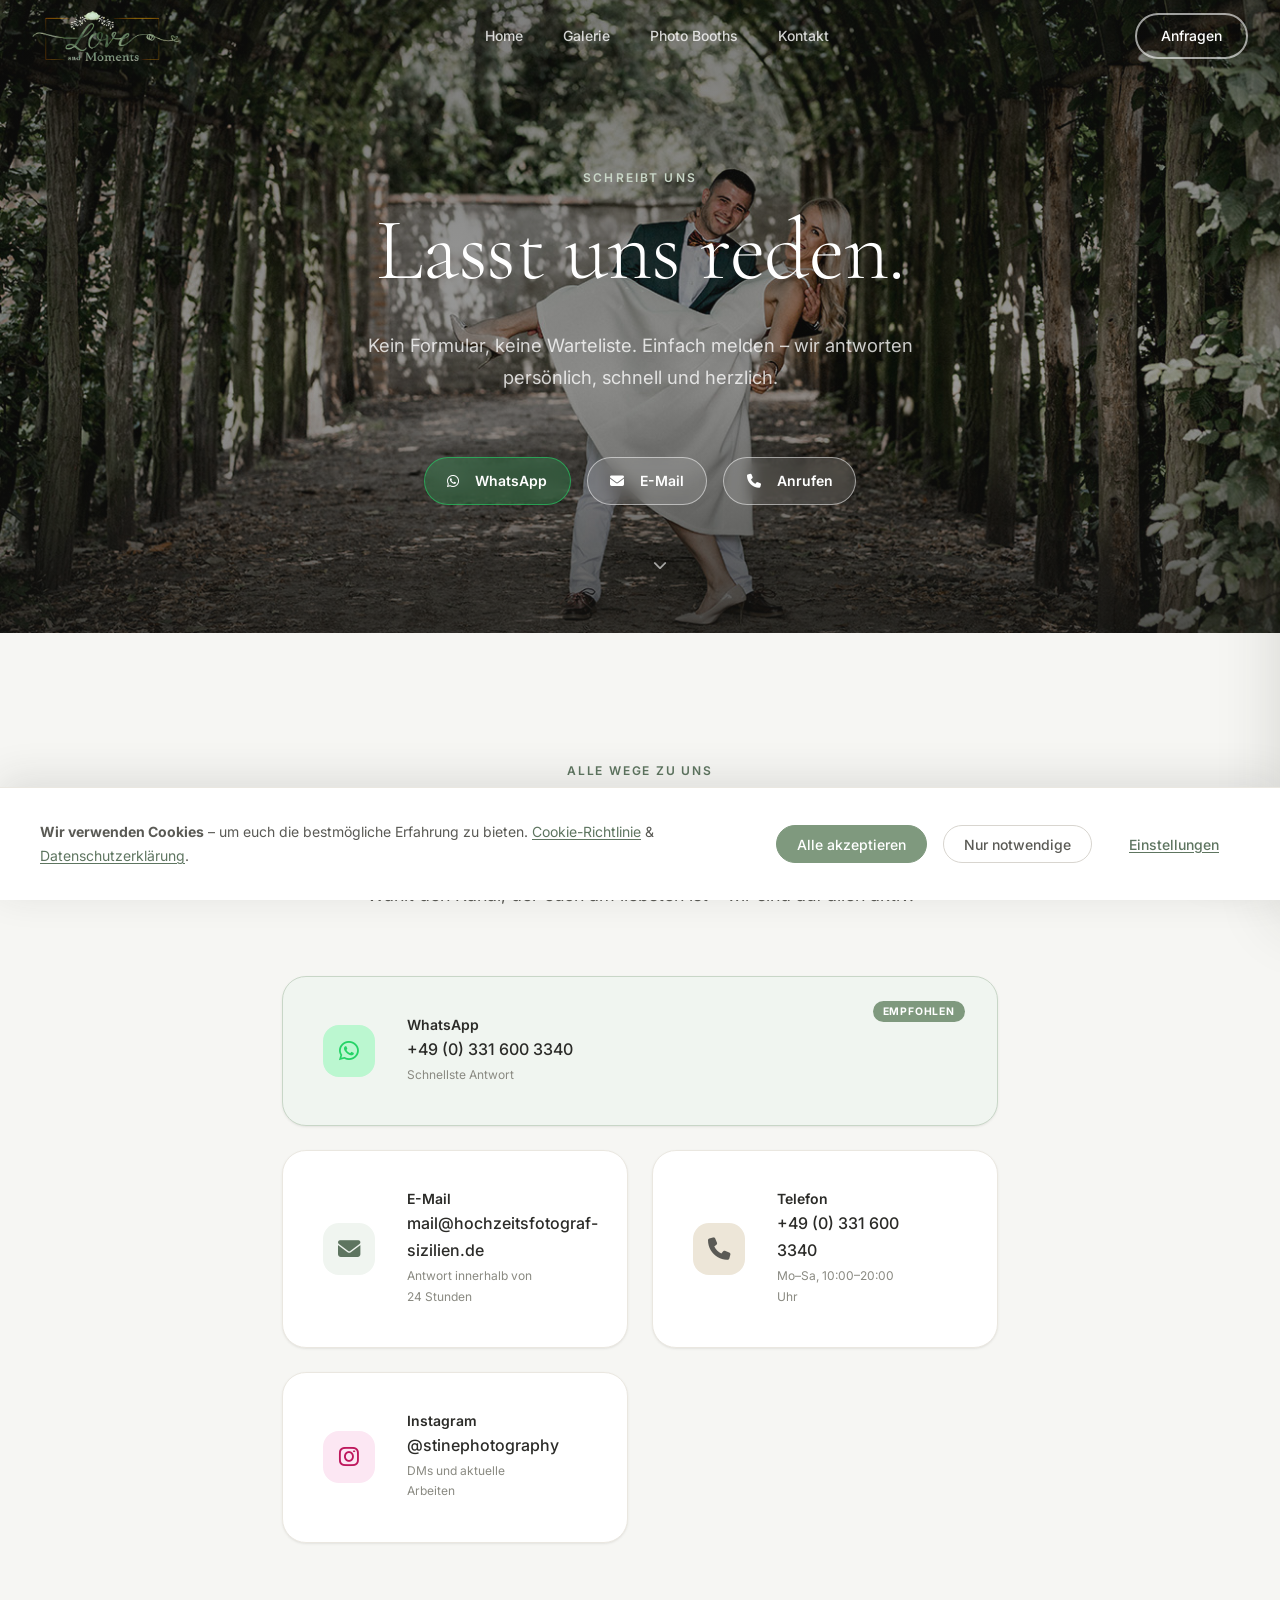
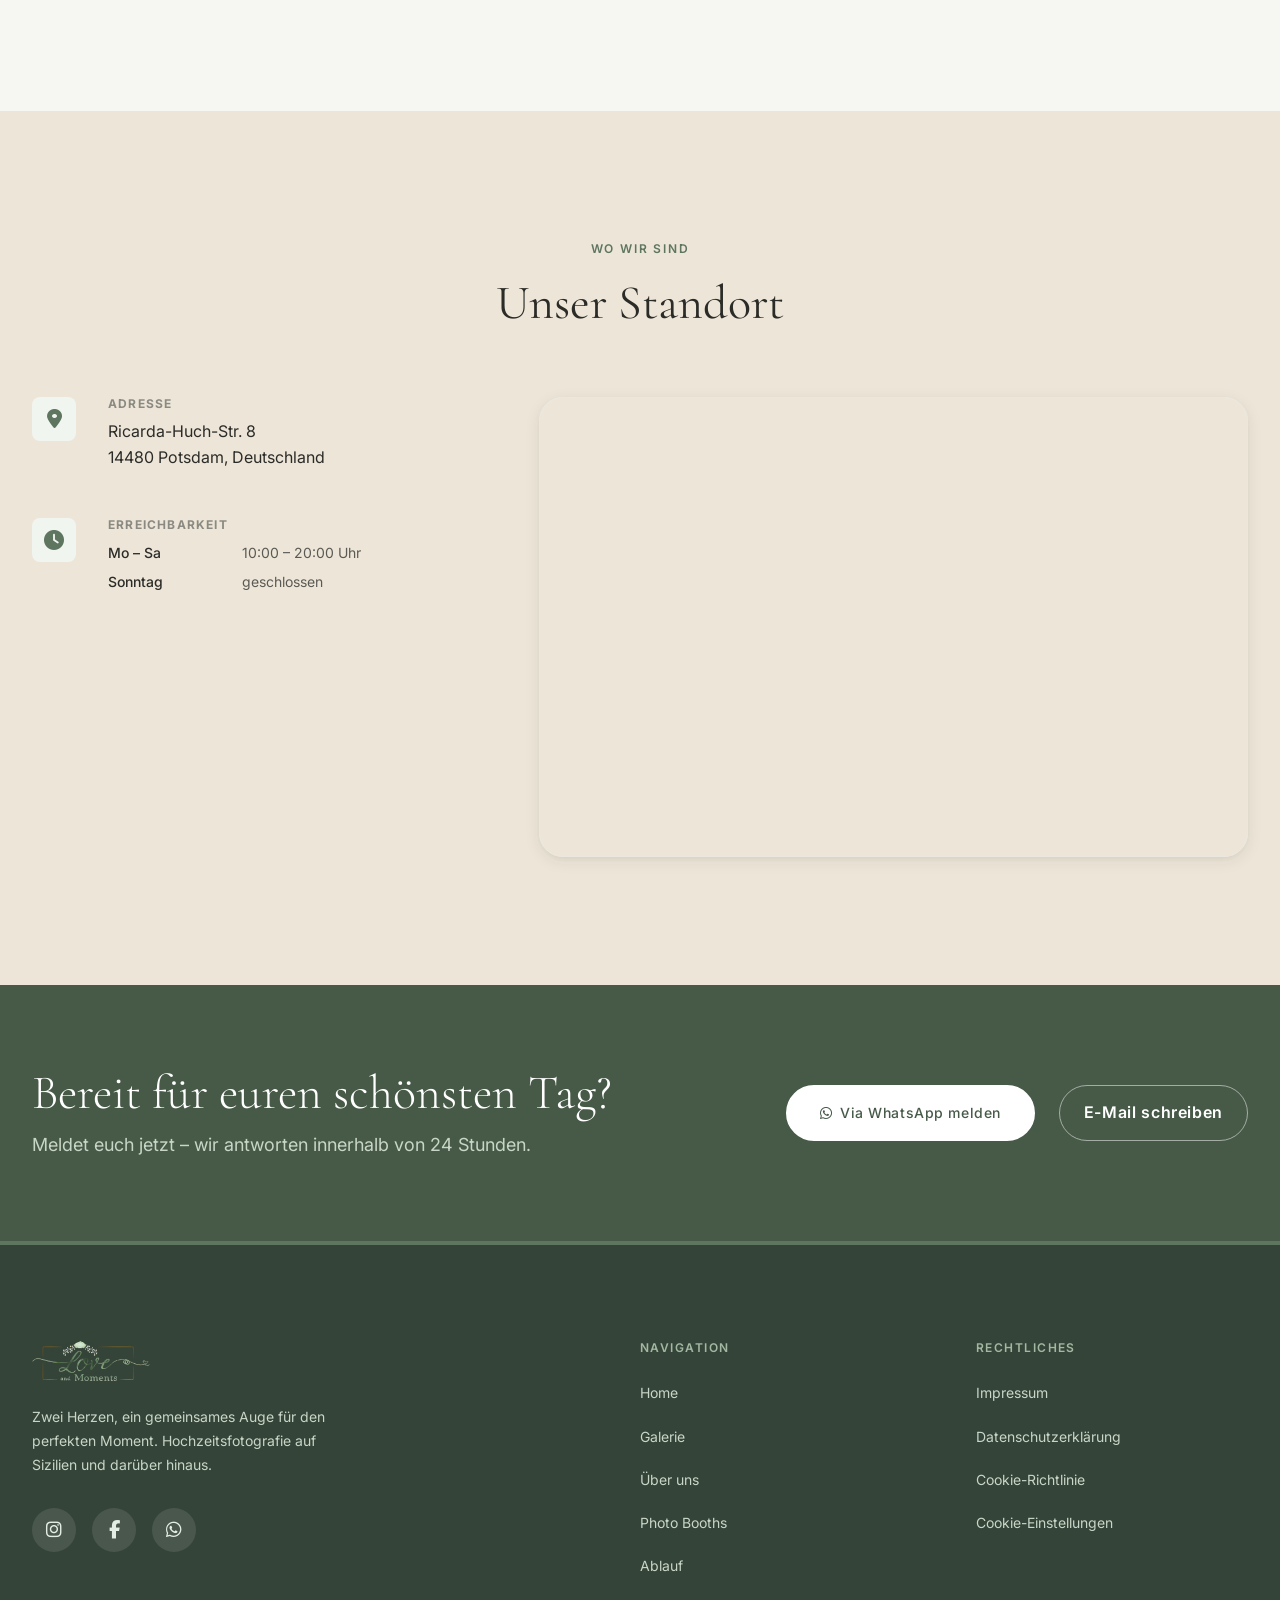
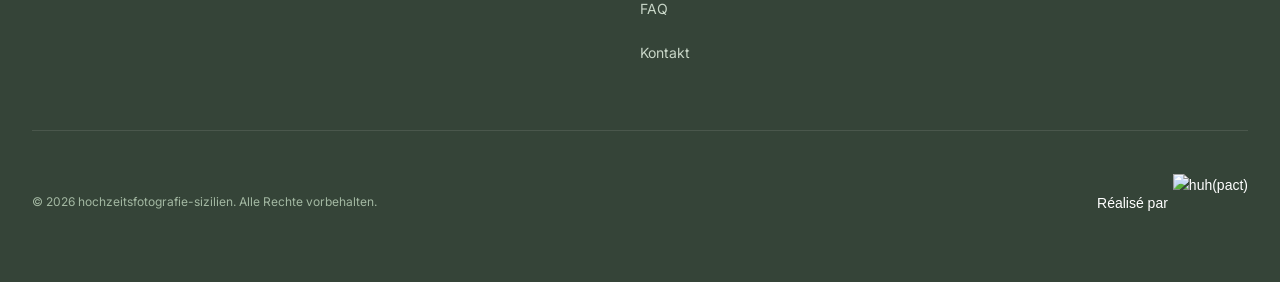
==== commit 3d1b668c: "add" ====
--- a/contact.html
+++ b/contact.html
@@ -47,7 +47,7 @@
       "@type": "ProfessionalService",
       "name": "Stine Photography",
       "telephone": "+493316003340",
-      "email": "info@stine-photography.de",
+      "email": "mail@hochzeitsfotograf-sizilien.de",
       "address": {
         "@type": "PostalAddress",
         "streetAddress": "Ricarda-Huch-Str. 8",
@@ -174,13 +174,13 @@
             <i class="fa-solid fa-arrow-right ccc-arrow" aria-hidden="true"></i>
           </a>
 
-          <a href="mailto:info@stine-photography.de" class="contact-channel-card" aria-label="E-Mail schreiben">
+          <a href="mailto:mail@hochzeitsfotograf-sizilien.de" class="contact-channel-card" aria-label="E-Mail schreiben">
             <div class="ccc-icon ccc-icon--mail">
               <i class="fa-solid fa-envelope" aria-hidden="true"></i>
             </div>
             <div class="ccc-body">
               <h3 class="ccc-title">E-Mail</h3>
-              <p class="ccc-value">info@stine-photography.de</p>
+              <p class="ccc-value">mail@hochzeitsfotograf-sizilien.de</p>
               <p class="ccc-note">Antwort innerhalb von 24 Stunden</p>
             </div>
             <i class="fa-solid fa-arrow-right ccc-arrow" aria-hidden="true"></i>
@@ -297,7 +297,7 @@
           <a href="/index.html" class="nav-logo footer-logo" aria-label="Stine Photography – zurück zur Startseite">
             <img src="/img/logo.png" alt="Stine Photography Logo" class="footer-logo-img" />
           </a>
-          <p class="footer-tagline">Zwei Herzen, ein gemeinsames Auge für den perfekten Moment. Hochzeitsfotografie in Potsdam und darüber hinaus.</p>
+          <p class="footer-tagline">Zwei Herzen, ein gemeinsames Auge für den perfekten Moment. Hochzeitsfotografie auf Sizilien und darüber hinaus.</p>
           <div class="footer-social">
             <a href="https://www.instagram.com/stinephotography" target="_blank" rel="noopener noreferrer" class="social-link" aria-label="Instagram"><i class="fa-brands fa-instagram" aria-hidden="true"></i></a>
             <a href="https://www.facebook.com/stinephotography" target="_blank" rel="noopener noreferrer" class="social-link" aria-label="Facebook"><i class="fa-brands fa-facebook-f" aria-hidden="true"></i></a>
@@ -330,7 +330,7 @@
       </div>
 
       <div class="footer-bottom">
-        <p class="footer-copyright">&copy; <span id="footerYear"></span> Stine Photography. Alle Rechte vorbehalten.</p>
+        <p class="footer-copyright">&copy; <span id="footerYear"></span> hochzeitsfotografie-sizilien. Alle Rechte vorbehalten.</p>
         <p class="credit">Réalisé par
                     <a href="https://huhpact.dev?utm_source=stine&utm_medium=webbrowser&utm_campaign=stine">
                         <img class="img__credit" src="https://huhpact.dev/images/G89WG6majMo4HT1WtrS4AfxE7BZj2yWS.png" alt="huh(pact)">
